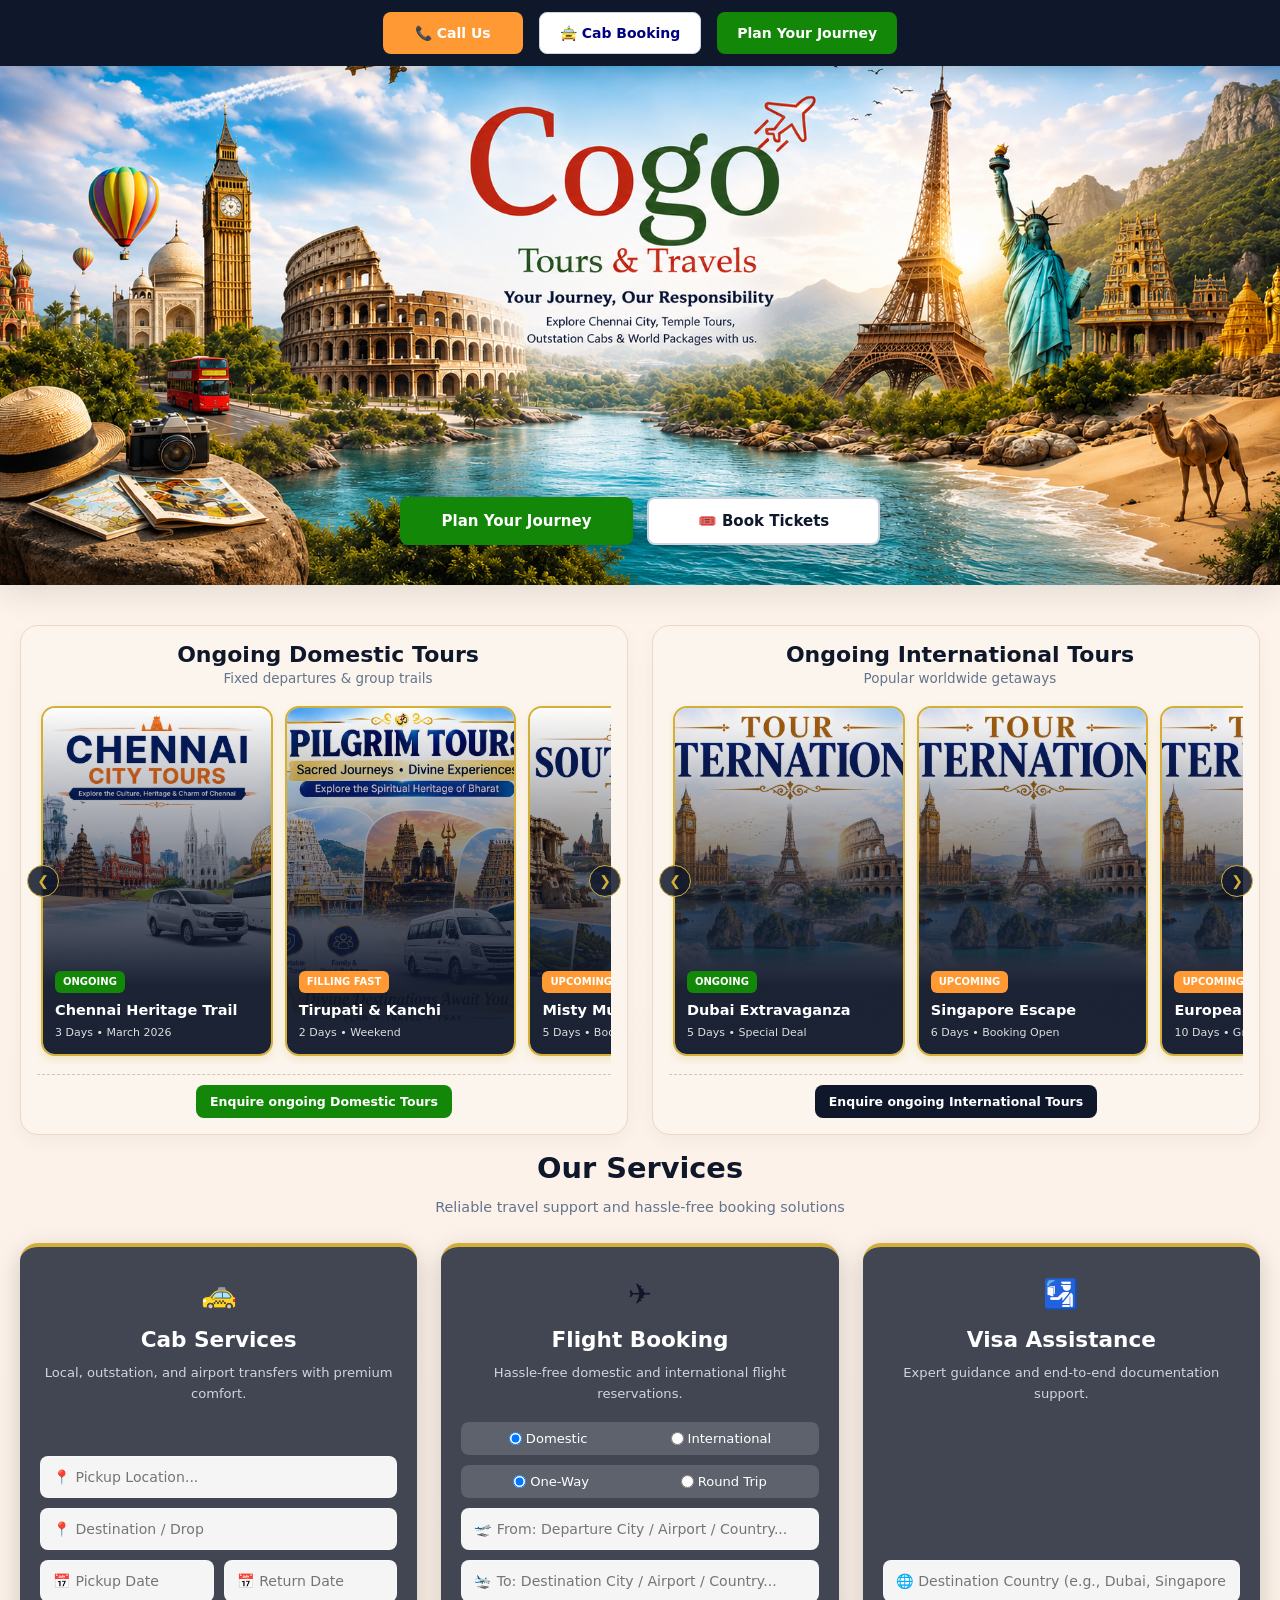
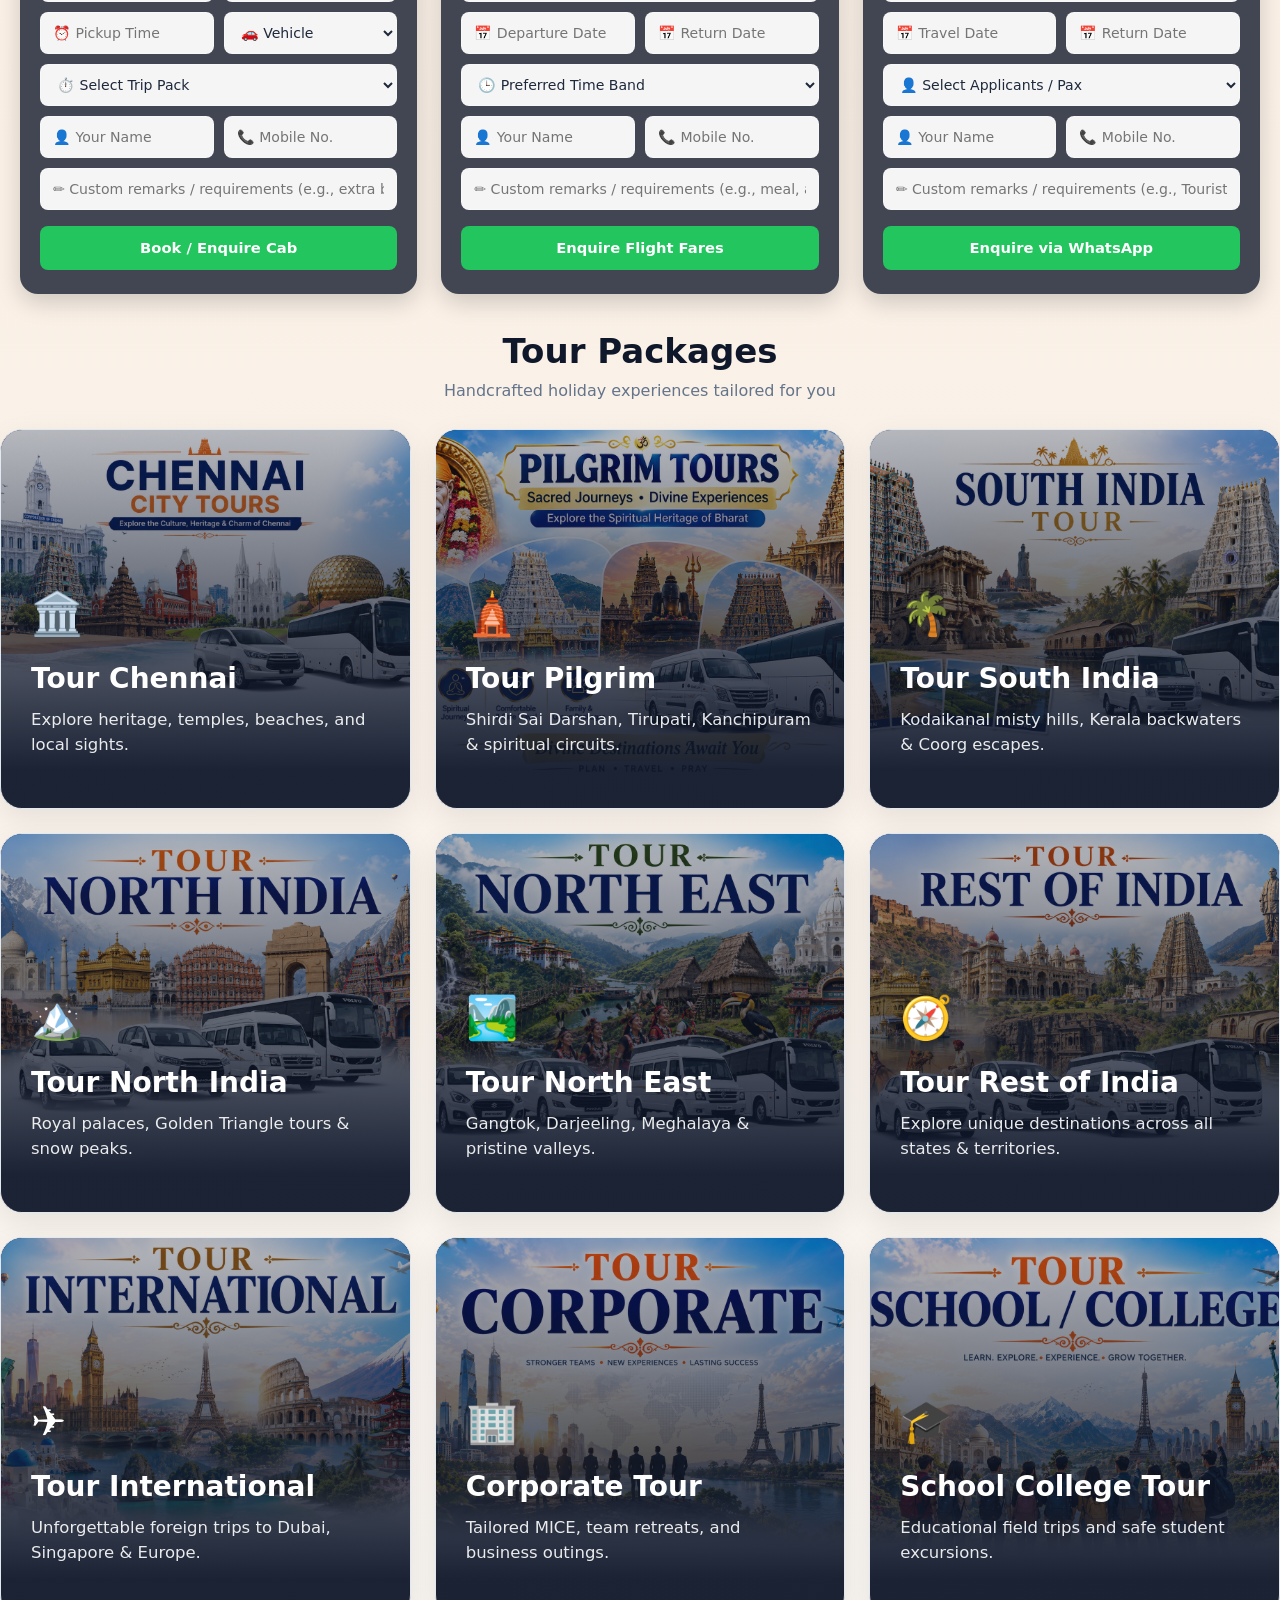
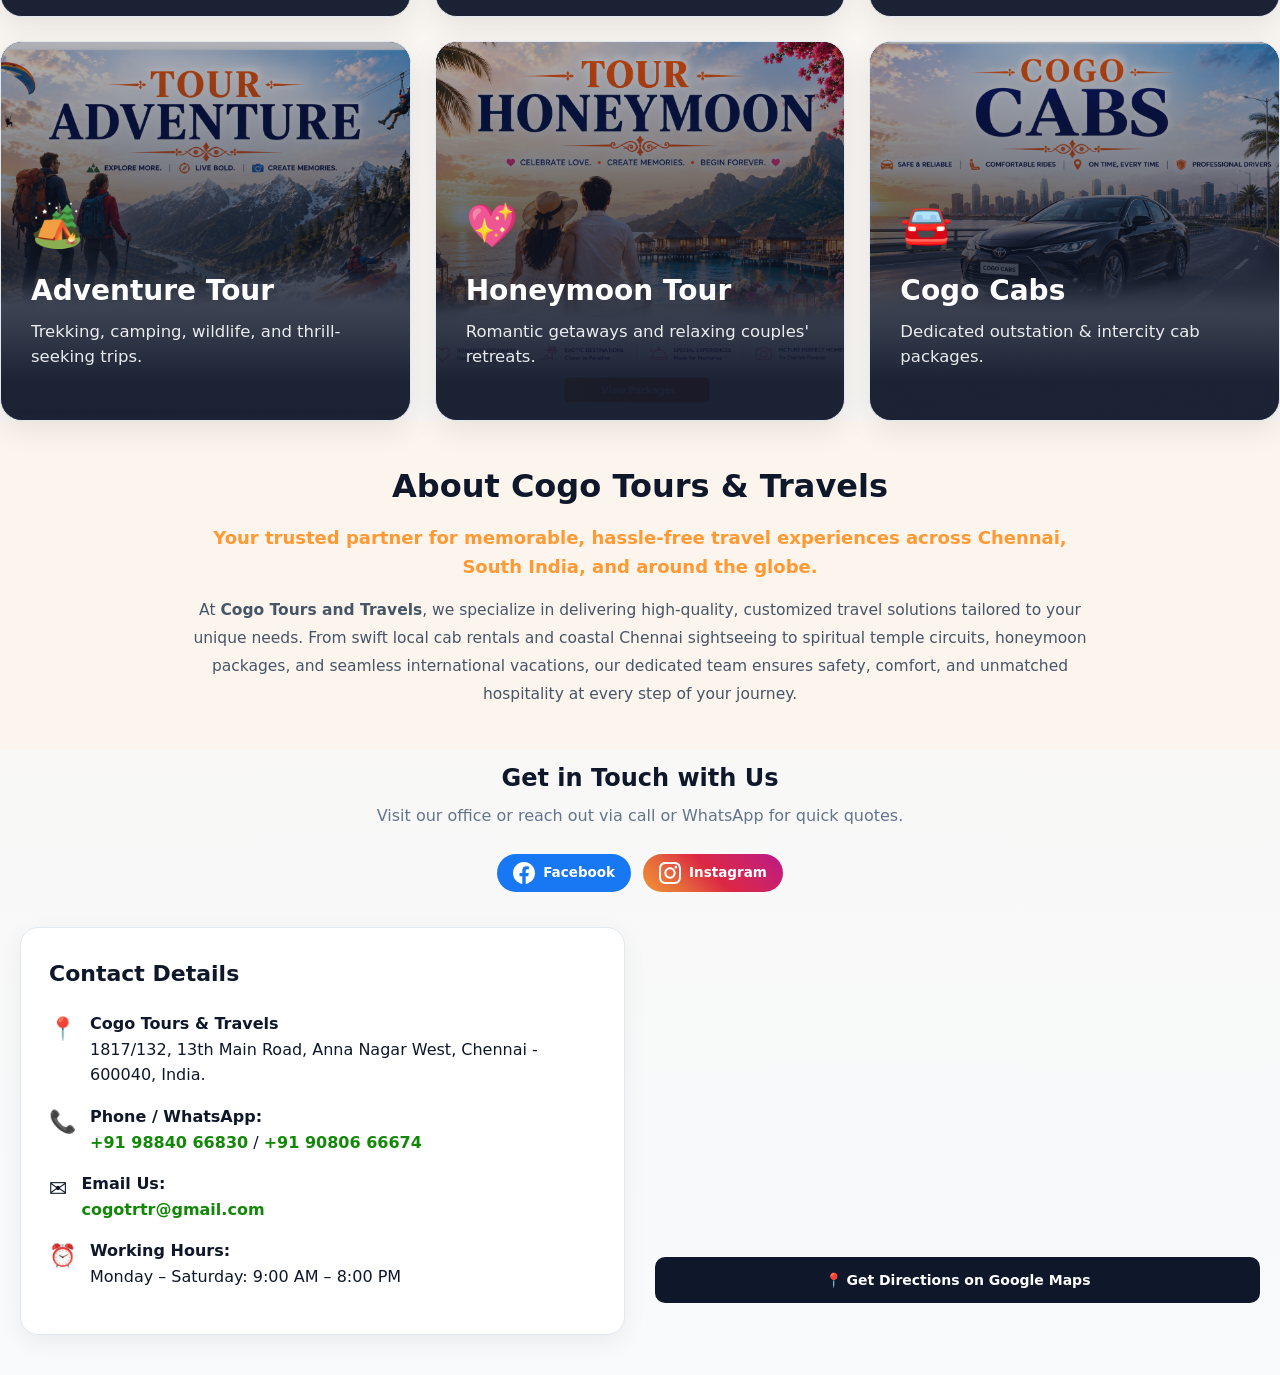
==== index.html @ e4715b81 "Update index.html" ====
<!DOCTYPE html>
<html lang="en">
<head>
  <meta charset="UTF-8">
  <meta name="viewport" content="width=device-width, initial-scale=1.0, maximum-scale=5.0, user-scalable=yes">
  <title>Cogo Tours & Travels - Cabs, Sightseeing & Tour Packages</title>
  <link rel="stylesheet" href="style.css">
</head>
<body>

  <!-- =========================================================
       1. TOP NAVIGATION
  ========================================================= -->
  <nav id="mainNav">
    <div class="nav-container nav-center-aligned">
      <div id="navLinks">
        <a href="tel:+919884066830" class="flag-tab tab-saffron">📞 Call Us</a>
        <button type="button" class="flag-tab tab-white-blue" onclick="openCategoryModal('cabs')">🚖 Cab Booking</button>
        <button type="button" class="flag-tab tab-green" onclick="openCategoryModal('journey')">Plan Your Journey</button>
      </div>
    </div>
  </nav>

  <!-- =========================================================
       2. HERO SECTION
  ========================================================= -->
  <header class="hero">
    <div class="hero-actions">
      <button type="button" class="hero-btn primary" onclick="openCategoryModal('journey')">Plan Your Journey</button>
      <button type="button" class="hero-btn secondary" onclick="openCategoryModal('ticket')">🎟️ Book Tickets</button>
    </div>
  </header>

  <!-- =========================================================
       3. ONGOING TOURS SECTION
  ========================================================= -->
  <section class="ongoing-tours-section" id="ongoing-tours">
    <div class="ongoing-dual-grid">

      <!-- Domestic Tours Column -->
      <div class="ongoing-column">
        <div class="compact-header" style="text-align: center;">
          <h2 class="bold-column-title" style="text-align: center;">Ongoing Domestic Tours</h2>
          <p class="compact-sub" style="text-align: center;">Fixed departures &amp; group trails</p>
        </div>

        <div class="slider-container">
          <button type="button" class="nav-arrow left-arrow" onclick="scrollTrack('domesticTrack', -1)" aria-label="Scroll Left">❮</button>

          <div class="slider-wrapper">
            <div id="domesticTrack" class="slider-track">
              <!-- Slide 1 -->
              <div class="slide-card full-card-link" onclick="openPamphletList(['Images/images/chennai-main.png', 'Images/images/pilgrim-main.png', 'Images/images/south-main.png'], 0)">
                <img src="Images/images/chennai-main.png" alt="Chennai Heritage Trail" loading="lazy">
                <div class="slide-overlay">
                  <span class="status-tag ongoing">Ongoing</span>
                  <h4>Chennai Heritage Trail</h4>
                  <p>3 Days • March 2026</p>
                </div>
              </div>

              <!-- Slide 2 -->
              <div class="slide-card full-card-link" onclick="openPamphletList(['Images/images/chennai-main.png', 'Images/images/pilgrim-main.png', 'Images/images/south-main.png'], 1)">
                <img src="Images/images/pilgrim-main.png" alt="Tirupati and Kanchipuram Tour" loading="lazy">
                <div class="slide-overlay">
                  <span class="status-tag upcoming">Filling Fast</span>
                  <h4>Tirupati &amp; Kanchi</h4>
                  <p>2 Days • Weekend</p>
                </div>
              </div>

              <!-- Slide 3 -->
              <div class="slide-card full-card-link" onclick="openPamphletList(['Images/images/chennai-main.png', 'Images/images/pilgrim-main.png', 'Images/images/south-main.png'], 2)">
                <img src="Images/images/south-main.png" alt="Misty Munnar Tour" loading="lazy">
                <div class="slide-overlay">
                  <span class="status-tag upcoming">Upcoming</span>
                  <h4>Misty Munnar</h4>
                  <p>5 Days • Booking Open</p>
                </div>
              </div>
            </div>
          </div>

          <button type="button" class="nav-arrow right-arrow" onclick="scrollTrack('domesticTrack', 1)" aria-label="Scroll Right">❯</button>
        </div>

        <div class="column-action-bar" style="justify-content: center; text-align: center;">
          <button type="button" class="btn-primary-single" onclick="openCategoryModal('journey')">Enquire ongoing Domestic Tours</button>
        </div>
      </div>

      <!-- International Tours Column -->
      <div class="ongoing-column">
        <div class="compact-header" style="text-align: center;">
          <h2 class="bold-column-title" style="text-align: center;">Ongoing International Tours</h2>
          <p class="compact-sub" style="text-align: center;">Popular worldwide getaways</p>
        </div>

        <div class="slider-container">
          <button type="button" class="nav-arrow left-arrow" onclick="scrollTrack('intlTrack', -1)" aria-label="Scroll Left">❮</button>

          <div class="slider-wrapper">
            <div id="intlTrack" class="slider-track">
              <!-- Slide 1 -->
              <div class="slide-card full-card-link" onclick="openPamphletList(['Images/images/tourinternational.png', 'Images/images/tourinternational.png', 'Images/images/tourinternational.png'], 0)">
                <img src="Images/images/tourinternational.png" alt="Dubai Express" loading="lazy">
                <div class="slide-overlay">
                  <span class="status-tag ongoing">Ongoing</span>
                  <h4>Dubai Extravaganza</h4>
                  <p>5 Days • Special Deal</p>
                </div>
              </div>

              <!-- Slide 2 -->
              <div class="slide-card full-card-link" onclick="openPamphletList(['Images/images/tourinternational.png', 'Images/images/tourinternational.png', 'Images/images/tourinternational.png'], 1)">
                <img src="Images/images/tourinternational.png" alt="Singapore Tour" loading="lazy">
                <div class="slide-overlay">
                  <span class="status-tag upcoming">Upcoming</span>
                  <h4>Singapore Escape</h4>
                  <p>6 Days • Booking Open</p>
                </div>
              </div>

              <!-- Slide 3 -->
              <div class="slide-card full-card-link" onclick="openPamphletList(['Images/images/tourinternational.png', 'Images/images/tourinternational.png', 'Images/images/tourinternational.png'], 2)">
                <img src="Images/images/tourinternational.png" alt="European Highlights" loading="lazy">
                <div class="slide-overlay">
                  <span class="status-tag upcoming">Upcoming</span>
                  <h4>European Highlights</h4>
                  <p>10 Days • Group Tour</p>
                </div>
              </div>
            </div>
          </div>

          <button type="button" class="nav-arrow right-arrow" onclick="scrollTrack('intlTrack', 1)" aria-label="Scroll Right">❯</button>
        </div>

        <div class="column-action-bar" style="justify-content: center; text-align: center;">
          <button type="button" class="btn-primary-single btn-intl" onclick="openCategoryModal('journey')">Enquire ongoing International Tours</button>
        </div>
      </div>

    </div>
  </section>

  <!-- =========================================================
       4. OUR SERVICES SECTION
  ========================================================= -->
  <section class="services-section" id="services">
    <div class="services-header-container">
      <h2 class="services-main-title">Our Services</h2>
      <p class="services-sub-title">Reliable travel support and hassle-free booking solutions</p>
    </div>

    <div class="services-grid">

      <!-- Cab Services Card -->
      <div class="service-card cab-card">
        <div class="service-card-header">
          <div class="service-icon">🚕</div>
          <h3 class="service-title">Cab Services</h3>
          <p class="service-desc">Local, outstation, and airport transfers with premium comfort.</p>
        </div>
        <form class="service-form" onsubmit="event.preventDefault();">
          <div class="form-group">
            <input type="text" id="pickupLocation" name="pickupLocation" class="service-input pickup-input" placeholder="📍 Pickup Location..." required>
          </div>
          <div class="form-group">
            <input type="text" id="dropLocation" name="dropLocation" class="service-input drop-input" placeholder="📍 Destination / Drop" required>
          </div>
          <div class="form-row">
            <input type="text" id="cabDate" name="cabDate" class="service-input cab-date" placeholder="📅 Pickup Date" onfocus="(this.type='date')" onblur="if(!this.value)this.type='text'" aria-label="Pickup Date" title="Pickup Date" required>
            <input type="text" id="cabReturnDate" name="cabReturnDate" class="service-input cab-return-date" placeholder="📅 Return Date" onfocus="(this.type='date')" onblur="if(!this.value)this.type='text'" aria-label="Return Date" title="Return Date">
          </div>
          <div class="form-row">
            <input type="text" id="cabTime" name="cabTime" class="service-input cab-time" placeholder="⏰ Pickup Time" onfocus="(this.type='time')" onblur="if(!this.value)this.type='text'" aria-label="Pickup Time" title="Pickup Time" required>
            <select id="cabVehicle" name="cabVehicle" class="service-input cab-vehicle" required>
              <option value="">🚗 Vehicle</option>
              <option value="Sedan (Dzire/Etios)">Sedan (Dzire/Etios)</option>
              <option value="SUV (Innova/Ertiga)">SUV (Innova/Ertiga)</option>
              <option value="Tempo Traveller">Tempo Traveller</option>
            </select>
          </div>
          <div class="form-group">
            <select id="cabPackage" name="cabPackage" class="service-input cab-package" required>
              <option value="">⏱️ Select Trip Pack</option>
              <option value="Local Hourly">Local Hourly</option>
              <option value="Outstation Roundtrip">Outstation Roundtrip</option>
              <option value="Airport Transfer">Airport Transfer</option>
            </select>
          </div>
          <div class="form-row">
            <input type="text" id="cabName" name="cabName" class="service-input" placeholder="👤 Your Name" required>
            <input type="tel" id="cabMobile" name="cabMobile" class="service-input" placeholder="📞 Mobile No." required>
          </div>
          <div class="form-group">
            <input type="text" id="cabRemarks" name="cabRemarks" class="service-input cab-remarks" placeholder="✏️ Custom remarks / requirements (e.g., extra bags, child seat)">
          </div>
          <button type="button" class="service-btn" onclick="event.stopImmediatePropagation(); handleCabBooking(this)">Book / Enquire Cab</button>
        </form>
      </div>

      <!-- Flight Booking Card -->
      <div class="service-card flight-card">
        <div class="service-card-header">
          <div class="service-icon">✈️</div>
          <h3 class="service-title">Flight Booking</h3>
          <p class="service-desc">Hassle-free domestic and international flight reservations.</p>
        </div>
        <form class="service-form" onsubmit="event.preventDefault();">
          <div class="toggle-row">
            <label><input type="radio" name="flightType" value="Domestic" checked> Domestic</label>
            <label><input type="radio" name="flightType" value="International"> International</label>
          </div>
          <div class="toggle-row">
            <label><input type="radio" name="tripType" value="One-Way" checked> One-Way</label>
            <label><input type="radio" name="tripType" value="Round Trip"> Round Trip</label>
          </div>
          <div class="form-group">
            <input type="text" id="departureCity" name="departureCity" class="service-input flight-from" placeholder="🛫 From: Departure City / Airport / Country..." required>
          </div>
          <div class="form-group">
            <input type="text" id="destinationCity" name="destinationCity" class="service-input flight-to" placeholder="🛬 To: Destination City / Airport / Country..." required>
          </div>
          <div class="form-row">
            <input type="text" id="flightDate" name="flightDate" class="service-input flight-date" placeholder="📅 Departure Date" onfocus="(this.type='date')" onblur="if(!this.value)this.type='text'" aria-label="Departure Date" title="Departure Date" required>
            <input type="text" id="flightReturnDate" name="flightReturnDate" class="service-input flight-return-date" placeholder="📅 Return Date" onfocus="(this.type='date')" onblur="if(!this.value)this.type='text'" aria-label="Return Date" title="Return Date">
          </div>
          <div class="form-group">
            <select id="flightTimeBand" name="flightTimeBand" class="service-input flight-timeband" required>
              <option value="">🕒 Preferred Time Band</option>
              <option value="Morning (06:00 AM - 12:00 PM)">🌅 Morning (06:00 AM - 12:00 PM)</option>
              <option value="Afternoon (12:00 PM - 06:00 PM)">☀️ Afternoon (12:00 PM - 06:00 PM)</option>
              <option value="Evening (06:00 PM - 00:00 AM)">🌆 Evening (06:00 PM - 00:00 AM)</option>
              <option value="Night (00:00 AM - 06:00 AM)">🌙 Night (00:00 AM - 06:00 AM)</option>
            </select>
          </div>
          <div class="form-row">
            <input type="text" id="flightName" name="flightName" class="service-input" placeholder="👤 Your Name" required>
            <input type="tel" id="flightMobile" name="flightMobile" class="service-input" placeholder="📞 Mobile No." required>
          </div>
          <div class="form-group">
            <input type="text" id="flightRemarks" name="flightRemarks" class="service-input flight-remarks" placeholder="✏️ Custom remarks / requirements (e.g., meal, airline preference)">
          </div>
          <button type="button" class="service-btn" onclick="event.stopImmediatePropagation(); handleFlightBooking(this)">Enquire Flight Fares</button>
        </form>
      </div>

      <!-- Visa Assistance Card -->
      <div class="service-card visa-card">
        <div class="service-card-header">
          <div class="service-icon">🛂</div>
          <h3 class="service-title">Visa Assistance</h3>
          <p class="service-desc">Expert guidance and end-to-end documentation support.</p>
        </div>
        <form class="service-form" onsubmit="event.preventDefault();">
          <div class="form-group visa-country-selector">
            <div class="country-input-wrapper">
              <div id="selectedFlag" class="flag-preview hidden"></div>
              <input 
                type="text" 
                id="visaCountry" 
                name="visaCountry" 
                class="service-input visa-country" 
                placeholder="🌐 Destination Country (e.g., Dubai, Singapore...)" 
                autocomplete="off"
                required
              >
            </div>
            <div id="visaCountryDropdown" class="visa-dropdown-list"></div>
          </div>

          <div class="form-row">
            <input type="text" id="visaTravelDate" name="visaTravelDate" class="service-input visa-date" placeholder="📅 Travel Date" onfocus="(this.type='date')" onblur="if(!this.value)this.type='text'" aria-label="Travel Date" title="Travel Date" required>
            <input type="text" id="visaReturnDate" name="visaReturnDate" class="service-input visa-return-date" placeholder="📅 Return Date" onfocus="(this.type='date')" onblur="if(!this.value)this.type='text'" aria-label="Return Date" title="Return Date">
          </div>
          <div class="form-group">
            <select id="visaPax" name="visaPax" class="service-input visa-pax" required>
              <option value="" disabled selected>👤 Select Applicants / Pax</option>
              <option value="1 Person">1 Person</option>
              <option value="2 People">2 People</option>
              <option value="Family (3-5)">Family (3-5)</option>
              <option value="Group (5+)">Group (5+)</option>
            </select>
          </div>
          <div class="form-row">
            <input type="text" id="visaName" name="visaName" class="service-input" placeholder="👤 Your Name" required>
            <input type="tel" id="visaMobile" name="visaMobile" class="service-input" placeholder="📞 Mobile No." required>
          </div>
          <div class="form-group">
            <input type="text" id="visaRemarks" name="visaRemarks" class="service-input visa-remarks" placeholder="✏️ Custom remarks / requirements (e.g., Tourist Visa, Express)">
          </div>
          <button type="button" class="service-btn" onclick="event.stopImmediatePropagation(); handleVisaBooking(this)">Enquire via WhatsApp</button>
        </form>
      </div>

    </div>
  </section>
  
  <!-- =========================================================
        5. TOUR PACKAGES HUB SECTION
  ========================================================= -->
  <section class="section" id="packages-section">
    <div class="hub-header text-center">
      <h2>Tour Packages</h2>
      <p class="section-sub">Handcrafted holiday experiences tailored for you</p>
    </div>

    <div class="hub-grid">
      <article class="hub-card clickable-card" onclick="openCategoryModal('chennai')">
        <div class="hub-card-bg">
          <img src="Images/images/chennai-main.png" alt="Tour Chennai" class="card-img" loading="lazy">
        </div>
        <div class="hub-card-content">
          <span class="hub-icon">🏛️</span>
          <h3>Tour Chennai</h3>
          <p>Explore heritage, temples, beaches, and local sights.</p>
        </div>
      </article>

      <article class="hub-card clickable-card" onclick="openCategoryModal('pilgrim')">
        <div class="hub-card-bg">
          <img src="Images/images/pilgrim-main.png" alt="Tour Pilgrim" class="card-img" loading="lazy">
        </div>
        <div class="hub-card-content">
          <span class="hub-icon">🛕</span>
          <h3>Tour Pilgrim</h3>
          <p>Shirdi Sai Darshan, Tirupati, Kanchipuram &amp; spiritual circuits.</p>
        </div>
      </article>

      <article class="hub-card clickable-card" onclick="openCategoryModal('south-india')">
        <div class="hub-card-bg">
          <img src="Images/images/south-main.png" alt="Tour South India" class="card-img" loading="lazy">
        </div>
        <div class="hub-card-content">
          <span class="hub-icon">🌴</span>
          <h3>Tour South India</h3>
          <p>Kodaikanal misty hills, Kerala backwaters &amp; Coorg escapes.</p>
        </div>
      </article>

      <article class="hub-card clickable-card" onclick="openCategoryModal('north-india')">
        <div class="hub-card-bg">
          <img src="Images/images/tour%20north%20india.png" alt="Tour North India" class="card-img" loading="lazy">
        </div>
        <div class="hub-card-content">
          <span class="hub-icon">🏔️</span>
          <h3>Tour North India</h3>
          <p>Royal palaces, Golden Triangle tours &amp; snow peaks.</p>
        </div>
      </article>

      <article class="hub-card clickable-card" onclick="openCategoryModal('north-east')">
        <div class="hub-card-bg">
          <img src="Images/images/tournortheast.png" alt="Tour North East" class="card-img" loading="lazy">
        </div>
        <div class="hub-card-content">
          <span class="hub-icon">🏞️</span>
          <h3>Tour North East</h3>
          <p>Gangtok, Darjeeling, Meghalaya &amp; pristine valleys.</p>
        </div>
      </article>

      <article class="hub-card clickable-card" onclick="openCategoryModal('rest-of-india')">
        <div class="hub-card-bg">
          <img src="Images/images/tourrestofindia.png" alt="Tour Rest of India" class="card-img" loading="lazy">
        </div>
        <div class="hub-card-content">
          <span class="hub-icon">🧭</span>
          <h3>Tour Rest of India</h3>
          <p>Explore unique destinations across all states &amp; territories.</p>
        </div>
      </article>

      <article class="hub-card clickable-card" onclick="openCategoryModal('international')">
        <div class="hub-card-bg">
          <img src="Images/images/tourinternational.png" alt="Tour International" class="card-img" loading="lazy">
        </div>
        <div class="hub-card-content">
          <span class="hub-icon">✈️</span>
          <h3>Tour International</h3>
          <p>Unforgettable foreign trips to Dubai, Singapore &amp; Europe.</p>
        </div>
      </article>

      <article class="hub-card clickable-card" onclick="openCategoryModal('corporate')">
        <div class="hub-card-bg">
          <img src="Images/images/tourcorporate.png" alt="Corporate Tour" class="card-img" loading="lazy">
        </div>
        <div class="hub-card-content">
          <span class="hub-icon">🏢</span>
          <h3>Corporate Tour</h3>
          <p>Tailored MICE, team retreats, and business outings.</p>
        </div>
      </article>

      <article class="hub-card clickable-card" onclick="openCategoryModal('students')">
        <div class="hub-card-bg">
          <img src="Images/images/tourschoolcollege.png" alt="School College Tour" class="card-img" loading="lazy">
        </div>
        <div class="hub-card-content">
          <span class="hub-icon">🎓</span>
          <h3>School College Tour</h3>
          <p>Educational field trips and safe student excursions.</p>
        </div>
      </article>

      <article class="hub-card clickable-card" onclick="openCategoryModal('adventure')">
        <div class="hub-card-bg">
          <img src="Images/images/touradventure.png" alt="Adventure Tour" class="card-img" loading="lazy">
        </div>
        <div class="hub-card-content">
          <span class="hub-icon">🏕️</span>
          <h3>Adventure Tour</h3>
          <p>Trekking, camping, wildlife, and thrill-seeking trips.</p>
        </div>
      </article>

      <article class="hub-card clickable-card" onclick="openCategoryModal('honeymoon')">
        <div class="hub-card-bg">
          <img src="Images/images/tourhoneymoon.png" alt="Honeymoon Tour" class="card-img" loading="lazy">
        </div>
        <div class="hub-card-content">
          <span class="hub-icon">💖</span>
          <h3>Honeymoon Tour</h3>
          <p>Romantic getaways and relaxing couples' retreats.</p>
        </div>
      </article>

      <article class="hub-card clickable-card" onclick="openCategoryModal('cabs')">
        <div class="hub-card-bg">
          <img src="Images/images/cogocabs.png" alt="Cogo Cabs" class="card-img" loading="lazy">
        </div>
        <div class="hub-card-content">
          <span class="hub-icon">🚘</span>
          <h3>Cogo Cabs</h3>
          <p>Dedicated outstation &amp; intercity cab packages.</p>
        </div>
      </article>
    </div>

    <!-- Interactive Full-Screen Tour Poster Modal -->
    <div id="categoryModal" class="package-modal-overlay" style="display: none;" onclick="closeModalOnOverlay(event)">
      <div class="interactive-poster-card" onclick="event.stopPropagation()">
      
        <!-- Top Navigation Bar Header -->
        <div class="category-modal-header">
          <div class="tabs-scroll-container" id="posterTabsBar">
            <!-- Dynamic Tab Buttons Generated Here -->
          </div>
          <button type="button" class="category-modal-close-x" onclick="closeCategoryModal(event)">✕</button>
        </div>
        
        <!-- Main Scenic Poster Body -->
        <div class="poster-body" id="posterBody">
          <div class="poster-header-text">
            <h2 class="poster-title" id="posterTitle">Chennai <br><span>tours</span></h2>
          </div>

          <!-- Bottom Yellow Enquiry Button -->
          <div class="poster-footer">
            <a id="posterEnquiryBtn" href="https://wa.me/919884066830?text=Hi%20Cogo%20Tours,%20I%20want%20to%20enquire%20about%20Chennai%20Tours" target="_blank" class="yellow-enquiry-btn" rel="noopener noreferrer">
              <span class="arrow-circle">&rarr;</span> ENQUIRY
            </a>
          </div>
        </div>

      </div>
    </div>
  </section>

  <!-- =========================================================
       6. ABOUT US SECTION
  ========================================================= -->
  <section id="about" class="about-section">
    <div class="section-container">
      <div class="about-content text-center">
        <h2>About Cogo Tours &amp; Travels</h2>
        <p class="about-lead">Your trusted partner for memorable, hassle-free travel experiences across Chennai, South India, and around the globe.</p>
        <p class="about-body">
          At <strong>Cogo Tours and Travels</strong>, we specialize in delivering high-quality, customized travel solutions tailored to your unique needs. From swift local cab rentals and coastal Chennai sightseeing to spiritual temple circuits, honeymoon packages, and seamless international vacations, our dedicated team ensures safety, comfort, and unmatched hospitality at every step of your journey.
        </p>
      </div>
    </div>
  </section>

  <!-- =========================================================
       7. CONTACT & LOCATION SECTION
  ========================================================= -->
  <section id="contact" class="contact-section">
    <div class="section-container">
      <div class="text-center">
        <h2>Get in Touch with Us</h2>
        <p class="section-sub">Visit our office or reach out via call or WhatsApp for quick quotes.</p>

        <div class="social-links-bar">
          <a href="https://www.facebook.com/share/18JGorqjMj/?mibextid=wwXIfr" class="social-btn facebook" target="_blank" title="Facebook" rel="noopener noreferrer">
            <svg viewBox="0 0 24 24" width="22" height="22" fill="currentColor"><path d="M24 12.073c0-6.627-5.373-12-12-12s-12 5.373-12 12c0 5.99 4.388 10.954 10.125 11.854v-8.385H7.078v-3.47h3.047V9.43c0-3.007 1.792-4.669 4.533-4.669 1.312 0 2.686.235 2.686.235v2.953H15.83c-1.491 0-1.956.925-1.956 1.874v2.25h3.328l-.532 3.47h-2.796v8.385C19.612 23.027 24 18.062 24 12.073z"/></svg>
            <span>Facebook</span>
          </a>

          <a href="#" class="social-btn instagram" target="_blank" title="Instagram" rel="noopener noreferrer">
            <svg viewBox="0 0 24 24" width="22" height="22" fill="currentColor"><path d="M12 2.163c3.204 0 3.584.012 4.85.07 3.252.148 4.771 1.691 4.919 4.919.058 1.265.069 1.645.069 4.849 0 3.205-.012 3.584-.069 4.849-.149 3.225-1.664 4.771-4.919 4.919-1.266.058-1.644.07-4.85.07-3.204 0-3.584-.012-4.849-.07-3.26-.149-4.771-1.699-4.919-4.92-.058-1.265-.07-1.644-.07-4.849 0-3.204.013-3.583.07-4.849.149-3.227 1.664-4.771 4.919-4.919 1.266-.057 1.645-.069 4.849-.069zm0-2.163c-3.259 0-3.667.014-4.947.072-4.358.2-6.78 2.618-6.98 6.98-.059 1.281-.073 1.689-.073 4.948 0 3.259.014 3.668.072 4.948.2 4.358 2.618 6.78 6.98 6.98 1.281.058 1.689.072 4.948.072 3.259 0 3.668-.014 4.948-.072 4.354-.2 6.782-2.618 6.979-6.98.059-1.28.073-1.689.073-4.948 0-3.259-.014-3.667-.072-4.947-.196-4.354-2.617-6.78-6.979-6.98-1.281-.059-1.69-.073-4.949-.073zm0 5.838c-3.403 0-6.162 2.759-6.162 6.162s2.759 6.163 6.162 6.163 6.162-2.759 6.162-6.163c0-3.403-2.759-6.162-6.162-6.162zm0 10.162c-2.209 0-4-1.79-4-4 0-2.209 1.791-4 4-4s4 1.791 4 4c0 2.21-1.791 4-4 4zm6.406-11.845c-.796 0-1.441.645-1.441 1.44s.645 1.44 1.441 1.44c.795 0 1.439-.645 1.439-1.44s-.644-1.44-1.439-1.44z"/></svg>
            <span>Instagram</span>
          </a>
        </div>
      </div>

      <div class="contact-grid">
        <div class="contact-card">
          <h3>Contact Details</h3>
          <div class="contact-item">
            <span class="contact-icon">📍</span>
            <div>
              <strong>Cogo Tours &amp; Travels</strong>
              <p>1817/132, 13th Main Road, Anna Nagar West, Chennai - 600040, India.</p>
            </div>
          </div>
          <div class="contact-item">
            <span class="contact-icon">📞</span>
            <div>
              <strong>Phone / WhatsApp:</strong>
              <p>
                <a href="tel:+919884066830">+91 98840 66830</a> / 
                <a href="tel:+919080666674">+91 90806 66674</a>
              </p>
            </div>
          </div>
          <div class="contact-item">
            <span class="contact-icon">✉️</span>
            <div>
              <strong>Email Us:</strong>
              <p><a href="mailto:cogotrtr@gmail.com">cogotrtr@gmail.com</a></p>
            </div>
          </div>
          <div class="contact-item">
            <span class="contact-icon">⏰</span>
            <div>
              <strong>Working Hours:</strong>
              <p>Monday – Saturday: 9:00 AM – 8:00 PM</p>
            </div>
          </div>
        </div>

        <div class="map-wrapper">
          <iframe 
            src="https://www.google.com/maps/embed?pb=!1m18!1m12!1m3!1d3886.0028247953255!2d80.200738!3d13.093779!2m3!1f0!2f0!3f0!3m2!1i1024!2i768!4f13.1!3m3!1m2!1s0x0%3A0x0!2zMTPCsDA1JzM3LjYiTiA4MMKwMTInMDIuNyJF!5e0!3m2!1sen!2sin!4v1700000000000!5m2!1sen!2sin" 
            width="100%" 
            height="300" 
            style="border:0; border-radius:14px;" 
            allowfullscreen="" 
            loading="lazy" 
            referrerpolicy="no-referrer-when-downgrade">
          </iframe>
          <a href="https://www.google.com/maps/dir/?api=1&destination=13.093779,80.200738" target="_blank" class="map-directions-btn" rel="noopener noreferrer">
            📍 Get Directions on Google Maps
          </a>
        </div>
      </div>
    </div>
  </section>
  
  <!-- =========================================================
       8. MODALS & LIGHTBOX
  ========================================================= -->
  <div id="enquiryModal" class="modal-overlay" onclick="closeModalOnOverlay(event)">
    <div class="modal-box" onclick="event.stopPropagation()">
      <button class="modal-close" type="button" onclick="closeModal()">&times;</button>

      <div class="modal-header">
        <h2 id="modalTitle">Plan Your Journey</h2>
        <p id="modalDescription" class="modal-desc"></p>
      </div>

      <div id="modalSubTabs" class="sub-tab-container"></div>
      <div id="modalDynamicContent" class="modal-body-wrapper"></div>

      <form id="queryForm" onsubmit="event.preventDefault();">
        <div class="form-grid">
          <div class="form-group">
            <label for="userName">Your Name</label>
            <input type="text" id="userName" placeholder="Enter full name" required>
          </div>
          <div class="form-group">
            <label for="userPhone">Phone / WhatsApp</label>
            <input type="tel" id="userPhone" placeholder="Enter mobile number" required>
          </div>
        </div>
        <div class="form-group">
          <label for="userQuery">Travel Notes / Preferred Vehicle</label>
          <textarea id="userQuery" rows="2" placeholder="Mention travel dates, group size, or custom preferences..."></textarea>
        </div>

        <div class="modal-actions-grid">
          <button type="button" class="action-btn btn-wa" onclick="submitEnquiry('whatsapp')">
            📱 Booking via WhatsApp
          </button>
          <button type="button" class="action-btn btn-email" onclick="submitEnquiry('email')">
            ✉️ Send Email Query
          </button>
        </div>
      </form>
    </div>
  </div>

  <div id="pamphletLightbox" class="pamphlet-lightbox" onclick="closePamphletZoom(event)">
    <span class="pamphlet-lightbox-close" onclick="closePamphletZoom(event)">&times;</span>
    <button type="button" class="lightbox-nav prev-btn" onclick="navigateLightbox(-1, event)">&#10094;</button>
    <button type="button" class="lightbox-nav next-btn" onclick="navigateLightbox(1, event)">&#10095;</button>

    <div class="lightbox-img-container" id="lightboxContainer" onclick="event.stopPropagation()">
      <img id="lightboxImage" src="" alt="Zoomed Pamphlet">
    </div>

    <div class="zoom-controls" onclick="event.stopPropagation()">
      <button type="button" onclick="changeZoom(0.25)" title="Zoom In">🔍 +</button>
      <button type="button" onclick="changeZoom(-0.25)" title="Zoom Out">🔍 -</button>
      <button type="button" onclick="resetZoom()" title="Reset Size">🔄 Reset</button>
    </div>
  </div>

  <div id="imageModal" class="pamphlet-modal">
    <span class="pamphlet-close">&times;</span>
    <div class="pamphlet-modal-container">
      <img class="pamphlet-modal-content" id="imgModalSrc" alt="Pamphlet Zoom View">
    </div>
    <p class="pamphlet-modal-hint">Click image to toggle 2x Zoom</p>
  </div>

  <div id="waFormModal" style="display:none; position:fixed; top:0; left:0; width:100vw; height:100vh; background:rgba(0,0,0,0.85); z-index:100001; justify-content:center; align-items:center;">
    <div style="background:#fff; width:90%; max-width:380px; padding:20px; border-radius:12px; position:relative; box-shadow:0 10px 25px rgba(0,0,0,0.3);">
      <button type="button" onclick="closeWhatsAppForm()" style="position:absolute; top:10px; right:12px; border:none; background:none; font-size:20px; cursor:pointer;">✕</button>
      
      <h3 style="margin-top:0; color:#111; font-size:18px; text-align:center;">Quick Package Enquiry</h3>
      
      <form onsubmit="sendWhatsAppEnquiry(event)">
        <div style="margin-bottom:12px;">
          <label style="font-size:12px; font-weight:bold; color:#555;">Selected Tour</label>
          <input type="text" id="waPackageName" readonly style="width:100%; padding:8px; border:1px solid #ccc; border-radius:6px; background:#f5f5f5; font-weight:600;">
        </div>
        
        <div style="margin-bottom:12px;">
          <label style="font-size:12px; font-weight:bold; color:#555;">Your Name *</label>
          <input type="text" id="waGuestName" required placeholder="Enter full name" style="width:100%; padding:8px; border:1px solid #ccc; border-radius:6px;">
        </div>
        
        <div style="margin-bottom:12px;">
          <label style="font-size:12px; font-weight:bold; color:#555;">Phone Number *</label>
          <input type="tel" id="waGuestPhone" required placeholder="Enter mobile number" style="width:100%; padding:8px; border:1px solid #ccc; border-radius:6px;">
        </div>
        
        <div style="margin-bottom:15px;">
          <label style="font-size:12px; font-weight:bold; color:#555;">Message (Optional)</label>
          <textarea id="waGuestMsg" rows="2" placeholder="Dates, group size, etc." style="width:100%; padding:8px; border:1px solid #ccc; border-radius:6px;"></textarea>
        </div>

        <button type="submit" style="width:100%; padding:10px; background:#25D366; color:#fff; font-weight:bold; border:none; border-radius:6px; cursor:pointer; font-size:15px;">
          📲 Send via WhatsApp
        </button>
      </form>
    </div>
  </div>

  <script src="script.js"></script>
</body>
</html>
---- style.css ----
/* ========================================================
   1. GLOBAL BASE & BRAND STYLES
========================================================= */
* {
  margin: 0;
  padding: 0;
  box-sizing: border-box;
  font-family: system-ui, -apple-system, BlinkMacSystemFont, 'Segoe UI', Roboto, sans-serif;
}

html, body {
  width: 100%;
  max-width: 100%;
  margin: 0;
  padding: 0;
  overflow-x: hidden;
}

body {
  background: linear-gradient(180deg, #FFF5EE 0%, #FAF0E6 40%, #F8FAFC 100%);
  color: #0f172a;
  line-height: 1.6;
}

.text-center { 
  text-align: center; 
}

/* Header Brand Navigation - Fixed Top Ribbon */
#mainNav {
  position: fixed;
  top: 0;
  left: 0;
  width: 100%;
  z-index: 9999;
  background: #0f172a;
  color: #ffffff;
  padding: 12px 20px;
  box-shadow: 0 4px 20px rgba(0, 0, 0, 0.15);
}

.nav-container.nav-center-aligned {
  display: flex;
  justify-content: center;
  align-items: center;
  max-width: 1280px;
  margin: 0 auto;
}

#navLinks {
  display: flex;
  align-items: center;
  justify-content: center;
  gap: 16px;
  width: 100%;
}

/* Header Navigation Buttons */
.flag-tab {
  display: inline-flex;
  align-items: center;
  justify-content: center;
  height: 42px;
  padding: 0 20px;
  border-radius: 8px;
  font-weight: 800;
  font-size: 14px;
  text-decoration: none;
  border: none;
  cursor: pointer;
  transition: transform 0.2s ease, box-shadow 0.2s ease;
  text-align: center;
  min-width: 140px;
}

.flag-tab:hover {
  transform: translateY(-2px);
  box-shadow: 0 4px 12px rgba(0, 0, 0, 0.25);
}

.tab-saffron { background-color: #FF9933; color: #ffffff !important; }
.tab-white-blue { background-color: #ffffff; color: #000080 !important; border: 1px solid #cbd5e1; }
.tab-green { background-color: #138808; color: #ffffff !important; }

/* =========================================================
   2. HERO BANNER SECTION
========================================================= */
.hero {
  position: relative;
  width: 100%;
  min-height: 60vh;
  background: url('hero-banner.png') center top / cover no-repeat;
  display: flex;
  align-items: flex-end;
  justify-content: center;
  padding: 50px 20px 40px 20px;
  box-sizing: border-box;
  box-shadow: 0 10px 30px rgba(0, 0, 0, 0.1);
}

.hero-actions {
  display: flex;
  justify-content: center;
  gap: 14px;
  z-index: 10;
  width: 100%;
  max-width: 480px;
}

.hero-btn {
  padding: 13px 26px;
  border-radius: 8px;
  font-weight: 800;
  font-size: 15px;
  border: 2px solid transparent;
  cursor: pointer;
  transition: transform 0.2s ease, box-shadow 0.2s ease;
  box-shadow: 0 6px 18px rgba(0, 0, 0, 0.25);
  flex: 1;
  text-align: center;
}

.hero-btn:hover {
  transform: translateY(-2px);
  box-shadow: 0 8px 22px rgba(0, 0, 0, 0.35);
}

.hero-btn.primary { background: #138808; color: #ffffff; }
.hero-btn.secondary { background: #ffffff; color: #0f172a; border-color: #cbd5e1; }

/* =========================================================
   3. GLOBAL SECTION CONTAINER ALIGNMENT
========================================================= */
section, 
.ongoing-tours-section, 
.services-section, 
.about-section, 
.contact-section, 
#packages-section {
  width: 100%;
  max-width: 100%;
  box-sizing: border-box;
}

.ongoing-dual-grid,
.services-grid,
.hub-grid,
.section-container,
.contact-grid {
  width: 100%;
  max-width: 1280px;
  margin-left: auto;
  margin-right: auto;
  box-sizing: border-box;
}

/* =========================================================
   4. ONGOING TOURS SECTION
========================================================= */
.ongoing-tours-section {
  padding: 40px 20px 5px 20px;
}

.ongoing-dual-grid {
  display: grid;         
  grid-template-columns: 1fr;
  gap: 24px;
}

@media (min-width: 992px) {
  .ongoing-dual-grid {
    grid-template-columns: 1fr 1fr;
  }
}

.ongoing-column {
  background-color: #fbf5ed;
  border: 1px solid #ebd9c8;
  border-radius: 18px;
  padding: 16px;
  box-shadow: 0 6px 20px rgba(0, 0, 0, 0.04);
  display: flex;
  flex-direction: column;
  justify-content: space-between;
}

.compact-header {
  margin-bottom: 8px;
  padding-left: 8px;
}

.live-badge {
  display: inline-block;
  font-size: 11px;
  font-weight: 800;
  padding: 4px 10px;
  border-radius: 20px;
  text-transform: uppercase;
  margin-bottom: 8px;
}

.live-badge.domestic { background-color: #fff3e0; color: #e65100; }
.live-badge.intl { background-color: #e0f2fe; color: #0369a1; }

.bold-column-title {
  font-size: 22px;
  font-weight: 800;
  color: #0f172a;
  line-height: 1.2;
}

.compact-sub {
  font-size: 13.5px;
  color: #64748b;
}

.slider-container {
  position: relative;
  display: flex;
  align-items: center;
}

.slider-wrapper {
  overflow-x: auto;
  scroll-behavior: smooth;
  padding: 8px 4px;
  scrollbar-width: none;
}

.slider-wrapper::-webkit-scrollbar {
  display: none;
}

.slider-track {
  display: flex;
  gap: 12px;
}

.slide-card {
  position: relative;
  flex: 0 0 calc(42% - 6px);
  height: 350px;
  border-radius: 14px;
  overflow: hidden;
  cursor: pointer;
  border: 2px solid #D4AF37;
  box-shadow: 0 4px 10px rgba(212, 175, 55, 0.2);
  transition: transform 0.2s ease, box-shadow 0.2s ease;
}

.slide-card:hover,
.slide-card.full-card-link:hover,
.clickable-card:hover {
  transform: translateY(-4px);
  box-shadow: 0 8px 18px rgba(212, 175, 55, 0.4);
}

.slide-card img {
  width: 100%;
  height: 100%;
  object-fit: cover;
}

.slide-overlay {
  position: absolute;
  inset: 0;
  background: linear-gradient(to top, rgba(15, 23, 42, 0.95) 20%, transparent 100%);
  display: flex;
  flex-direction: column;
  justify-content: flex-end;
  padding: 12px;
  color: #ffffff;
}

.status-tag {
  align-self: flex-start;
  font-size: 10px;
  font-weight: 800;
  padding: 3px 8px;
  border-radius: 6px;
  margin-bottom: 6px;
  text-transform: uppercase;
}

.status-tag.ongoing { background: #138808; color: #fff; }
.status-tag.upcoming { background: #FF9933; color: #fff; }

.slide-overlay h4 { font-size: 14.5px; font-weight: 800; margin-bottom: 2px; }
.slide-overlay p { font-size: 11px; opacity: 0.85; }

.nav-arrow {
  position: absolute;
  top: 50%;
  transform: translateY(-50%);
  z-index: 10;
  width: 32px;
  height: 32px;
  border-radius: 50%;
  background: rgba(15, 23, 42, 0.85);
  color: #D4AF37;
  border: 1px solid #D4AF37;
  font-size: 14px;
  cursor: pointer;
  display: flex;
  align-items: center;
  justify-content: center;
  transition: background 0.2s ease;
}

.nav-arrow:hover { background: #0f172a; }
.left-arrow { left: -10px; }
.right-arrow { right: -10px; }

.column-action-bar {
  margin-top: 10px;
  padding-top: 10px;
  border-top: 1px dashed #d6c5b3;
  display: flex;
  align-items: center;
  justify-content: space-between;
  gap: 10px;
}

.column-action-bar span { font-size: 13px; font-weight: 600; color: #475569; }

.btn-primary-single {
  background: #138808;
  color: #ffffff;
  border: none;
  padding: 9px 14px;
  border-radius: 8px;
  font-weight: 800;
  font-size: 12.5px;
  cursor: pointer;
  white-space: nowrap;
}

.btn-primary-single.btn-intl { background: #0f172a; }

/* =========================================================
   5. OUR SERVICES SECTION
========================================================= */
.services-section {
  padding: 5px 20px 15px 20px;
}

.services-header-container {
  text-align: center;
  margin-bottom: 24px;
}

.services-main-title {
  font-size: 1.8rem;
  font-weight: 700;
  margin: 0;
  color: #0f172a;
}

.services-sub-title {
  font-size: 0.9rem;
  color: #64748b;
  margin-top: 5px;
}

.services-grid {
  display: grid;
  grid-template-columns: repeat(auto-fit, minmax(320px, 1fr));
  gap: 24px;
}

.service-card {
  background-size: cover;
  background-position: center;
  border-radius: 18px;
  border-top: 4px solid #D4AF37;
  box-shadow: 0 8px 24px rgba(0, 0, 0, 0.18);
  overflow: hidden;
  padding: 24px 20px;
  display: flex;
  flex-direction: column;
  justify-content: space-between;
  position: relative;
}

.service-card::before {
  content: "";
  position: absolute;
  inset: 0;
  background: rgba(15, 23, 42, 0.78);
  z-index: 1;
}

.service-card-header,
.service-form {
  position: relative;
  z-index: 2;
}

.service-card-header {
  text-align: center;
  margin-bottom: 18px;
}

.service-icon { 
  font-size: 1.8rem; 
  text-align: center; 
}

.service-title {
  text-align: center;
  font-size: 1.35rem;
  font-weight: 700;
  color: #ffffff;
  margin: 6px 0 4px 0;
}

.service-desc {
  text-align: center;
  font-size: 0.82rem;
  color: #d1d5db;
  margin: 0;
}

.service-input,
.service-form input[type="text"],
.service-form input[type="date"],
.service-form input[type="time"],
.service-form select {
  width: 100%;
  height: 42px;
  padding: 8px 12px;
  font-size: 0.88rem;
  border: 1px solid rgba(255, 255, 255, 0.2);
  border-radius: 8px;
  background-color: rgba(255, 255, 255, 0.95);
  color: #1e293b;
  transition: padding-left 0.2s ease, border-color 0.2s ease;
}

.service-input:focus,
.service-form input:focus,
.service-form select:focus {
  outline: none;
  border-color: #FF9933;
}

.form-group {
  margin-bottom: 10px;
  width: 100%;
}

.form-row {
  display: flex;
  gap: 10px;
  margin-bottom: 10px;
  width: 100%;
}

.form-row .service-input {
  flex: 1;
}

.toggle-row {
  display: flex;
  justify-content: space-around;
  background: rgba(255, 255, 255, 0.15);
  padding: 6px;
  border-radius: 8px;
  margin-bottom: 10px;
  color: #fff;
  font-size: 0.82rem;
}

.toggle-row label {
  cursor: pointer;
  display: flex;
  align-items: center;
  gap: 4px;
}

.service-btn {
  width: 100%;
  height: 44px;
  background-color: #22c55e;
  color: white;
  border: none;
  border-radius: 8px;
  font-weight: 600;
  font-size: 0.92rem;
  cursor: pointer;
  margin-top: 6px;
  transition: background-color 0.2s ease;
}

.service-btn:hover {
  background-color: #16a34a;
}

.visa-remarks-textarea {
  width: 100%;
  padding: 10px 12px;
  border: 1px solid #cbd5e1;
  border-radius: 8px;
  font-size: 13px;
  background-color: #ffffff;
  color: #0f172a;
  font-family: inherit;
  resize: vertical;
  outline: none;
}

.visa-remarks-textarea:focus { border-color: #0f172a; }

/* Dynamic Visa Country Selector & Flag Component */
.visa-country-selector {
  position: relative;
  width: 100%;
}

.country-input-wrapper {
  position: relative;
  display: flex;
  align-items: center;
  width: 100%;
}

.flag-preview {
  position: absolute;
  left: 12px;
  display: flex;
  align-items: center;
  justify-content: center;
  pointer-events: none;
  z-index: 5;
}

.flag-preview img {
  width: 24px;
  height: 16px;
  object-fit: cover;
  border-radius: 3px;
  box-shadow: 0 1px 4px rgba(0, 0, 0, 0.2);
}

.flag-preview.hidden {
  display: none;
}

.country-input-wrapper input.has-flag {
  padding-left: 44px;
}

.visa-dropdown-list {
  display: none;
  position: absolute;
  top: calc(100% + 4px);
  left: 0;
  right: 0;
  max-height: 220px;
  overflow-y: auto;
  background: #ffffff;
  border: 1px solid #cbd5e1;
  border-radius: 10px;
  box-shadow: 0 12px 30px rgba(0, 0, 0, 0.2);
  z-index: 1000;
  scroll-behavior: smooth;
}

.visa-dropdown-list.show { 
  display: block; 
}

.visa-option {
  padding: 10px 14px;
  display: flex;
  align-items: center;
  gap: 12px;
  cursor: pointer;
  font-size: 14.5px;
  color: #0f172a;
  font-weight: 600;
  transition: background 0.15s ease, color 0.15s ease;
}

.visa-option:hover { 
  background-color: #f1f5f9; 
  color: #138808;
}

.visa-option img {
  width: 24px;
  height: 16px;
  object-fit: cover;
  border-radius: 3px;
  box-shadow: 0 1px 3px rgba(0, 0, 0, 0.2);
}

.no-match-option {
  padding: 12px;
  font-size: 13.5px;
  color: #64748b;
  text-align: center;
}

/* Safari Input Fixes */
input[type="date"],
input[type="time"] {
  color: #475569;
  min-height: 42px;
  -webkit-appearance: none;
}

input[type="date"]:invalid,
input[type="time"]:invalid {
  color: #94a3b8;
}

input[type="date"]::-webkit-date-and-time-value,
input[type="time"]::-webkit-date-and-time-value {
  text-align: left;
  min-height: 1.2em;
} 

/* =========================================================
   6. TOUR PACKAGES HUB SECTION
========================================================= */
#packages-section {
  padding-top: 15px;
  margin-top: 0;
}

.hub-header h2 { font-size: 34px; color: #0f172a; font-weight: 900; }
.section-sub { color: #64748b; margin-bottom: 25px; font-size: 16px; }

.hub-grid {
  display: grid;
  grid-template-columns: repeat(3, 1fr);
  gap: 24px;
  align-items: stretch;
}

.hub-card {
  position: relative;
  background: #0f172a;
  border-radius: 18px;
  overflow: hidden;
  box-shadow: 0 10px 30px rgba(0, 0, 0, 0.08);
  display: flex;
  flex-direction: column;
  justify-content: flex-end;
  min-height: 340px;
  border: 1px solid #e2e8f0;
}

.hub-card-bg {
  position: absolute;
  inset: 0;
  width: 100%;
  height: 100%;
  transition: transform 0.4s ease;
  background-color: #0f172a;
  z-index: 1;
}

.hub-card-bg .card-img {
  width: 100%;
  height: 100%;
  object-fit: cover;
  object-position: center;
  display: block;
}

.hub-card-bg::after {
  content: '';
  position: absolute;
  inset: 0;
  background: linear-gradient(to top, rgba(15, 23, 42, 0.95) 10%, rgba(15, 23, 42, 0.3) 100%);
  pointer-events: none;
  z-index: 2;
}

.hub-card:hover .hub-card-bg { transform: scale(1.08); }

.hub-card-content {
  position: relative;
  z-index: 3;
  padding: 22px;
  color: #ffffff;
  display: flex;
  flex-direction: column;
  justify-content: flex-end;
}

.hub-icon { font-size: 30px; display: block; margin-bottom: 6px; }
.hub-card-content h3 { font-size: 22px; font-weight: 800; color: #fff; margin-bottom: 4px; }
.hub-card-content p { font-size: 14px; opacity: 0.9; margin-bottom: 16px; line-height: 1.4; }

.hub-btn {
  width: 100%;
  padding: 11px;
  border-radius: 8px;
  border: none;
  font-weight: 800;
  font-size: 14px;
  background: linear-gradient(90deg, #FF9933, #ff5a00);
  color: #ffffff;
  cursor: pointer;
  transition: background 0.2s ease, transform 0.2s ease;
}

.hub-btn:hover { transform: translateY(-1px); }

.tour-card-box {
  padding: 24px 20px;
  min-height: 480px;
  display: flex;
  flex-direction: column;
  justify-content: space-between;
}

.tour-box-header { text-align: center; margin-bottom: 12px; }
.tour-box-title { text-align: center; font-size: 1.35rem; font-weight: 700; margin: 0; }
.tour-box-subtitle { text-align: center; font-size: 0.85rem; margin-top: 4px; color: #666; }

.tour-box-footer {
  display: flex;
  justify-content: center;
  align-items: center;
  width: 100%;
  margin-top: 18px;
}

.tour-box-footer .btn-enquire {
  text-align: center;
  padding: 10px 22px;
  font-weight: 600;
  border-radius: 6px;
}

/* =========================================================
   7. ABOUT US SECTION
========================================================= */
.about-section {
  background-color: #fbf5ed;
  padding: 40px 20px;
  border: none;
}

.about-content {
  max-width: 900px;
  margin: 0 auto;
  text-align: center;
}

.about-content h2 {
  font-size: 32px;
  font-weight: 900;
  margin-bottom: 12px;
  color: #0f172a;
}

.about-lead {
  font-size: 18px;
  font-weight: 600;
  color: #FF9933;
  margin-bottom: 16px;
}

.about-body {
  font-size: 15.5px;
  color: #475569;
  line-height: 1.8;
}

/* =========================================================
   8. CONTACT & MAP SECTION
========================================================= */
.contact-section {
  padding: 10px 20px 40px 20px;
}

.contact-section .text-center {
  margin-bottom: 20px;
}

.contact-section h2 {
  margin-bottom: 6px;
}

.social-links-bar {
  display: flex;
  justify-content: center;
  gap: 12px;
  margin-bottom: 35px;
  flex-wrap: wrap;
}

.social-btn {
  display: inline-flex;
  align-items: center;
  gap: 8px;
  padding: 8px 16px;
  border-radius: 30px;
  color: #ffffff;
  font-weight: 700;
  font-size: 13.5px;
  text-decoration: none;
  transition: transform 0.2s ease, opacity 0.2s ease;
}

.social-btn:hover { transform: translateY(-2px); opacity: 0.9; }
.social-btn.facebook { background-color: #1877F2; }
.social-btn.instagram { background: linear-gradient(45deg, #f09433, #e6683c, #dc2743, #cc2366, #bc1888); }
.social-btn.twitter { background-color: #000000; }

.contact-grid {
  display: grid;
  grid-template-columns: 1fr 1fr;
  gap: 30px;
  align-items: start;
  margin-top: 20px;
}

.contact-card {
  background: #ffffff;
  padding: 28px;
  border-radius: 18px;
  box-shadow: 0 8px 25px rgba(0, 0, 0, 0.06);
  border: 1px solid #e2e8f0;
  width: 100%;
}

.contact-card h3 {
  font-size: 22px;
  font-weight: 800;
  margin-bottom: 20px;
  color: #0f172a;
}

.contact-item {
  display: flex;
  align-items: flex-start;
  gap: 14px;
  margin-bottom: 16px;
}

.contact-icon { font-size: 22px; }

.contact-item a {
  color: #138808;
  font-weight: 700;
  text-decoration: none;
}

.map-wrapper {
  display: flex;
  flex-direction: column;
  gap: 10px;
  width: 100%;
}

.map-wrapper iframe {
  height: 320px;
  border-radius: 14px;
}

.map-directions-btn {
  display: block;
  text-align: center;
  background: #0f172a;
  color: #ffffff;
  padding: 12px;
  border-radius: 10px;
  font-weight: 800;
  text-decoration: none;
  font-size: 14px;
  transition: background-color 0.2s ease;
}

.map-directions-btn:hover { background: #FF9933; }

/* =========================================================
   9. MODAL POPUP & INTERACTIVE TOP TABS
========================================================= */
.modal-overlay {
  display: none;
  position: fixed;
  inset: 0;
  background: rgba(15, 23, 42, 0.85);
  backdrop-filter: blur(4px);
  z-index: 2000;
  align-items: center;
  justify-content: center;
  padding: 16px;
  opacity: 0;
  transition: opacity 0.25s ease-in-out;
}

.modal-overlay.show { 
  display: flex !important; 
  opacity: 1 !important;
  pointer-events: auto !important;
}

.modal-box {
  background: #ffffff;
  width: 100%;
  max-width: 680px;
  border-radius: 20px;
  padding: 28px;
  position: relative;
  max-height: 92vh;
  overflow-y: auto;
  box-shadow: 0 20px 50px rgba(0, 0, 0, 0.3);
}

.modal-close {
  position: absolute;
  top: 18px;
  right: 18px;
  background: #f1f5f9;
  border: none;
  width: 36px;
  height: 36px;
  border-radius: 50%;
  font-weight: bold;
  font-size: 18px;
  color: #475569;
  cursor: pointer;
  display: flex;
  align-items: center;
  justify-content: center;
  transition: all 0.2s ease;
}

.modal-close:hover { background: #e2e8f0; color: #0f172a; }

#modalTitle { font-size: 22px; font-weight: 800; color: #0f172a; margin-bottom: 4px; }
.modal-desc { font-size: 14px; color: #64748b; margin-bottom: 16px; }

.sub-tab-container {
  display: flex;
  gap: 10px;
  overflow-x: auto;
  margin-bottom: 18px;
  border-bottom: 2px solid #e2e8f0;
  padding-bottom: 12px;
}

.sub-tab-btn {
  padding: 10px 18px;
  border-radius: 8px;
  font-size: 14px;
  font-weight: 800;
  cursor: pointer;
  white-space: nowrap;
  transition: transform 0.2s ease, box-shadow 0.2s ease, opacity 0.2s ease;
  color: #ffffff;
  border: 2px solid transparent;
}

.sub-tab-btn:hover {
  transform: translateY(-2px);
  box-shadow: 0 4px 10px rgba(0, 0, 0, 0.15);
  opacity: 0.95;
}

.sub-tab-btn.tab-color-0 { background-color: #FF9933; border-color: #e68a2e; } 
.sub-tab-btn.tab-color-1 { background-color: #0F172A; border-color: #050b14; } 
.sub-tab-btn.tab-color-2 { background-color: #138808; border-color: #0f6e06; } 
.sub-tab-btn.tab-color-3 { background-color: #D97706; border-color: #b46204; } 

.sub-tab-btn.active { box-shadow: 0 0 0 3px #ffffff, 0 0 0 5px #0f172a; }

.modal-body-wrapper {
  background: #FFF5EE;
  border: 1.5px solid #FFE4E1;
  padding: 22px;
  border-radius: 14px;
  margin-bottom: 20px;
  font-size: 16px;
  color: #0f172a;
}

.form-group label {
  display: block;
  font-size: 13.5px;
  font-weight: 700;
  color: #334155;
  margin-bottom: 5px;
}

.form-group input,
.form-group textarea {
  width: 100%;
  padding: 12px;
  border: 1.5px solid #cbd5e1;
  border-radius: 8px;
  font-size: 15px;
  outline: none;
  transition: border-color 0.2s;
}

.form-group input:focus,
.form-group textarea:focus { border-color: #FF9933; }

.modal-actions-grid {
  display: grid;
  grid-template-columns: 1fr 1fr;
  gap: 12px;
  margin-top: 18px;
}

.action-btn {
  padding: 14px;
  border-radius: 10px;
  border: none;
  font-weight: 800;
  font-size: 15px;
  cursor: pointer;
  display: flex;
  align-items: center;
  justify-content: center;
  gap: 8px;
  transition: opacity 0.2s ease, transform 0.1s ease;
}

.action-btn:active { transform: scale(0.98); }
.btn-wa { background-color: #138808; color: #ffffff; }
.btn-email { background-color: #0F172A; color: #ffffff; }

.tariff-box { margin-top: 10px; }

.tariff-box h4 {
  font-size: 18px;
  font-weight: 800;
  color: #9a3412;
  margin-bottom: 8px;
  border-bottom: 1px dashed #fdba74;
  padding-bottom: 4px;
}

.tariff-box p { font-size: 15px; color: #475569; margin-bottom: 14px; }

.bulletin-list {
  list-style: none;
  display: flex;
  flex-direction: column;
  gap: 10px;
  padding: 0;
  margin: 10px 0;
}

.bulletin-item {
  display: flex;
  justify-content: space-between;
  align-items: center;
  padding: 12px 16px;
  background-color: #f1f5f9;
  border-left: 4px solid #2563eb;
  border-radius: 8px;
  font-size: 16px;
  font-weight: 700;
  color: #1e293b;
}

.bulletin-item .bullet-label { display: flex; align-items: center; gap: 8px; }
.bulletin-item .bullet-label::before { content: "•"; color: #2563eb; font-size: 1.4rem; line-height: 1; }

.bulletin-item .bullet-price {
  font-weight: 800;
  color: #138808;
  background: #dcfce7;
  padding: 3px 10px;
  border-radius: 6px;
  font-size: 14px;
}

/* =========================================================
   10. MODAL DYNAMIC SLIDER & CONTENT LAYOUT
========================================================= */
#modalDynamicContent {
  width: 100%;
  margin-top: 10px;
}

.modal-card-container {
  background: #ffffff;
  padding: 24px;
  border-radius: 12px;
  max-width: 850px;
  width: 90%;
  margin: auto;
  position: relative;
  box-shadow: 0 10px 30px rgba(0, 0, 0, 0.3);
}

.modal-header-simple {
  margin-bottom: 16px;
}

.modal-slider-wrapper {
  position: relative;
  display: flex;
  align-items: center;
  width: 100%;
  padding: 0 10px;
}

.modal-slider-container {
  width: 100%;
  overflow-x: auto;
  scroll-behavior: smooth;
  scrollbar-width: none;
  padding: 10px 0;
}

.modal-slider-container::-webkit-scrollbar {
  display: none;
}

.modal-slider-container .slider-track {
  display: flex;
  gap: 16px;
  width: max-content;
}

.modal-slider-container .slide-card {
  flex: 0 0 220px;
  height: 320px;
  position: relative;
  border-radius: 12px;
  overflow: hidden;
  cursor: pointer;
  border: 2px solid #D4AF37;
  box-shadow: 0 4px 12px rgba(0, 0, 0, 0.15);
  transition: transform 0.2s ease, box-shadow 0.2s ease;
}

.modal-slider-container .slide-card:hover {
  transform: translateY(-4px);
  box-shadow: 0 8px 20px rgba(212, 175, 55, 0.35);
}

.modal-slider-container .slide-card img {
  width: 100%;
  height: 100%;
  object-fit: cover;
  display: block;
}

.modal-slider-wrapper .nav-arrow {
  position: absolute;
  top: 50%;
  transform: translateY(-50%);
  z-index: 15;
  width: 36px;
  height: 36px;
  background: rgba(15, 23, 42, 0.9);
  color: #D4AF37;
  border: 1px solid #D4AF37;
  border-radius: 50%;
  display: flex;
  align-items: center;
  justify-content: center;
  cursor: pointer;
  transition: background 0.2s ease, transform 0.2s ease;
}

.modal-slider-wrapper .nav-arrow:hover {
  background: #FF9933;
  color: #ffffff;
  transform: translateY(-50%) scale(1.05);
}

.modal-slider-wrapper .left-arrow { left: -12px; }
.modal-slider-wrapper .right-arrow { right: -12px; }

.modal-close-btn {
  position: absolute;
  top: 12px;
  right: 16px;
  background: transparent;
  border: none;
  font-size: 24px;
  cursor: pointer;
  color: #333;
}

/* =========================================================
   11. PAMPHLET LIGHTBOX MODAL & INTERACTIVE ZOOM ENGINE
========================================================= */
.pamphlet-swiper {
  display: flex;
  gap: 15px;
  overflow-x: auto;
  padding: 12px 5px;
  -webkit-overflow-scrolling: touch;
  cursor: grab;
  user-select: none;
  scrollbar-width: none;
  margin: 15px 0;
  scroll-snap-type: x mandatory;
}

.pamphlet-swiper::-webkit-scrollbar { display: none; }

.pamphlet-card {
  flex: 0 0 130px;
  height: 180px;
  border-radius: 10px;
  overflow: hidden;
  border: 2px solid #cbd5e1;
  cursor: pointer;
  scroll-snap-align: start;
  transition: transform 0.2s ease, border-color 0.2s ease;
  background: #f8fafc;
  box-shadow: 0 4px 12px rgba(0,0,0,0.1);
  display: flex;
  align-items: center;
  justify-content: center;
  padding: 4px;
}

.pamphlet-card:hover { transform: scale(1.04); border-color: #FF9933; }
.pamphlet-card img { width: 100%; height: 100%; object-fit: contain; display: block; border-radius: 6px; }

#pamphletLightbox,
#imageModal,
.pamphlet-lightbox,
.pamphlet-modal {
  display: none;
  position: fixed;
  inset: 0;
  width: 100vw;
  height: 100vh;
  background: rgba(0, 0, 0, 0.94);
  z-index: 999999 !important;
  justify-content: center;
  align-items: center;
  flex-direction: column;
  overflow: hidden;
  opacity: 0;
  pointer-events: none;
  transition: opacity 0.25s ease-in-out;
  touch-action: none;
}

#pamphletLightbox.show,
#imageModal.show,
.pamphlet-lightbox.show,
.pamphlet-modal.show {
  display: flex !important;
  opacity: 1 !important;
  pointer-events: auto !important;
}

.lightbox-img-container,
.pamphlet-modal-container {
  width: 100%;
  height: 100%;
  display: flex;
  align-items: center;
  justify-content: center;
  overflow: hidden;
  position: relative;
}

#lightboxImage,
#imgModalSrc,
.pamphlet-modal-content {
  max-width: 90vw;
  max-height: 85vh;
  object-fit: contain;
  transition: transform 0.2s ease-in-out;
  cursor: zoom-in;
  transform-origin: center center;
  border-radius: 8px;
  box-shadow: 0 10px 30px rgba(0, 0, 0, 0.8);
}

.pamphlet-close,
.pamphlet-lightbox-close,
.lightbox-close {
  position: absolute;
  top: 20px;
  right: 25px;
  color: #ffffff;
  font-size: 36px;
  font-weight: bold;
  cursor: pointer;
  background: rgba(255, 255, 255, 0.2);
  width: 46px;
  height: 46px;
  border-radius: 50%;
  display: flex;
  align-items: center;
  justify-content: center;
  z-index: 1000001;
  transition: background 0.2s ease;
}

.pamphlet-close:hover,
.pamphlet-lightbox-close:hover,
.lightbox-close:hover { background: #ff5a00; }

.lightbox-nav,
.pamphlet-prev,
.pamphlet-next,
.prev-btn,
.next-btn {
  position: absolute;
  top: 50%;
  transform: translateY(-50%);
  background: rgba(255, 255, 255, 0.25);
  color: #ffffff;
  border: none;
  font-size: 28px;
  width: 50px;
  height: 50px;
  border-radius: 50%;
  cursor: pointer;
  z-index: 1000001;
  display: flex;
  align-items: center;
  justify-content: center;
  transition: background 0.2s ease, transform 0.2s ease;
  user-select: none;
}

.lightbox-nav:hover,
.pamphlet-prev:hover,
.pamphlet-next:hover,
.prev-btn:hover,
.next-btn:hover {
  background: #ff5a00;
  transform: translateY(-50%) scale(1.1);
}

.prev-btn, .pamphlet-prev, #prevBtn { left: 20px; }
.next-btn, .pamphlet-next, #nextBtn { right: 20px; }

.zoom-controls {
  position: absolute;
  bottom: 25px;
  display: flex;
  gap: 12px;
  z-index: 1000001;
  background: rgba(15, 23, 42, 0.85);
  padding: 8px 18px;
  border-radius: 30px;
  box-shadow: 0 4px 15px rgba(0, 0, 0, 0.5);
}

.zoom-controls button {
  background: #ff5a00;
  color: #ffffff;
  border: none;
  padding: 8px 16px;
  border-radius: 20px;
  font-weight: bold;
  font-size: 14px;
  cursor: pointer;
  transition: background 0.2s ease, transform 0.1s ease;
}

.zoom-controls button:hover {
  background: #e65100;
  transform: scale(1.05);
}

.pamphlet-modal-hint {
  position: absolute;
  top: 15px;
  left: 50%;
  transform: translateX(-50%);
  color: #cbd5e1;
  font-size: 13px;
  z-index: 1000001;
  pointer-events: none;
}

.pamphlet-modal-content,
.pamphlet-list,
.pamphlet-container {
  display: flex;
  flex-direction: row;
  overflow-x: auto;
  overflow-y: hidden;
  scroll-snap-type: x mandatory;
  gap: 24px;
  padding: 20px;
  width: 90vw;
  max-width: 1100px;
  max-height: 85vh;
  align-items: center;
  justify-content: flex-start;
  border-radius: 12px;
  -webkit-overflow-scrolling: touch;
}

.pamphlet-modal-content img,
.pamphlet-list img,
.pamphlet-item {
  scroll-snap-align: center;
  flex: 0 0 auto;
  height: 100%;
  max-height: 75vh;
  width: auto;
  object-fit: contain;
  border-radius: 8px;
  box-shadow: 0 10px 25px rgba(0, 0, 0, 0.25);
}

/* =========================================================
   12. INTERACTIVE POSTER CARD
========================================================= */
.interactive-poster-card {
  width: 100%;
  max-width: 480px;
  margin: 0 auto;
  border-radius: 18px;
  overflow: hidden;
  box-shadow: 0 12px 30px rgba(0, 0, 0, 0.25);
  background: #ffffff;
  font-family: system-ui, sans-serif;
}

.poster-tabs-bar {
  display: flex;
  background-color: #0b2545;
  padding: 6px;
  gap: 4px;
  overflow-x: auto;
  white-space: nowrap;
}

.poster-tab {
  flex: 1;
  min-width: 65px;
  background: #ffffff;
  border: none;
  border-radius: 8px;
  padding: 6px 4px;
  display: flex;
  flex-direction: column;
  align-items: center;
  cursor: pointer;
  transition: all 0.2s ease;
}

.poster-tab .tab-icon { font-size: 16px; }

.poster-tab .tab-label {
  font-size: 10px;
  font-weight: 900;
  color: #0b2545;
  margin-top: 2px;
}

.poster-tab.active {
  background-color: #ffffff;
  box-shadow: inset 0 -3px 0 #ff9933;
  transform: translateY(-1px);
}

.poster-body {
  height: 520px;
  background: linear-gradient(180deg, rgba(255, 255, 255, 0.8) 0%, rgba(0, 0, 0, 0.3) 100%), 
              url('chennai-ecr-bg.jpg') center center / cover no-repeat;
  display: flex;
  flex-direction: column;
  justify-content: space-between;
  padding: 20px;
  text-align: center;
  position: relative;
}

.poster-title {
  font-size: 42px;
  color: #0b2545;
  font-weight: 900;
  line-height: 0.9;
  margin-top: 10px;
}

.poster-title span {
  font-family: 'Brush Script MT', cursive, sans-serif;
  font-size: 55px;
  color: #ffaa00;
  font-weight: 400;
}

.poster-footer { margin-bottom: 10px; }

.yellow-enquiry-btn {
  display: inline-flex;
  align-items: center;
  justify-content: center;
  gap: 10px;
  background-color: #ffb703;
  color: #0b2545;
  font-weight: 900;
  font-size: 18px;
  letter-spacing: 0.5px;
  padding: 12px 32px;
  border-radius: 30px;
  text-decoration: none;
  box-shadow: 0 6px 16px rgba(0, 0, 0, 0.3);
  transition: transform 0.2s ease;
}

.yellow-enquiry-btn:hover { transform: scale(1.04); }

.arrow-circle {
  background: #0b2545;
  color: #ffffff;
  width: 26px;
  height: 26px;
  border-radius: 50%;
  display: flex;
  align-items: center;
  justify-content: center;
  font-size: 14px;
}

/* =========================================================
   13. MEDIA QUERIES (DESKTOP & MOBILE RESPONSIVENESS)
========================================================= */
@media (min-width: 1200px) {
  .hero {
    padding-top: 75px;
    min-height: 65vh;
  }
}

@media (min-width: 769px) {
  .hub-card {
    min-height: 380px;
    border-radius: 22px;
  }

  .hub-card-content { padding: 30px; }
  .hub-icon { font-size: 42px; margin-bottom: 10px; }
  .hub-card-content h3 { font-size: 28px; margin-bottom: 6px; }
  .hub-card-content p { font-size: 16.5px; margin-bottom: 20px; line-height: 1.5; }

  .hub-btn {
    padding: 15px;
    font-size: 16px;
    border-radius: 10px;
  }

  .modal-box {
    max-width: 880px;
    padding: 36px;
  }
}

@media (max-width: 992px) {
  .hub-grid {
    grid-template-columns: repeat(2, 1fr);
  }
}

@media (max-width: 768px) {
  #navLinks {
    flex-direction: row;
    gap: 6px;
  }

  .flag-tab {
    padding: 0 4px;
    font-size: 11px;
    flex: 1;
    min-width: auto;
    height: 38px;
  }

  .hero {
    min-height: 42vh;
    padding-top: 20px;
    padding-bottom: 20px;
  }

  .hero-actions { gap: 8px; }
  .hero-btn { padding: 10px 14px; font-size: 13px; }

  .contact-grid {
    grid-template-columns: 1fr;
  }

  .modal-actions-grid {
    grid-template-columns: 1fr;
  }

  .prev-btn, .pamphlet-prev, #prevBtn { left: 8px; }
  .next-btn, .pamphlet-next, #nextBtn { right: 8px; }

  .zoom-controls {
    bottom: 15px;
    padding: 6px 12px;
  }

  .zoom-controls button {
    padding: 6px 12px;
    font-size: 12px;
  }

  .pamphlet-modal-content,
  .pamphlet-list,
  .pamphlet-container {
    width: 100vw;
    max-width: 100vw;
    padding: 10px 0;
    justify-content: center;
    align-items: center;
  }

  .pamphlet-modal-content img,
  .pamphlet-list img,
  .pamphlet-item {
    max-width: 96vw;
    max-height: 80vh;
    width: auto;
    height: auto;
    object-fit: contain;
    margin: 0 auto;
    border-radius: 8px;
  }
}

@media (max-width: 600px) {
  .hub-grid {
    grid-template-columns: 1fr;
  }

  .slide-card { 
    flex: 0 0 65%; 
  }

  .modal-slider-container .slide-card {
    flex: 0 0 78vw;
    height: 280px;
  }

  .modal-slider-wrapper .left-arrow { left: 0px; }
  .modal-slider-wrapper .right-arrow { right: 0px; }
}
/* =========================================================
   CATEGORY & ENQUIRY MODAL OVERLAY STYLES
========================================================= */

#categoryModal,
#enquiryModal {
  position: fixed !important;
  top: 0 !important;
  left: 0 !important;
  width: 100vw !important;
  height: 100vh !important;
  background-color: rgba(0, 0, 0, 0.75) !important;
  z-index: 99999 !important;
  display: none;
  justify-content: center;
  align-items: center;
}

#categoryModal.show,
#enquiryModal.show {
  display: flex !important;
}

/* Modal inner content box centering */
#categoryModal .poster-card,
#categoryModal > div,
#enquiryModal > div {
  max-width: 480px;
  width: 90%;
  max-height: 90vh;
  overflow-y: auto;
  border-radius: 12px;
  position: relative;
  z-index: 100000;
}

/* =========================================================
   CATEGORY & ENQUIRY MODAL OVERLAY STYLES
========================================================= */

#categoryModal,
#enquiryModal {
  position: fixed !important;
  top: 0 !important;
  left: 0 !important;
  width: 100vw !important;
  height: 100vh !important;
  background-color: rgba(0, 0, 0, 0.75) !important;
  z-index: 99999 !important;
  display: none;
  justify-content: center;
  align-items: center;
}

#categoryModal.show,
#enquiryModal.show {
  display: flex !important;
}

/* Modal inner content box centering */
#categoryModal .poster-card,
#categoryModal > div,
#enquiryModal > div {
  max-width: 480px;
  width: 90%;
  max-height: 90vh;
  overflow-y: auto;
  border-radius: 12px;
  position: relative;
  z-index: 100000;
}

/* Ensure Clean Image Visibility */
#posterBody {
  background-color: #ffffff !important;
  background-size: contain !important;
  background-repeat: no-repeat !important;
  background-position: center !important;
  min-height: 400px;
  position: relative;
}

/* 25% Smaller Enquiry Button */
#posterEnquiryBtn, 
.poster-enquiry-btn {
  transform: scale(0.75) !important;
  transform-origin: bottom center;
  margin-bottom: 10px;
}
/* Ensure Modal Body and Banner Image Display Properly */
#posterBody {
  width: 100% !important;
  min-height: 320px !important;
  display: flex !important;
  flex-direction: column !important;
  align-items: center !important;
  justify-content: flex-start !important;
  background-size: contain !important;
  background-repeat: no-repeat !important;
  background-position: center top !important;
  padding-bottom: 20px !important;
}

/* Ensure banner image fills and shows properly if using <img> tags */
#posterBody img,
.poster-banner-img {
  width: 100% !important;
  height: auto !important;
  max-height: 420px !important;
  object-fit: contain !important;
  display: block !important;
}
/* DEDICATED SPACE FOR CLOSE (X) BUTTON IN MODAL HEADER */
#categoryModal .modal-header,
.category-modal-header {
  position: relative !important;
  padding-right: 45px !important; /* Creates dedicated gap for X button */
  display: flex !important;
  align-items: center !important;
  overflow-x: auto !important;
}

/* FIX CLOSE BUTTON POSITIONING */
#categoryModal .close-btn,
#categoryModal .modal-close,
.category-modal-close-x {
  position: absolute !important;
  right: 12px !important;
  top: 50% !important;
  transform: translateY(-50%) !important;
  width: 28px !important;
  height: 28px !important;
  z-index: 100010 !important; /* Keeps X above tabs */
  background: rgba(0, 0, 0, 0.08) !important;
  border-radius: 50% !important;
  border: none !important;
  font-size: 16px !important;
  font-weight: bold !important;
  color: #333 !important;
  cursor: pointer !important;
  display: flex !important;
  align-items: center !important;
  justify-content: center !important;
  pointer-events: auto !important;
}

#categoryModal .close-btn:hover {
  background: rgba(0, 0, 0, 0.2) !important;
  color: #000 !important;
}
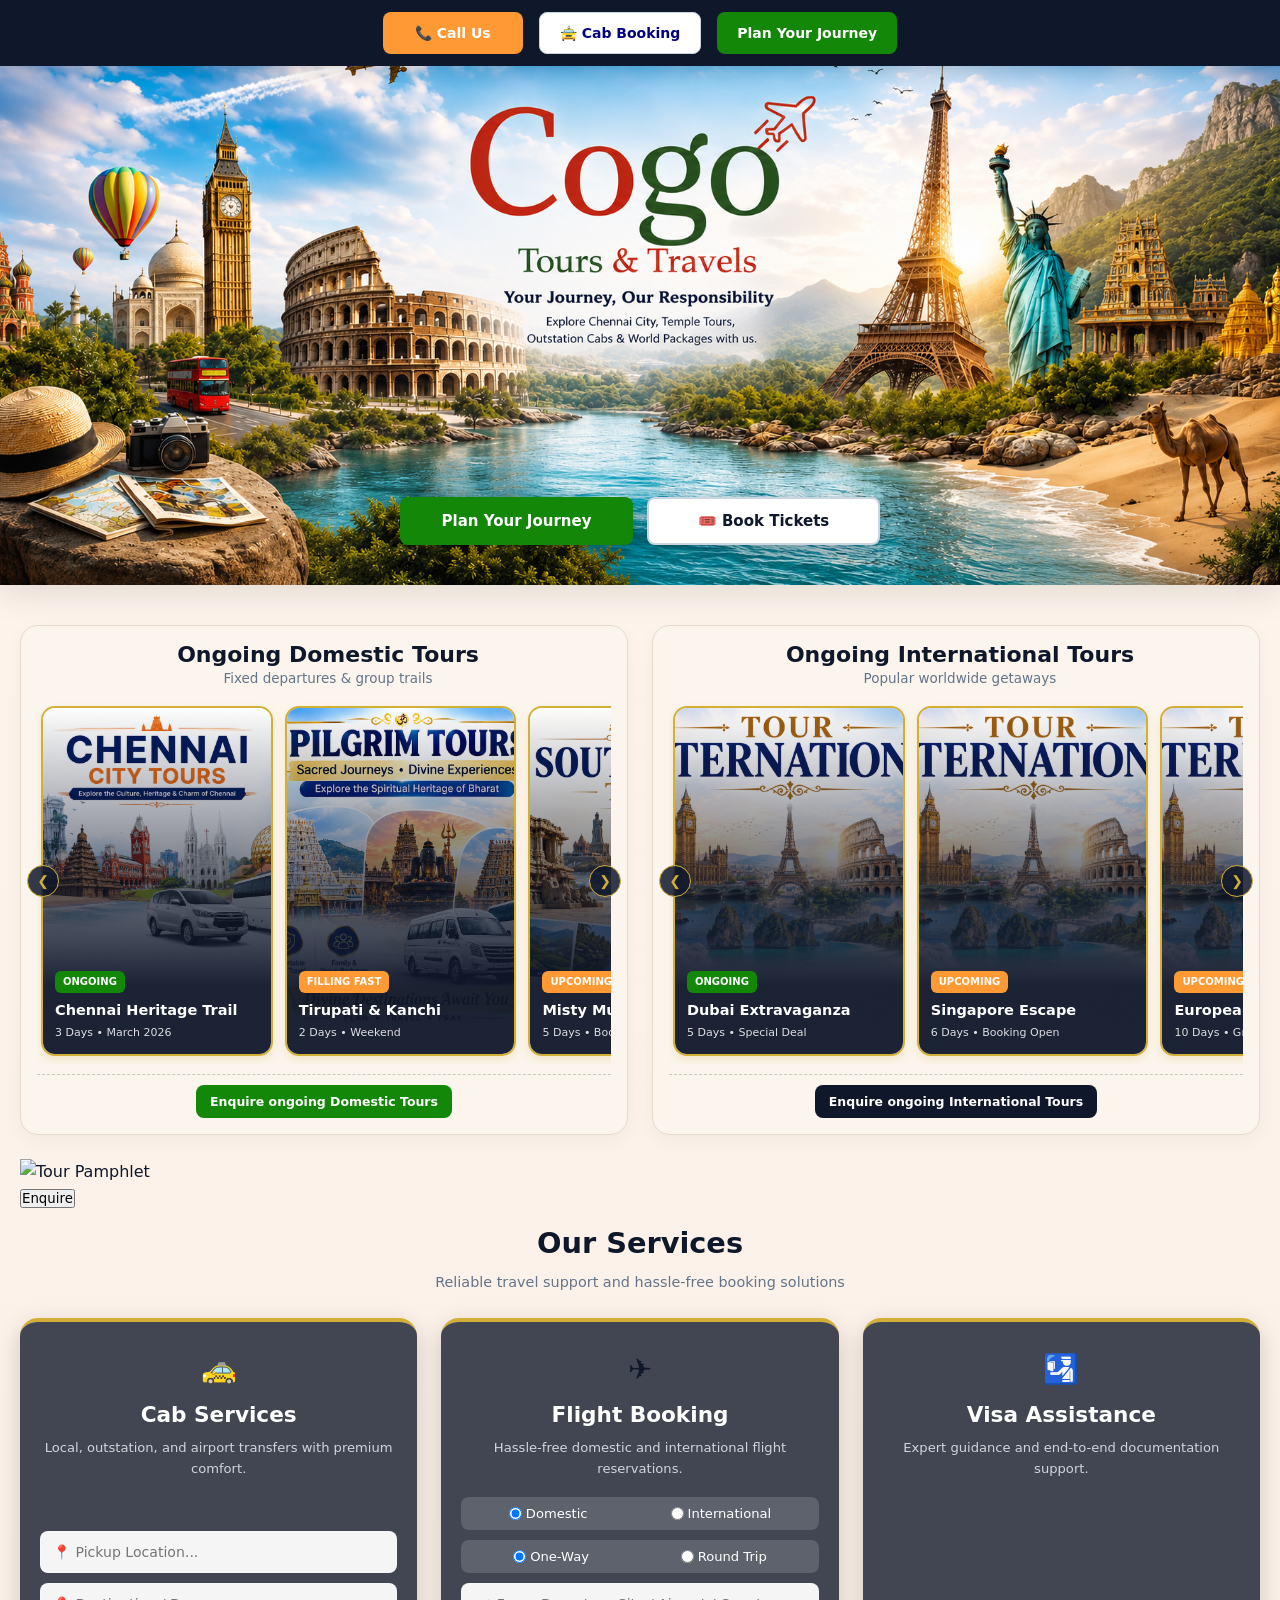
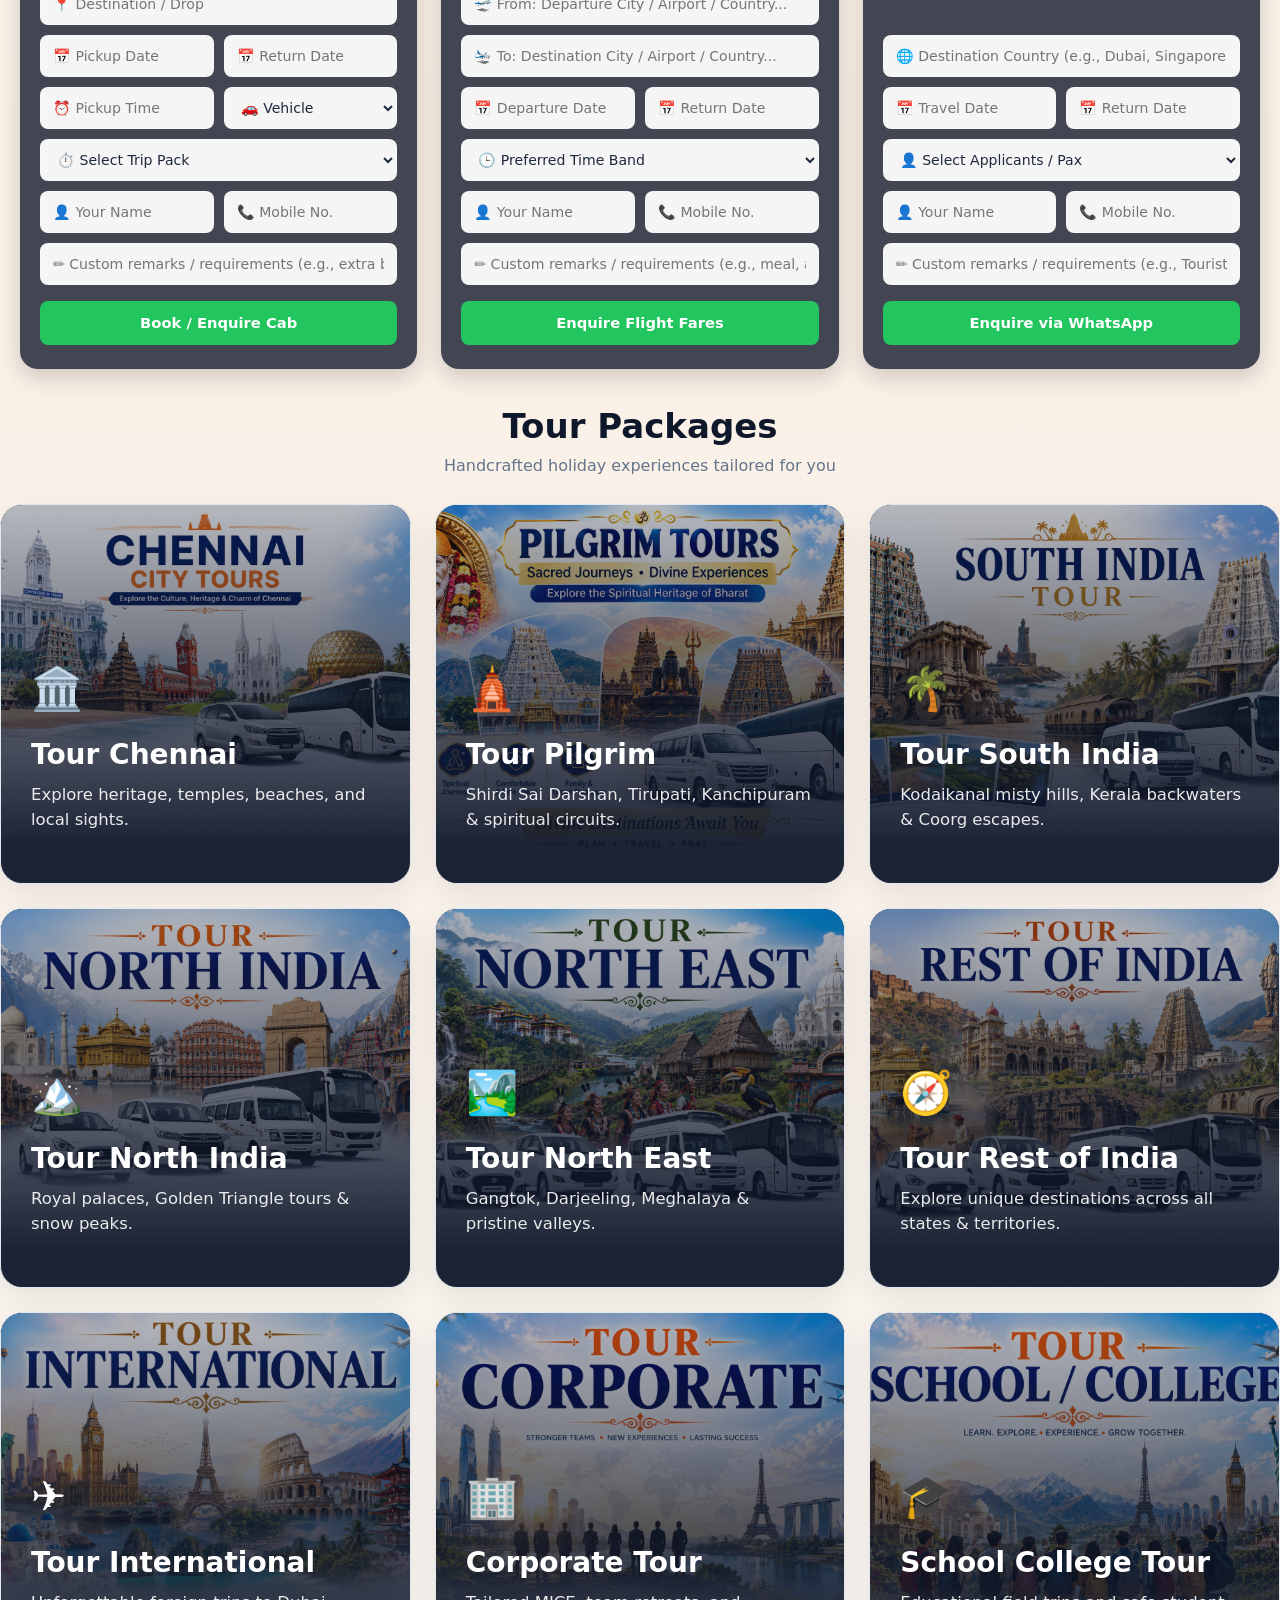
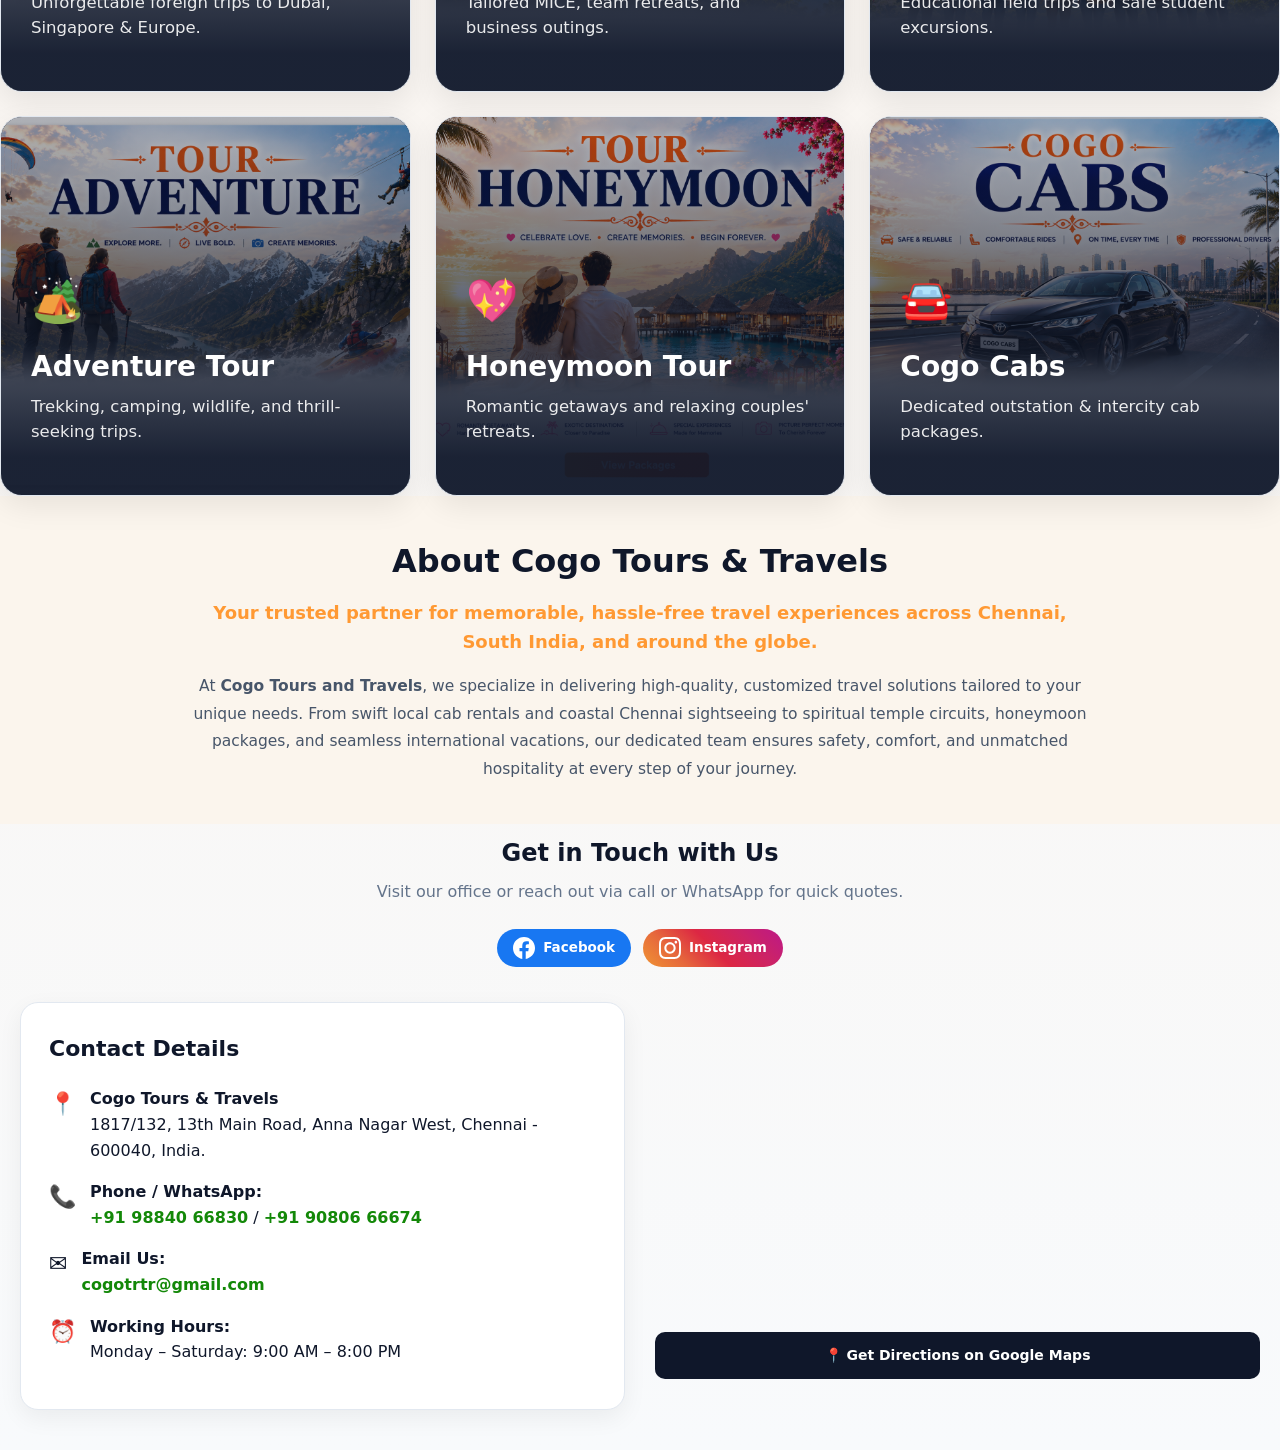
==== commit 64c1ff63: "Update index.html" ====
--- a/index.html
+++ b/index.html
@@ -140,7 +140,26 @@
           <button type="button" class="btn-primary-single btn-intl" onclick="openCategoryModal('journey')">Enquire ongoing International Tours</button>
         </div>
       </div>
-
+      
+<!-- Example HTML Structure for Tour Cards Section -->
+<div class="tours-container">
+  <div class="tour-card">
+    <div class="image-wrapper">
+      <img src="your-tour-pamphlet.jpg" alt="Tour Pamphlet" class="tour-image">
+    </div>
+    <div class="card-footer">
+      <button class="enquire-btn" onclick="openEnquiry(this)">Enquire</button>
+    </div>
+  </div>
+</div>
+
+<!-- Full-Page Modal Viewer for A4 Stretch & Zoom -->
+<div id="imageModal" class="modal">
+  <span class="close-btn" onclick="closeModal()">&times;</span>
+  <div class="modal-content-wrapper" id="zoomContainer">
+    <img id="modalImage" class="modal-image" src="" alt="A4 View">
+  </div>
+</div>
     </div>
   </section>
 
@@ -447,7 +466,7 @@
       
         <!-- Top Navigation Bar Header -->
         <div class="category-modal-header">
-          <div class="tabs-scroll-container" id="posterTabsBar">
+          <div class="tabs-scroll-container poster-tabs-bar" id="posterTabsBar">
             <!-- Dynamic Tab Buttons Generated Here -->
           </div>
           <button type="button" class="category-modal-close-x" onclick="closeCategoryModal(event)">✕</button>
@@ -546,7 +565,7 @@
 
         <div class="map-wrapper">
           <iframe 
-            src="https://www.google.com/maps/embed?pb=!1m18!1m12!1m3!1d3886.0028247953255!2d80.200738!3d13.093779!2m3!1f0!2f0!3f0!3m2!1i1024!2i768!4f13.1!3m3!1m2!1s0x0%3A0x0!2zMTPCsDA1JzM3LjYiTiA4MMKwMTInMDIuNyJF!5e0!3m2!1sen!2sin!4v1700000000000!5m2!1sen!2sin" 
+            src="https://www.google.com/maps/embed?pb=!1m18!1m12!1m3!1d3886.0028247953255!2d80.200738!3d13.093779!2m3!1f0!2f0!3f0!3m2!1i1024!2i768!4f13.1!3m3!1m2!1s0x0%3A0x0!2zMTPCsDA1JzM3LjYiTiA8MMKwMTInMDIuNyJF!5e0!3m2!1sen!2sin!4v1700000000000!5m2!1sen!2sin" 
             width="100%" 
             height="300" 
             style="border:0; border-radius:14px;" 
@@ -621,9 +640,9 @@
     </div>
   </div>
 
-  <div id="imageModal" class="pamphlet-modal">
-    <span class="pamphlet-close">&times;</span>
-    <div class="pamphlet-modal-container">
+  <div id="imageModal" class="pamphlet-modal" onclick="closePamphletZoom(event)">
+    <span class="pamphlet-close" onclick="closePamphletZoom(event)">&times;</span>
+    <div class="pamphlet-modal-container" onclick="event.stopPropagation()">
       <img class="pamphlet-modal-content" id="imgModalSrc" alt="Pamphlet Zoom View">
     </div>
     <p class="pamphlet-modal-hint">Click image to toggle 2x Zoom</p>
--- a/style.css
+++ b/style.css
@@ -1525,7 +1525,110 @@
 }
 
 /* =========================================================
-   13. MEDIA QUERIES (DESKTOP & MOBILE RESPONSIVENESS)
+   13. CATEGORY & ENQUIRY MODAL OVERLAYS
+========================================================= */
+#categoryModal,
+#enquiryModal {
+  position: fixed !important;
+  top: 0 !important;
+  left: 0 !important;
+  width: 100vw !important;
+  height: 100vh !important;
+  background-color: rgba(0, 0, 0, 0.75) !important;
+  z-index: 99999 !important;
+  display: none;
+  justify-content: center;
+  align-items: center;
+}
+
+#categoryModal.show,
+#enquiryModal.show {
+  display: flex !important;
+}
+
+#categoryModal .poster-card,
+#categoryModal > div,
+#enquiryModal > div {
+  max-width: 480px;
+  width: 90%;
+  max-height: 90vh;
+  overflow-y: auto;
+  border-radius: 12px;
+  position: relative;
+  z-index: 100000;
+}
+
+/* Dedicated space & positioning for Modal Header Close Button */
+#categoryModal .modal-header,
+.category-modal-header {
+  position: relative !important;
+  padding-right: 45px !important;
+  display: flex !important;
+  align-items: center !important;
+  overflow-x: auto !important;
+}
+
+#categoryModal .close-btn,
+#categoryModal .modal-close,
+.category-modal-close-x {
+  position: absolute !important;
+  right: 12px !important;
+  top: 50% !important;
+  transform: translateY(-50%) !important;
+  width: 28px !important;
+  height: 28px !important;
+  z-index: 100010 !important;
+  background: rgba(0, 0, 0, 0.08) !important;
+  border-radius: 50% !important;
+  border: none !important;
+  font-size: 16px !important;
+  font-weight: bold !important;
+  color: #333 !important;
+  cursor: pointer !important;
+  display: flex !important;
+  align-items: center !important;
+  justify-content: center !important;
+  pointer-events: auto !important;
+}
+
+#categoryModal .close-btn:hover {
+  background: rgba(0, 0, 0, 0.2) !important;
+  color: #000 !important;
+}
+
+/* Poster Image Container & Enquiry Button Sizing */
+#posterBody {
+  width: 100% !important;
+  min-height: 320px !important;
+  display: flex !important;
+  flex-direction: column !important;
+  align-items: center !important;
+  justify-content: flex-start !important;
+  background-color: #ffffff !important;
+  background-size: contain !important;
+  background-repeat: no-repeat !important;
+  background-position: center top !important;
+  padding-bottom: 20px !important;
+}
+
+#posterBody img,
+.poster-banner-img {
+  width: 100% !important;
+  height: auto !important;
+  max-height: 420px !important;
+  object-fit: contain !important;
+  display: block !important;
+}
+
+#posterEnquiryBtn, 
+.poster-enquiry-btn {
+  transform: scale(0.75) !important;
+  transform-origin: bottom center;
+  margin-bottom: 10px;
+}
+
+/* =========================================================
+   14. MEDIA QUERIES (DESKTOP & MOBILE RESPONSIVENESS)
 ========================================================= */
 @media (min-width: 1200px) {
   .hero {
@@ -1647,153 +1750,241 @@
   .modal-slider-wrapper .left-arrow { left: 0px; }
   .modal-slider-wrapper .right-arrow { right: 0px; }
 }
+
 /* =========================================================
-   CATEGORY & ENQUIRY MODAL OVERLAY STYLES
+   FIX FOR POSTER MODAL TAB BAR (HORIZONTAL LAYOUT)
 ========================================================= */
-
-#categoryModal,
-#enquiryModal {
-  position: fixed !important;
-  top: 0 !important;
-  left: 0 !important;
-  width: 100vw !important;
-  height: 100vh !important;
-  background-color: rgba(0, 0, 0, 0.75) !important;
-  z-index: 99999 !important;
-  display: none;
-  justify-content: center;
-  align-items: center;
-}
-
-#categoryModal.show,
-#enquiryModal.show {
+.poster-tabs-bar,
+#categoryModal .poster-tabs-bar,
+#categoryModal .modal-header {
   display: flex !important;
-}
-
-/* Modal inner content box centering */
-#categoryModal .poster-card,
-#categoryModal > div,
-#enquiryModal > div {
-  max-width: 480px;
-  width: 90%;
-  max-height: 90vh;
-  overflow-y: auto;
-  border-radius: 12px;
-  position: relative;
-  z-index: 100000;
-}
-
-/* =========================================================
-   CATEGORY & ENQUIRY MODAL OVERLAY STYLES
-========================================================= */
-
-#categoryModal,
-#enquiryModal {
-  position: fixed !important;
-  top: 0 !important;
-  left: 0 !important;
-  width: 100vw !important;
-  height: 100vh !important;
-  background-color: rgba(0, 0, 0, 0.75) !important;
-  z-index: 99999 !important;
-  display: none;
-  justify-content: center;
-  align-items: center;
-}
-
-#categoryModal.show,
-#enquiryModal.show {
-  display: flex !important;
-}
-
-/* Modal inner content box centering */
-#categoryModal .poster-card,
-#categoryModal > div,
-#enquiryModal > div {
-  max-width: 480px;
-  width: 90%;
-  max-height: 90vh;
-  overflow-y: auto;
-  border-radius: 12px;
-  position: relative;
-  z-index: 100000;
-}
-
-/* Ensure Clean Image Visibility */
-#posterBody {
-  background-color: #ffffff !important;
-  background-size: contain !important;
-  background-repeat: no-repeat !important;
-  background-position: center !important;
-  min-height: 400px;
-  position: relative;
-}
-
-/* 25% Smaller Enquiry Button */
-#posterEnquiryBtn, 
-.poster-enquiry-btn {
-  transform: scale(0.75) !important;
-  transform-origin: bottom center;
-  margin-bottom: 10px;
-}
-/* Ensure Modal Body and Banner Image Display Properly */
-#posterBody {
+  flex-direction: row !important;
+  flex-wrap: nowrap !important;
+  justify-content: flex-start !important;
+  align-items: center !important;
   width: 100% !important;
-  min-height: 320px !important;
+  overflow-x: auto !important;
+  overflow-y: hidden !important;
+  padding-right: 40px !important;
+}
+
+.poster-tab,
+#categoryModal .poster-tab {
+  flex: 0 0 auto !important;
+  min-width: 60px !important;
   display: flex !important;
   flex-direction: column !important;
   align-items: center !important;
+  justify-content: center !important;
+  padding: 6px 8px !important;
+  margin-right: 4px !important;
+}
+
+.poster-tab .tab-icon {
+  font-size: 16px !important;
+  line-height: 1 !important;
+}
+
+.poster-tab .tab-label {
+  font-size: 10px !important;
+  font-weight: 800 !important;
+  white-space: nowrap !important;
+  margin-top: 2px !important;
+}
+
+/* OVERRIDE: FORCE MODAL TABS HORIZONTAL */
+#categoryModal .poster-card,
+#categoryModal .poster-tabs-bar,
+#categoryModal .modal-header,
+#categoryModal div[class*="tab"],
+#categoryModal ul,
+#categoryModal nav {
+  display: flex !important;
+  flex-direction: row !important;
+  flex-wrap: nowrap !important;
   justify-content: flex-start !important;
-  background-size: contain !important;
-  background-repeat: no-repeat !important;
-  background-position: center top !important;
-  padding-bottom: 20px !important;
-}
-
-/* Ensure banner image fills and shows properly if using <img> tags */
-#posterBody img,
-.poster-banner-img {
+  align-items: center !important;
   width: 100% !important;
-  height: auto !important;
-  max-height: 420px !important;
+  max-width: 100% !important;
+  overflow-x: auto !important;
+  overflow-y: hidden !important;
+  white-space: nowrap !important;
+  box-sizing: border-box !important;
+}
+
+#categoryModal .poster-tab,
+#categoryModal .tab,
+#categoryModal li,
+#categoryModal button[class*="tab"] {
+  display: inline-flex !important;
+  flex-direction: column !important;
+  flex: 0 0 auto !important;
+  width: auto !important;
+  min-width: 65px !important;
+  align-items: center !important;
+  justify-content: center !important;
+  margin-right: 6px !important;
+  margin-bottom: 0 !important;
+  float: none !important;
+}
+
+#categoryModal .poster-tab img,
+#categoryModal .tab img,
+#categoryModal li img {
+  width: 20px !important;
+  height: 20px !important;
   object-fit: contain !important;
   display: block !important;
-}
-/* DEDICATED SPACE FOR CLOSE (X) BUTTON IN MODAL HEADER */
-#categoryModal .modal-header,
-.category-modal-header {
+  margin: 0 auto 2px auto !important;
+}
+
+#categoryModal #posterBody,
+#categoryModal .poster-body {
+  display: flex !important;
+  flex-direction: column !important;
+  width: 100% !important;
+  clear: both !important;
+}
+
+/* ENQUIRY BUTTON POSITIONING */
+#posterBody,
+#categoryModal #posterBody,
+.poster-body,
+#categoryModal .poster-body {
   position: relative !important;
-  padding-right: 45px !important; /* Creates dedicated gap for X button */
   display: flex !important;
+  flex-direction: column !important;
+  justify-content: flex-end !important;
   align-items: center !important;
-  overflow-x: auto !important;
-}
-
-/* FIX CLOSE BUTTON POSITIONING */
-#categoryModal .close-btn,
-#categoryModal .modal-close,
-.category-modal-close-x {
-  position: absolute !important;
-  right: 12px !important;
-  top: 50% !important;
-  transform: translateY(-50%) !important;
-  width: 28px !important;
-  height: 28px !important;
-  z-index: 100010 !important; /* Keeps X above tabs */
-  background: rgba(0, 0, 0, 0.08) !important;
-  border-radius: 50% !important;
-  border: none !important;
-  font-size: 16px !important;
-  font-weight: bold !important;
-  color: #333 !important;
-  cursor: pointer !important;
+  padding-bottom: 20px !important;
+}
+
+#posterEnquiryBtn, 
+.poster-enquiry-btn,
+#categoryModal .yellow-enquiry-btn,
+#categoryModal a[class*="enquiry"] {
+  position: relative !important;
+  top: auto !important;
+  bottom: 0 !important;
+  margin-top: auto !important;
+  margin-bottom: 10px !important;
+  z-index: 100 !important;
+  transform: scale(0.85) !important;
+  transform-origin: bottom center !important;
+}
+
+/* GOLD COLOR SCHEME */
+.poster-tab,
+#categoryModal .poster-tab,
+#categoryModal .tab,
+#categoryModal button[class*="tab"] {
+  background: linear-gradient(135deg, #FFD700 0%, #D4AF37 100%) !important;
+  color: #0b2545 !important;
+  border: 1px solid #B8860B !important;
+  box-shadow: 0 2px 6px rgba(0, 0, 0, 0.15) !important;
+}
+
+.poster-tab.active,
+#categoryModal .poster-tab.active {
+  background: #D4AF37 !important;
+  border-bottom: 3px solid #8B6508 !important;
+  transform: translateY(-1px) !important;
+}
+
+.poster-tab .tab-label,
+#categoryModal .poster-tab .tab-label {
+  color: #0b2545 !important;
+  font-weight: 900 !important;
+}
+
+#posterEnquiryBtn, 
+.poster-enquiry-btn,
+#categoryModal .yellow-enquiry-btn,
+#categoryModal a[class*="enquiry"] {
+  background: linear-gradient(135deg, #FFD700 0%, #D4AF37 100%) !important;
+  color: #0b2545 !important;
+  border: 1px solid #B8860B !important;
+  box-shadow: 0 4px 15px rgba(212, 175, 55, 0.4) !important;
+}
+
+#categoryModal .arrow-circle {
+  background: #0b2545 !important;
+  color: #FFD700 !important;
+}
+
+/* LARGE A4-RATIO MODAL & SIDE NAVIGATION STYLES */
+#categoryModal .poster-card,
+#categoryModal > div {
+  max-width: 820px !important;
+  width: 92vw !important;
+  height: 88vh !important;
+  max-height: 900px !important;
+  background: #ffffff !important;
+  display: flex !important;
+  flex-direction: column !important;
+  border-radius: 16px !important;
+  overflow: hidden !important;
+  position: relative !important;
+}
+
+.poster-tab.active-tab,
+#categoryModal .poster-tab.active,
+#categoryModal .poster-tab.is-active {
+  transform: scale(1.12) !important;
+  box-shadow: 0 4px 12px rgba(0, 0, 0, 0.25) !important;
+  border-bottom: 3px solid #0b2545 !important;
+  z-index: 10 !important;
+}
+
+#posterBody {
+  flex: 1 !important;
+  width: 100% !important;
+  height: 100% !important;
+  position: relative !important;
+  overflow: hidden !important;
   display: flex !important;
   align-items: center !important;
   justify-content: center !important;
-  pointer-events: auto !important;
-}
-
-#categoryModal .close-btn:hover {
-  background: rgba(0, 0, 0, 0.2) !important;
-  color: #000 !important;
-}
+  cursor: zoom-in;
+}
+
+#posterBody img {
+  max-width: 100% !important;
+  max-height: 100% !important;
+  object-fit: contain !important;
+  transition: transform 0.25s ease;
+  transform-origin: center center;
+}
+
+#posterBody.is-zoomed img {
+  transform: scale(2);
+  cursor: grab;
+}
+
+.modal-nav-arrow {
+  position: absolute !important;
+  top: 50% !important;
+  transform: translateY(-50%) !important;
+  width: 44px !important;
+  height: 44px !important;
+  background: rgba(11, 37, 69, 0.85) !important;
+  color: #FFD700 !important;
+  border: 1.5px solid #FFD700 !important;
+  border-radius: 50% !important;
+  font-size: 22px !important;
+  display: flex !important;
+  align-items: center !important;
+  justify-content: center !important;
+  cursor: pointer !important;
+  z-index: 1000 !important;
+  transition: background 0.2s ease, transform 0.2s ease !important;
+  user-select: none !important;
+}
+
+.modal-nav-arrow:hover {
+  background: #0b2545 !important;
+  transform: translateY(-50%) scale(1.1) !important;
+}
+
+.modal-nav-arrow.left { left: 12px !important; }
+.modal-nav-arrow.right { right: 12px !important; }
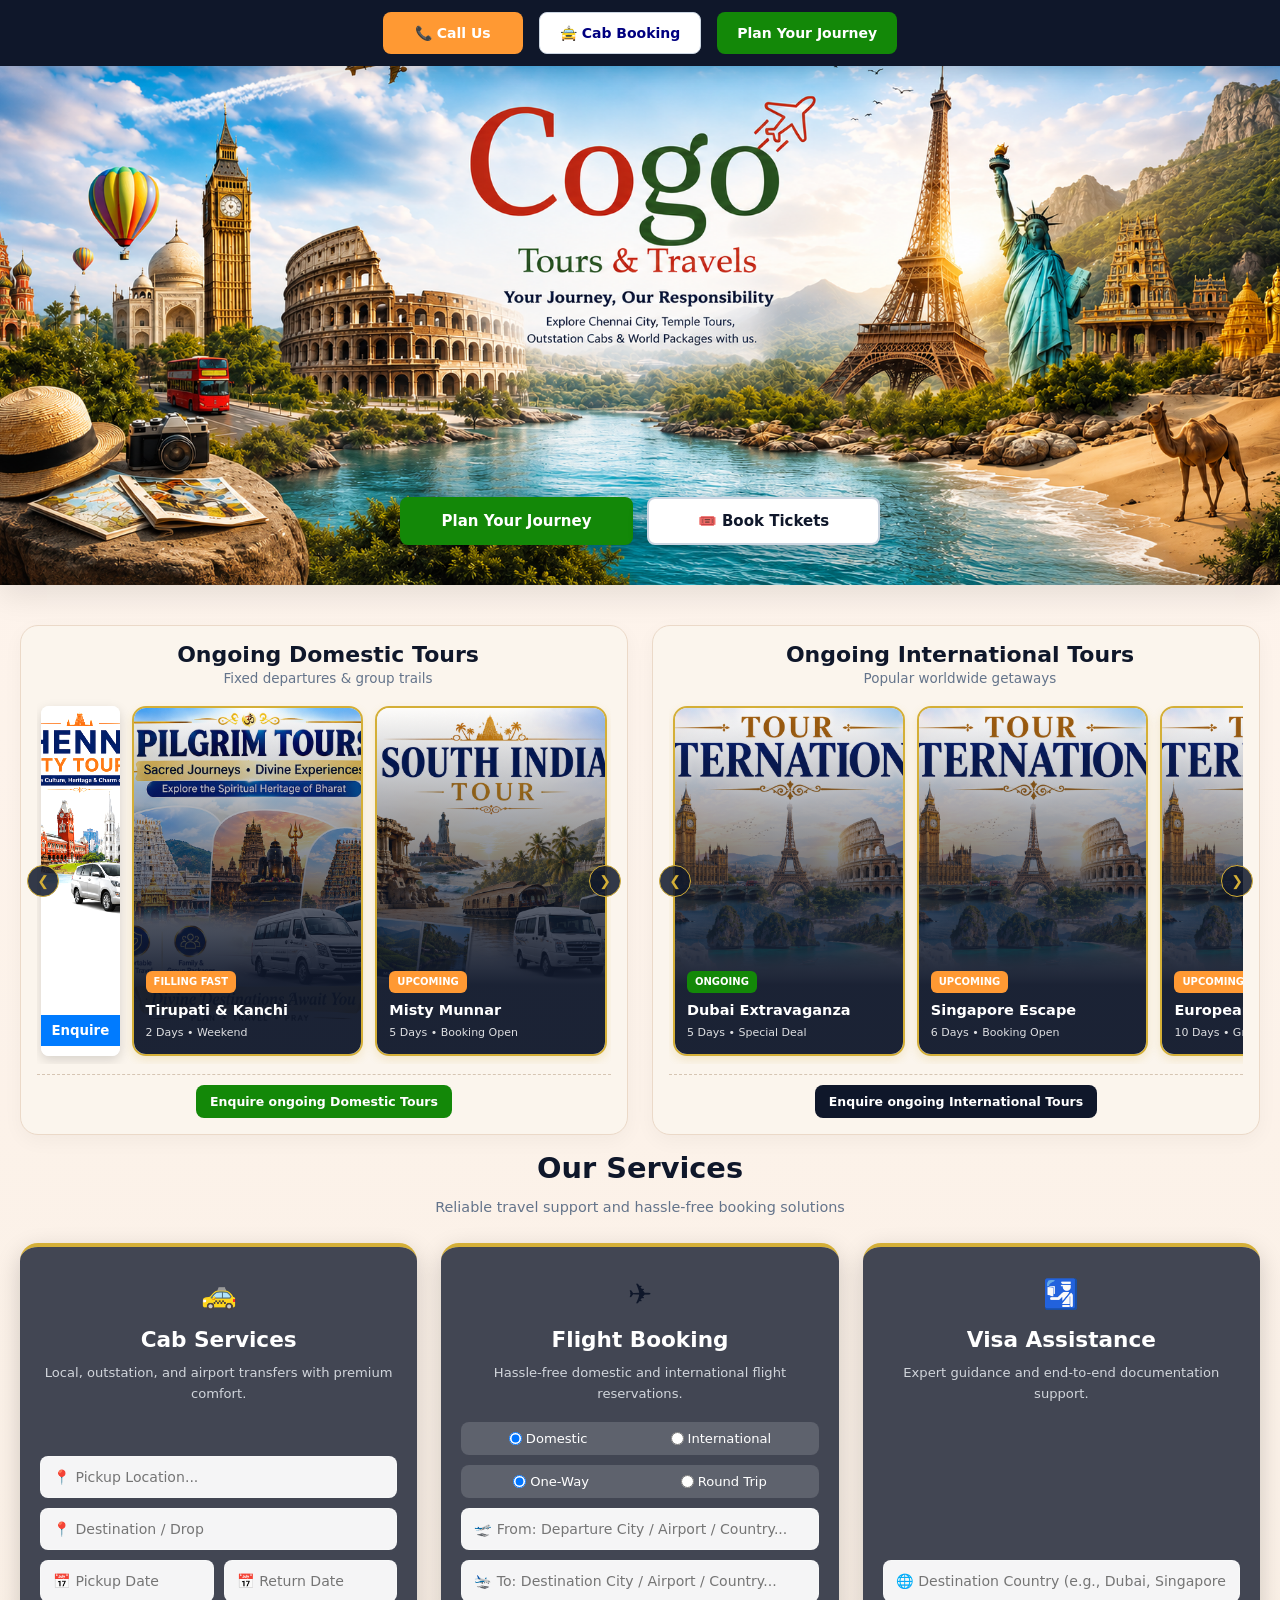
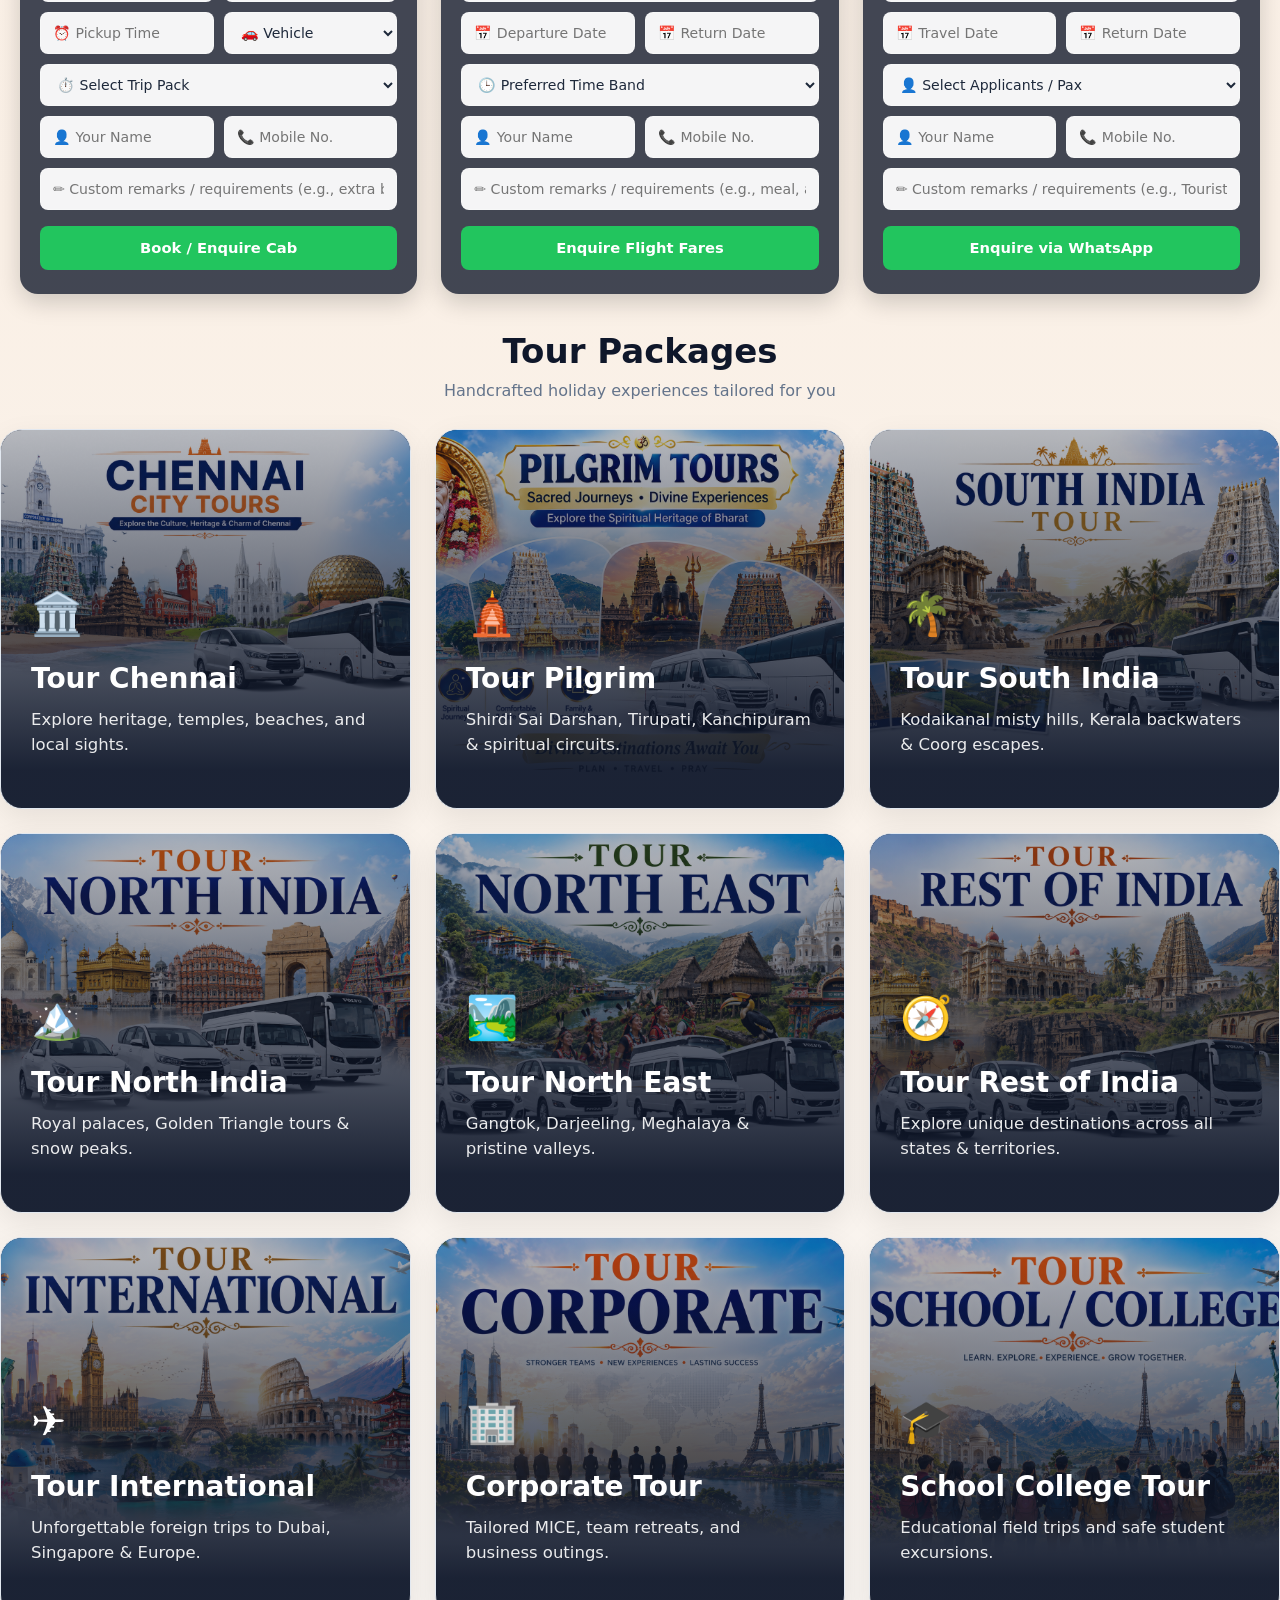
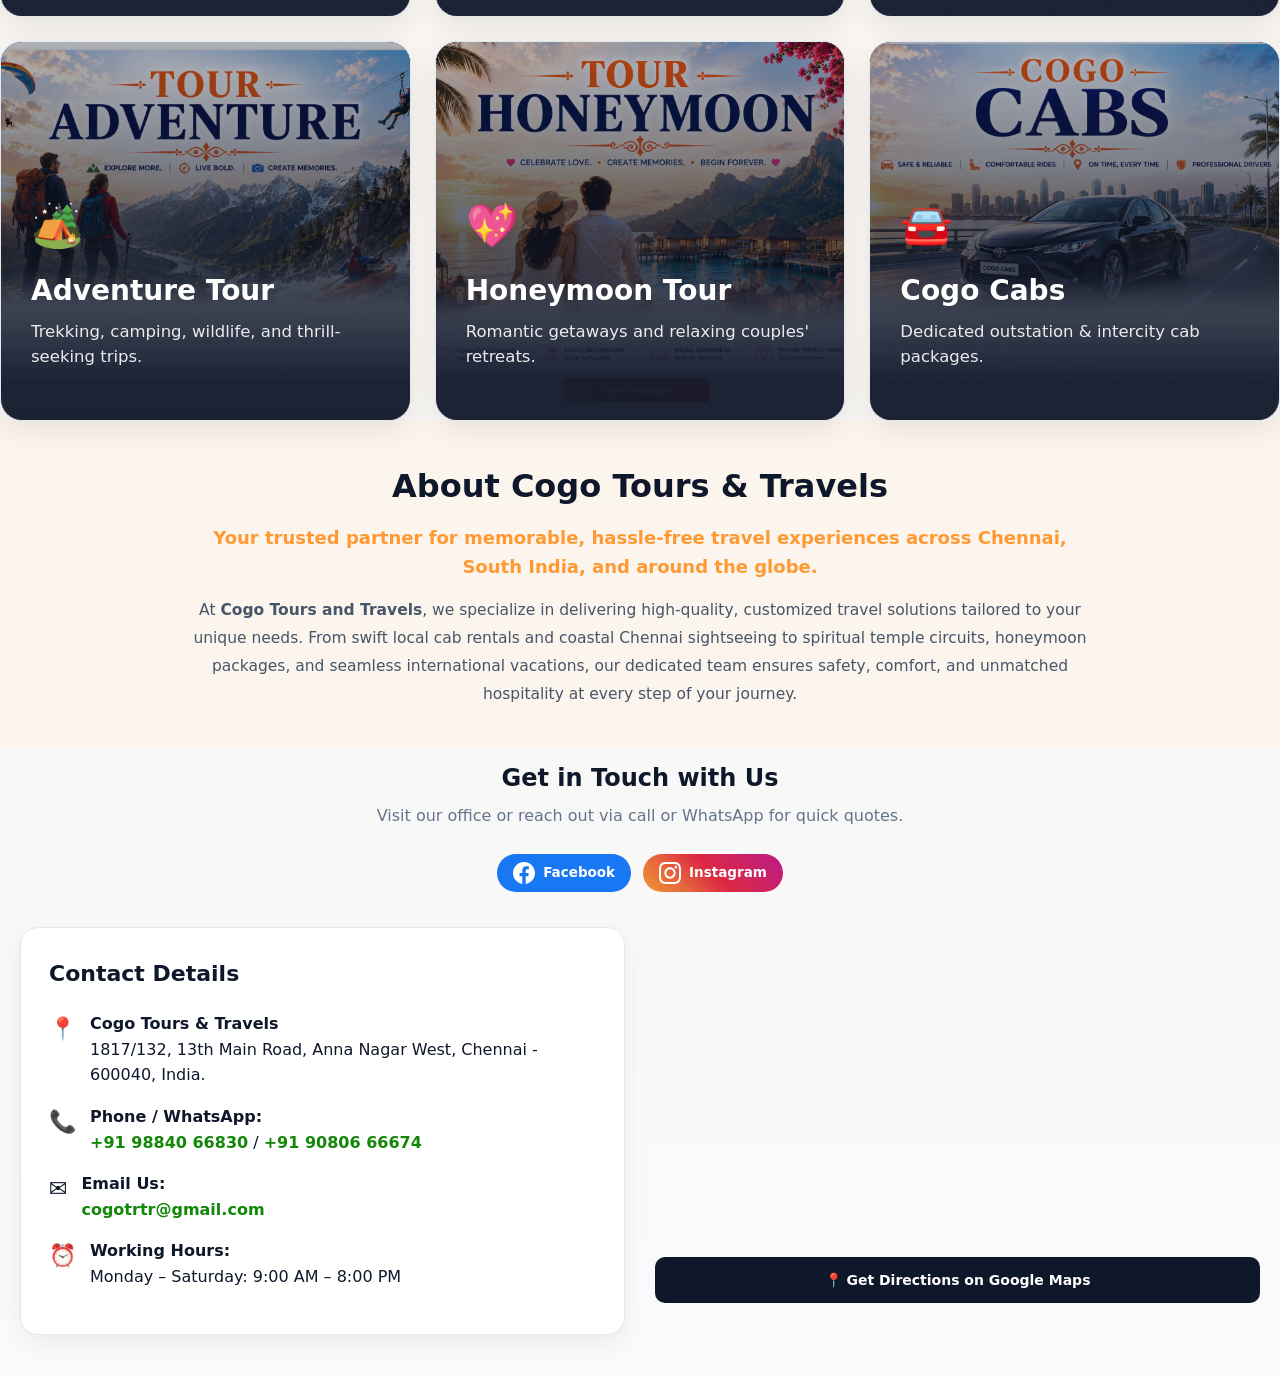
==== commit d1af5f09: "Update index.html" ====
--- a/index.html
+++ b/index.html
@@ -49,16 +49,16 @@
 
           <div class="slider-wrapper">
             <div id="domesticTrack" class="slider-track">
-              <!-- Slide 1 -->
-              <div class="slide-card full-card-link" onclick="openPamphletList(['Images/images/chennai-main.png', 'Images/images/pilgrim-main.png', 'Images/images/south-main.png'], 0)">
-                <img src="Images/images/chennai-main.png" alt="Chennai Heritage Trail" loading="lazy">
-                <div class="slide-overlay">
-                  <span class="status-tag ongoing">Ongoing</span>
-                  <h4>Chennai Heritage Trail</h4>
-                  <p>3 Days • March 2026</p>
-                </div>
-              </div>
-
+             
+<!-- Slide 1 -->
+<div class="tour-card">
+  <div class="image-wrapper">
+    <img src="Images/images/chennai-main.png" alt="Chennai Heritage Trail" class="tour-image" loading="lazy">
+  </div>
+  <div class="card-footer">
+    <button class="enquire-btn" onclick="openEnquiry(this)">Enquire</button>
+  </div>
+</div>
               <!-- Slide 2 -->
               <div class="slide-card full-card-link" onclick="openPamphletList(['Images/images/chennai-main.png', 'Images/images/pilgrim-main.png', 'Images/images/south-main.png'], 1)">
                 <img src="Images/images/pilgrim-main.png" alt="Tirupati and Kanchipuram Tour" loading="lazy">
@@ -141,18 +141,6 @@
         </div>
       </div>
       
-<!-- Example HTML Structure for Tour Cards Section -->
-<div class="tours-container">
-  <div class="tour-card">
-    <div class="image-wrapper">
-      <img src="your-tour-pamphlet.jpg" alt="Tour Pamphlet" class="tour-image">
-    </div>
-    <div class="card-footer">
-      <button class="enquire-btn" onclick="openEnquiry(this)">Enquire</button>
-    </div>
-  </div>
-</div>
-
 <!-- Full-Page Modal Viewer for A4 Stretch & Zoom -->
 <div id="imageModal" class="modal">
   <span class="close-btn" onclick="closeModal()">&times;</span>
--- a/style.css
+++ b/style.css
@@ -1988,3 +1988,132 @@
 
 .modal-nav-arrow.left { left: 12px !important; }
 .modal-nav-arrow.right { right: 12px !important; }
+/* Card Container Layout */
+.tours-container {
+  display: flex;
+  flex-wrap: wrap;
+  gap: 20px;
+  justify-content: center;
+  padding: 20px;
+}
+
+/* Single A4 Proportion Tour Card */
+.tour-card {
+  width: 100%;
+  max-width: 400px;
+  /* Maintain standard A4 aspect ratio (1 : 1.414) */
+  aspect-ratio: 1 / 1.414; 
+  background-color: #fff;
+  border-radius: 8px;
+  box-shadow: 0 4px 12px rgba(0, 0, 0, 0.15);
+  display: flex;
+  flex-direction: column;
+  overflow: hidden;
+  position: relative;
+}
+
+/* Image Styling: Brighter Top & Full A4 Coverage */
+.image-wrapper {
+  flex: 1;
+  width: 100%;
+  height: calc(100% - 50px);
+  overflow: hidden;
+  cursor: pointer;
+}
+
+.tour-image {
+  width: 100%;
+  height: 100%;
+  object-fit: cover;
+  /* Increased brightness by 15% */
+  filter: brightness(1.15); 
+  transition: filter 0.3s ease, transform 0.3s ease;
+}
+
+.tour-image:hover {
+  filter: brightness(1.25);
+}
+
+/* Card Footer & Centered Enquire Button */
+.card-footer {
+  height: 50px;
+  display: flex;
+  justify-content: center;
+  align-items: center;
+  background-color: #fff;
+  padding: 5px 0;
+}
+
+.enquire-btn {
+  padding: 8px 24px;
+  background-color: #007bff;
+  color: #fff;
+  border: none;
+  border-radius: 4px;
+  font-weight: bold;
+  cursor: pointer;
+  transition: background 0.2s;
+}
+
+.enquire-btn:hover {
+  background-color: #0056b3;
+}
+
+/* Full-Page Interactive Modal Viewer */
+.modal {
+  display: none;
+  position: fixed;
+  z-index: 9999;
+  left: 0;
+  top: 0;
+  width: 100vw;
+  height: 100vh;
+  background-color: rgba(0, 0, 0, 0.9);
+  overflow: hidden;
+  touch-action: none;
+}
+
+.close-btn {
+  position: absolute;
+  top: 15px;
+  right: 25px;
+  color: #fff;
+  font-size: 35px;
+  font-weight: bold;
+  cursor: pointer;
+  z-index: 10000;
+}
+
+.modal-content-wrapper {
+  width: 100%;
+  height: 100%;
+  display: flex;
+  align-items: center;
+  justify-content: center;
+  overflow: auto;
+}
+
+/* Stretched Full-Page A4 Image inside Modal */
+.modal-image {
+  max-width: 90vw;
+  max-height: 90vh;
+  object-fit: contain;
+  filter: brightness(1.15);
+  transition: transform 0.1s ease-out;
+  transform-origin: center center;
+  cursor: grab;
+}
+
+/* Mobile Responsiveness Adjustments */
+@media (max-width: 600px) {
+  .tour-card {
+    max-width: 100%;
+    /* Maintains single A4 proportion on mobile devices */
+    aspect-ratio: 1 / 1.414; 
+  }
+
+  .modal-image {
+    max-width: 100vw;
+    max-height: 100vh;
+  }
+}
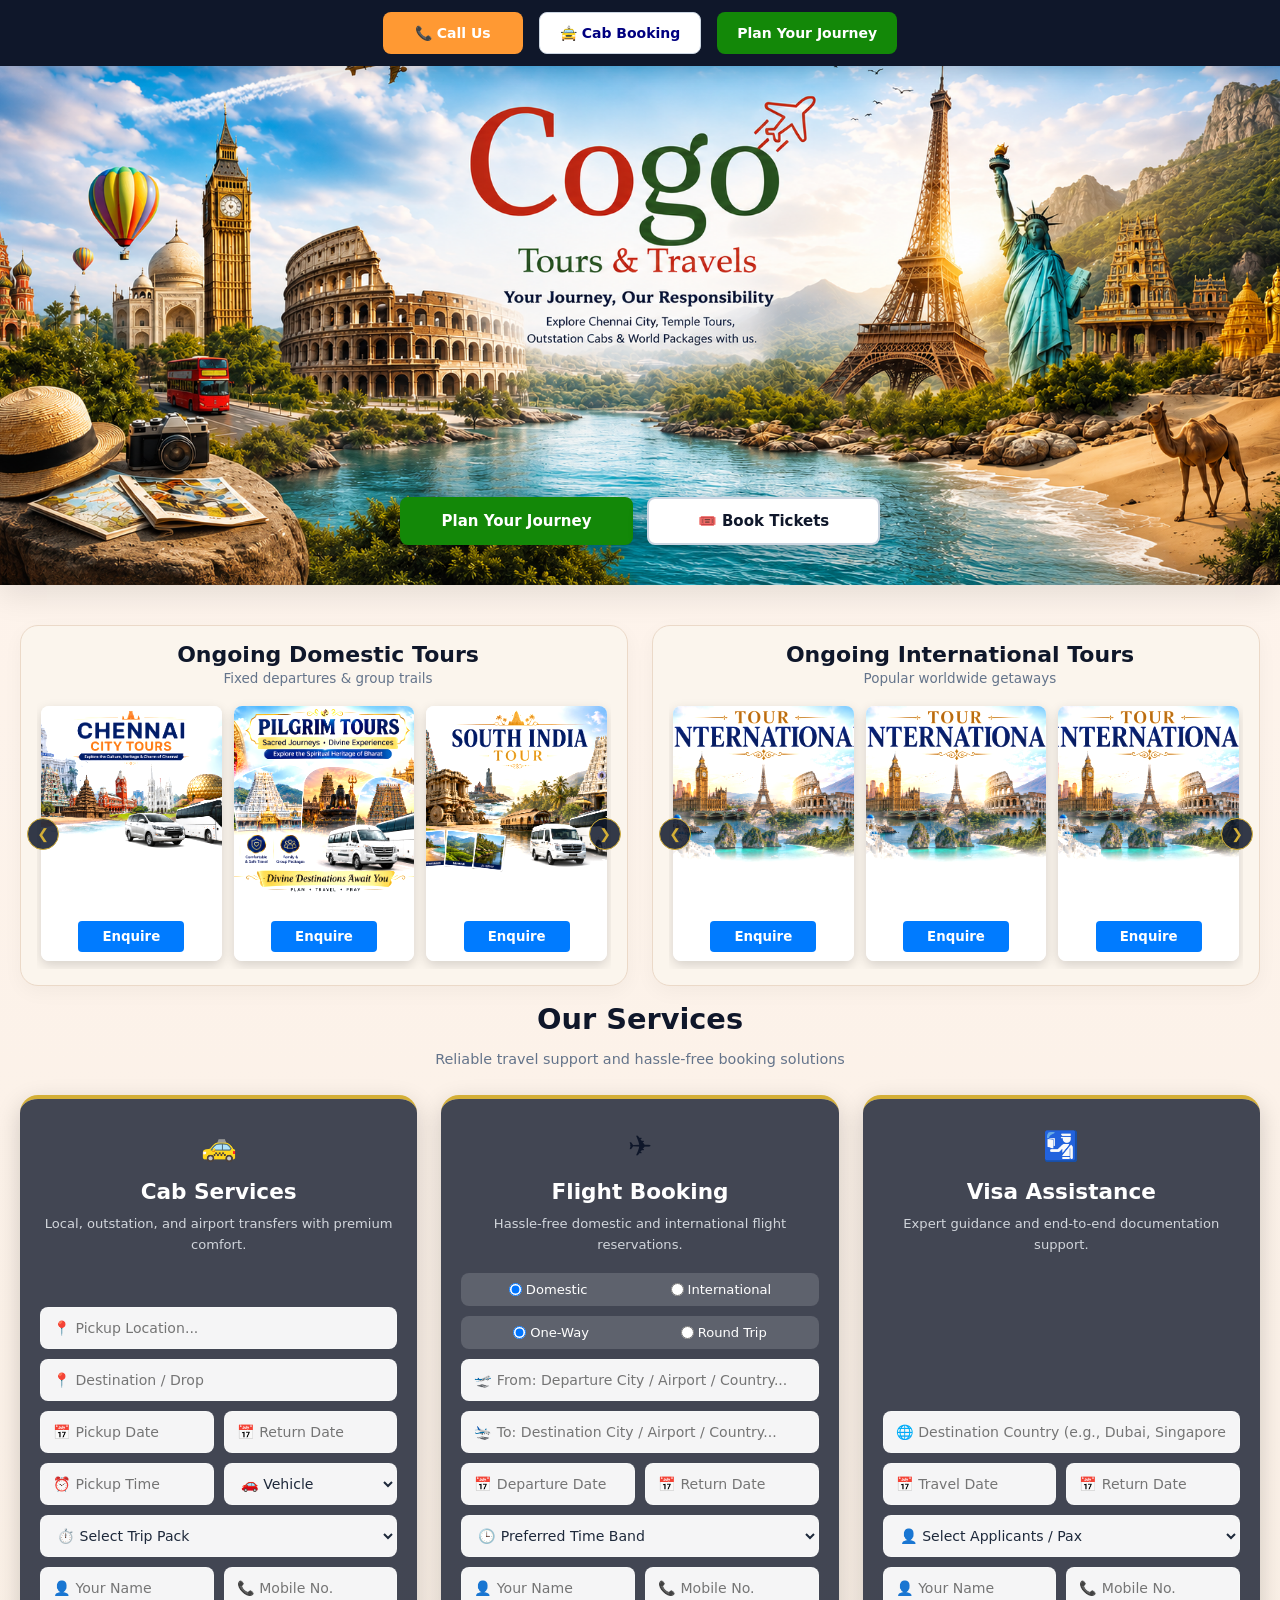
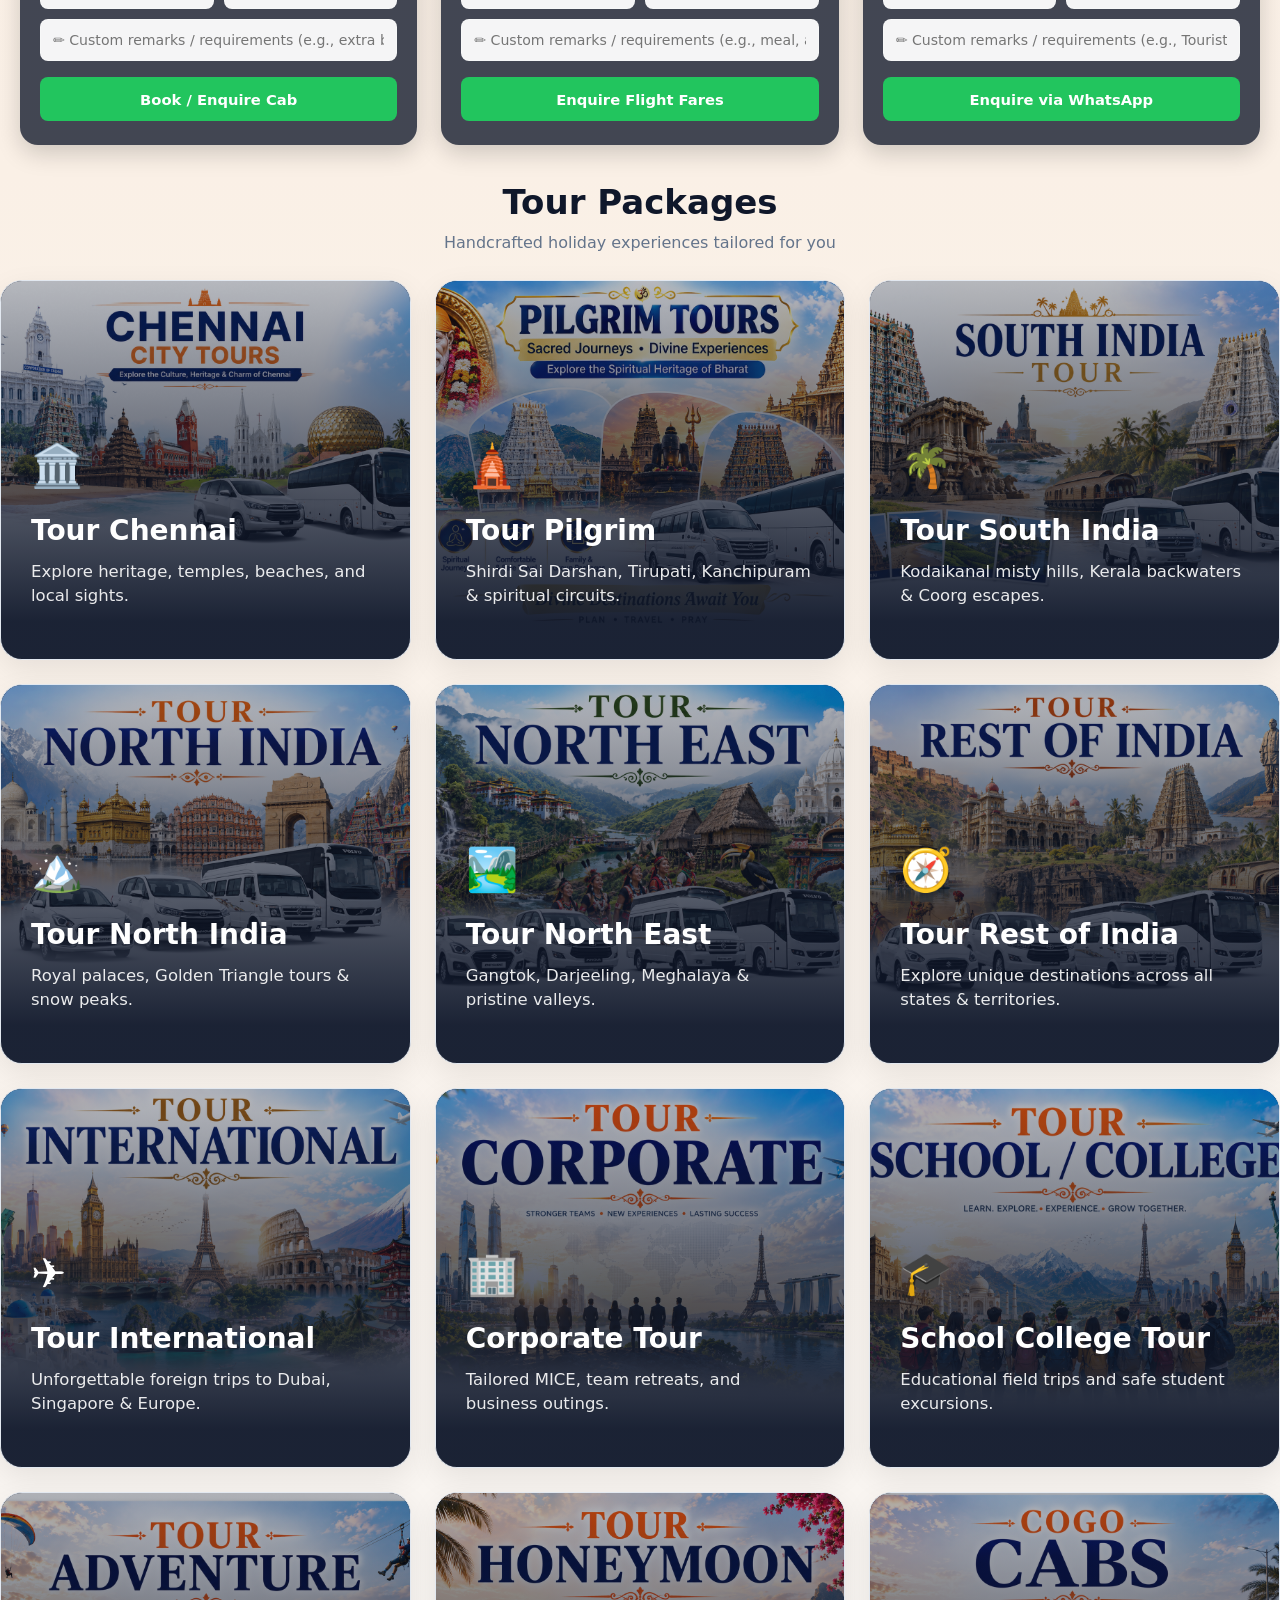
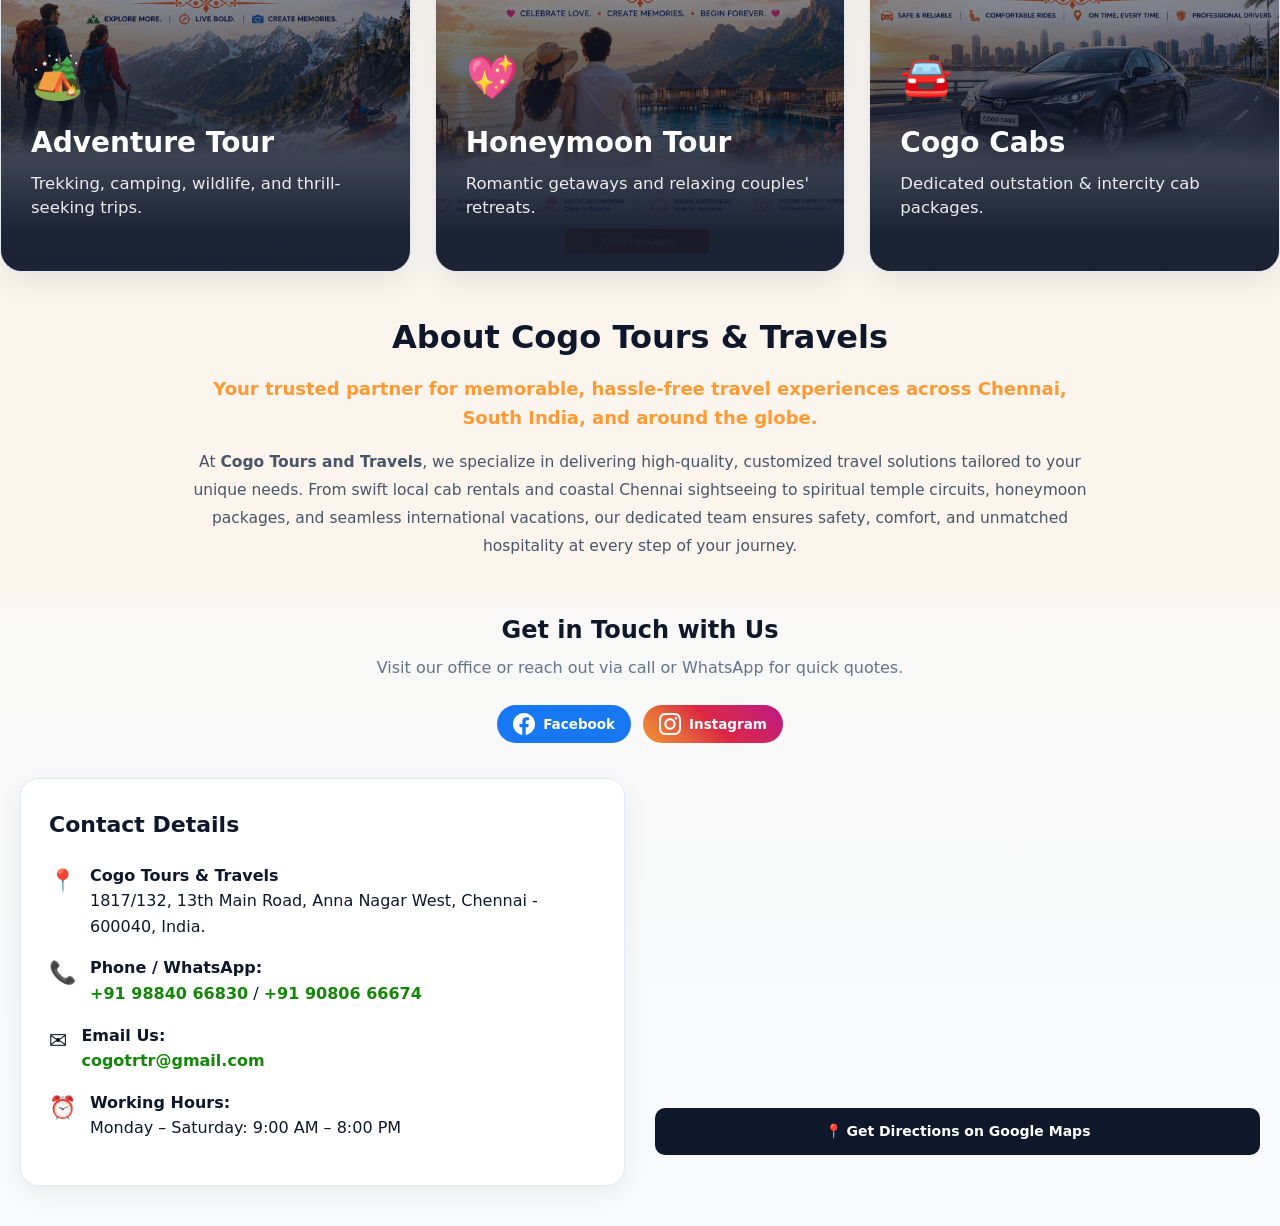
==== commit dec250cd: "Update index.html" ====
--- a/index.html
+++ b/index.html
@@ -59,33 +59,30 @@
     <button class="enquire-btn" onclick="openEnquiry(this)">Enquire</button>
   </div>
 </div>
-              <!-- Slide 2 -->
-              <div class="slide-card full-card-link" onclick="openPamphletList(['Images/images/chennai-main.png', 'Images/images/pilgrim-main.png', 'Images/images/south-main.png'], 1)">
-                <img src="Images/images/pilgrim-main.png" alt="Tirupati and Kanchipuram Tour" loading="lazy">
-                <div class="slide-overlay">
-                  <span class="status-tag upcoming">Filling Fast</span>
-                  <h4>Tirupati &amp; Kanchi</h4>
-                  <p>2 Days • Weekend</p>
+
+<!-- Slide 2 -->
+              <div class="tour-card">
+                <div class="image-wrapper">
+                  <img src="Images/images/pilgrim-main.png" alt="Tirupati and Kanchipuram Tour" class="tour-image" loading="lazy">
+                </div>
+                <div class="card-footer">
+                  <button type="button" class="enquire-btn" onclick="openCategoryModal('journey')">Enquire</button>
                 </div>
               </div>
 
               <!-- Slide 3 -->
-              <div class="slide-card full-card-link" onclick="openPamphletList(['Images/images/chennai-main.png', 'Images/images/pilgrim-main.png', 'Images/images/south-main.png'], 2)">
-                <img src="Images/images/south-main.png" alt="Misty Munnar Tour" loading="lazy">
-                <div class="slide-overlay">
-                  <span class="status-tag upcoming">Upcoming</span>
-                  <h4>Misty Munnar</h4>
-                  <p>5 Days • Booking Open</p>
+              <div class="tour-card">
+                <div class="image-wrapper">
+                  <img src="Images/images/south-main.png" alt="Misty Munnar Tour" class="tour-image" loading="lazy">
+                </div>
+                <div class="card-footer">
+                  <button type="button" class="enquire-btn" onclick="openCategoryModal('journey')">Enquire</button>
                 </div>
               </div>
             </div>
           </div>
 
           <button type="button" class="nav-arrow right-arrow" onclick="scrollTrack('domesticTrack', 1)" aria-label="Scroll Right">❯</button>
-        </div>
-
-        <div class="column-action-bar" style="justify-content: center; text-align: center;">
-          <button type="button" class="btn-primary-single" onclick="openCategoryModal('journey')">Enquire ongoing Domestic Tours</button>
         </div>
       </div>
 
@@ -102,32 +99,32 @@
           <div class="slider-wrapper">
             <div id="intlTrack" class="slider-track">
               <!-- Slide 1 -->
-              <div class="slide-card full-card-link" onclick="openPamphletList(['Images/images/tourinternational.png', 'Images/images/tourinternational.png', 'Images/images/tourinternational.png'], 0)">
-                <img src="Images/images/tourinternational.png" alt="Dubai Express" loading="lazy">
-                <div class="slide-overlay">
-                  <span class="status-tag ongoing">Ongoing</span>
-                  <h4>Dubai Extravaganza</h4>
-                  <p>5 Days • Special Deal</p>
+              <div class="tour-card">
+                <div class="image-wrapper">
+                  <img src="Images/images/tourinternational.png" alt="Dubai Express" class="tour-image" loading="lazy">
+                </div>
+                <div class="card-footer">
+                  <button type="button" class="enquire-btn" onclick="openCategoryModal('journey')">Enquire</button>
                 </div>
               </div>
 
               <!-- Slide 2 -->
-              <div class="slide-card full-card-link" onclick="openPamphletList(['Images/images/tourinternational.png', 'Images/images/tourinternational.png', 'Images/images/tourinternational.png'], 1)">
-                <img src="Images/images/tourinternational.png" alt="Singapore Tour" loading="lazy">
-                <div class="slide-overlay">
-                  <span class="status-tag upcoming">Upcoming</span>
-                  <h4>Singapore Escape</h4>
-                  <p>6 Days • Booking Open</p>
+              <div class="tour-card">
+                <div class="image-wrapper">
+                  <img src="Images/images/tourinternational.png" alt="Singapore Tour" class="tour-image" loading="lazy">
+                </div>
+                <div class="card-footer">
+                  <button type="button" class="enquire-btn" onclick="openCategoryModal('journey')">Enquire</button>
                 </div>
               </div>
 
               <!-- Slide 3 -->
-              <div class="slide-card full-card-link" onclick="openPamphletList(['Images/images/tourinternational.png', 'Images/images/tourinternational.png', 'Images/images/tourinternational.png'], 2)">
-                <img src="Images/images/tourinternational.png" alt="European Highlights" loading="lazy">
-                <div class="slide-overlay">
-                  <span class="status-tag upcoming">Upcoming</span>
-                  <h4>European Highlights</h4>
-                  <p>10 Days • Group Tour</p>
+              <div class="tour-card">
+                <div class="image-wrapper">
+                  <img src="Images/images/tourinternational.png" alt="European Highlights" class="tour-image" loading="lazy">
+                </div>
+                <div class="card-footer">
+                  <button type="button" class="enquire-btn" onclick="openCategoryModal('journey')">Enquire</button>
                 </div>
               </div>
             </div>
@@ -135,12 +132,8 @@
 
           <button type="button" class="nav-arrow right-arrow" onclick="scrollTrack('intlTrack', 1)" aria-label="Scroll Right">❯</button>
         </div>
-
-        <div class="column-action-bar" style="justify-content: center; text-align: center;">
-          <button type="button" class="btn-primary-single btn-intl" onclick="openCategoryModal('journey')">Enquire ongoing International Tours</button>
-        </div>
-      </div>
-      
+      </div>
+
 <!-- Full-Page Modal Viewer for A4 Stretch & Zoom -->
 <div id="imageModal" class="modal">
   <span class="close-btn" onclick="closeModal()">&times;</span>
@@ -149,7 +142,7 @@
   </div>
 </div>
     </div>
-  </section>
+  </section>              
 
   <!-- =========================================================
        4. OUR SERVICES SECTION
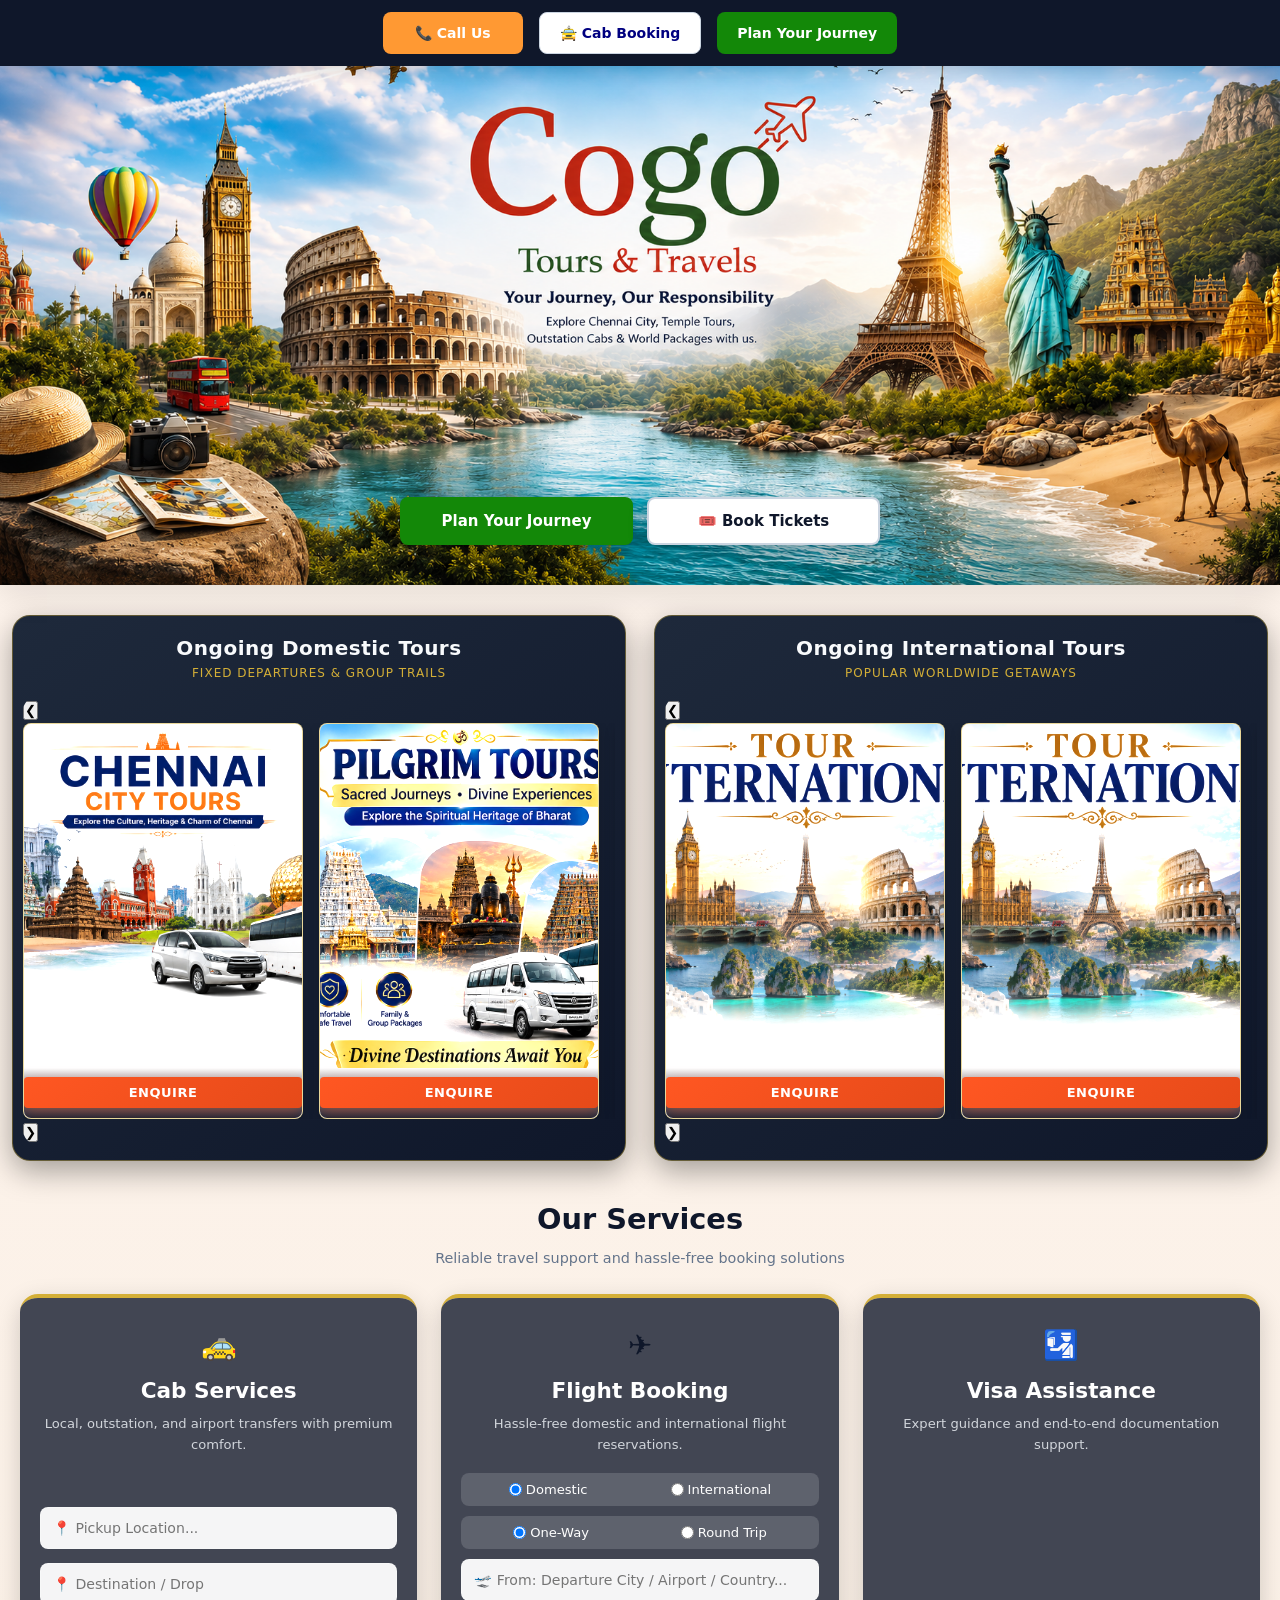
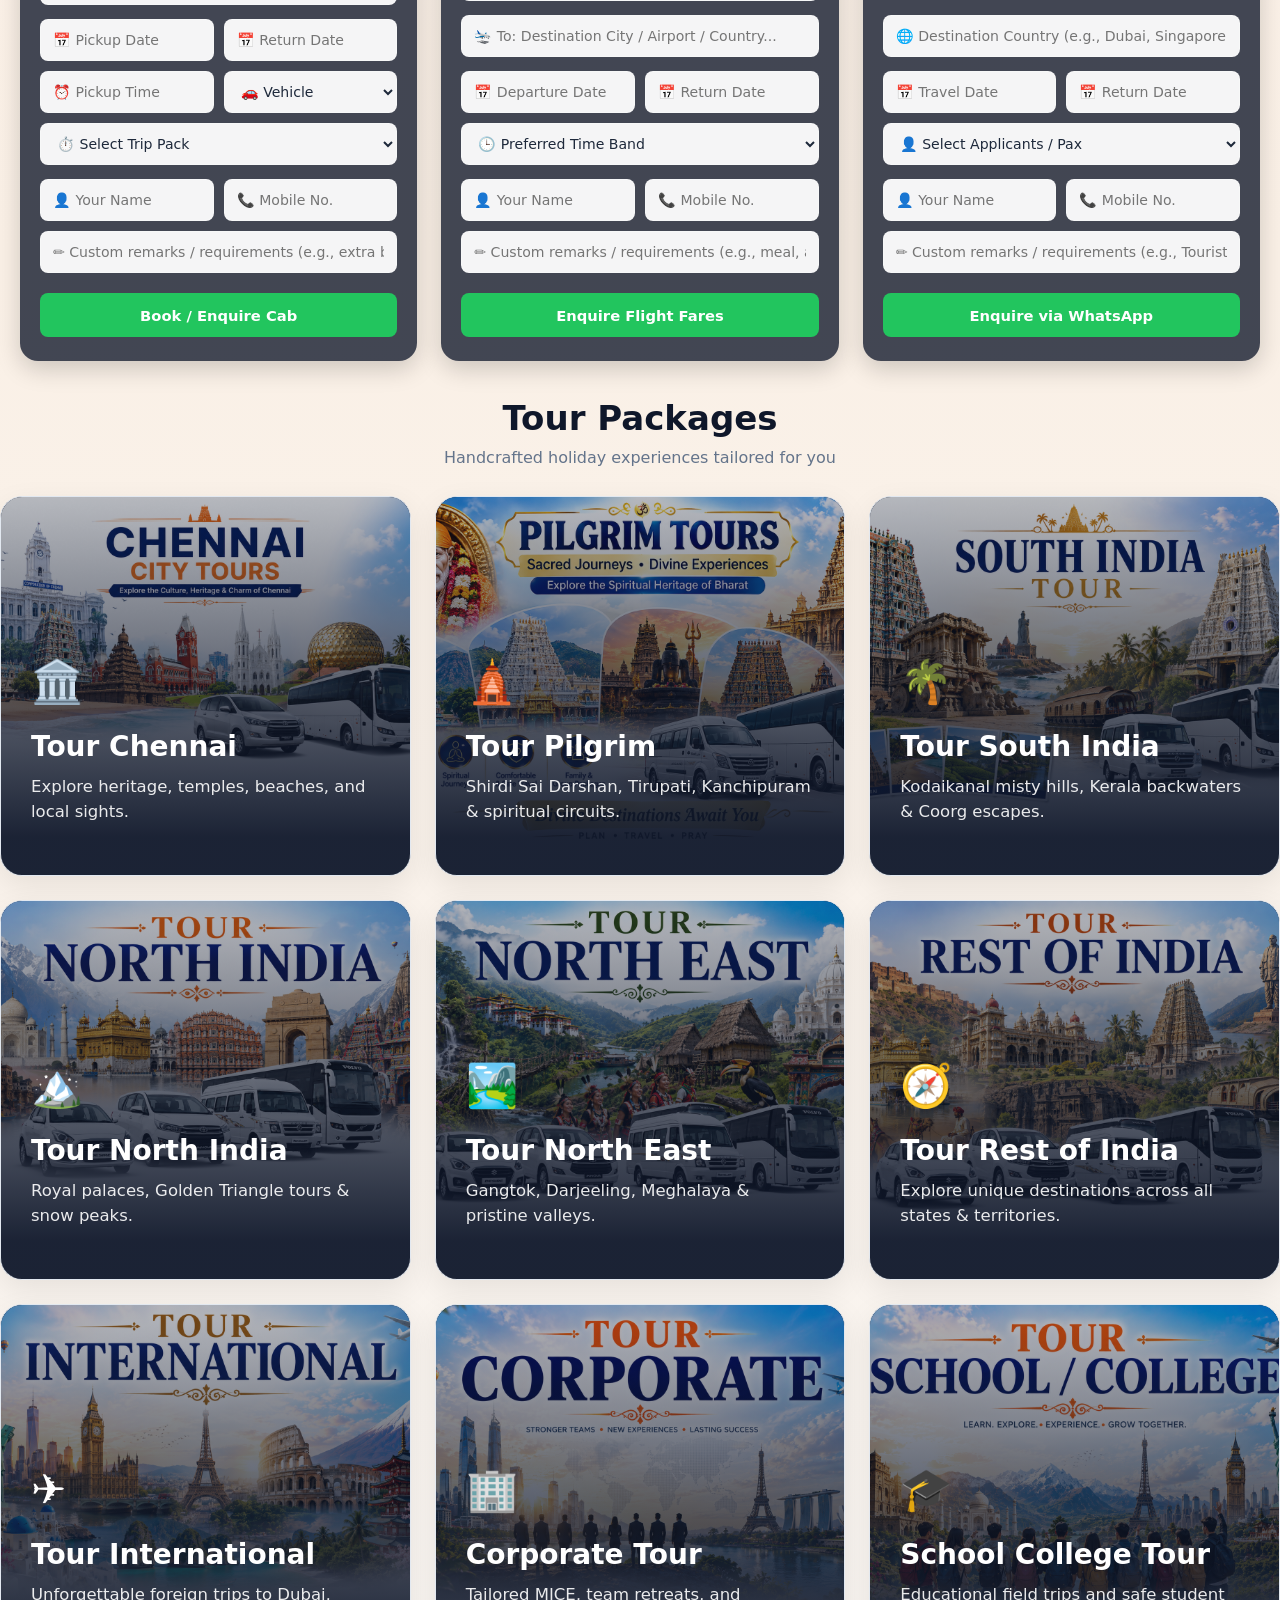
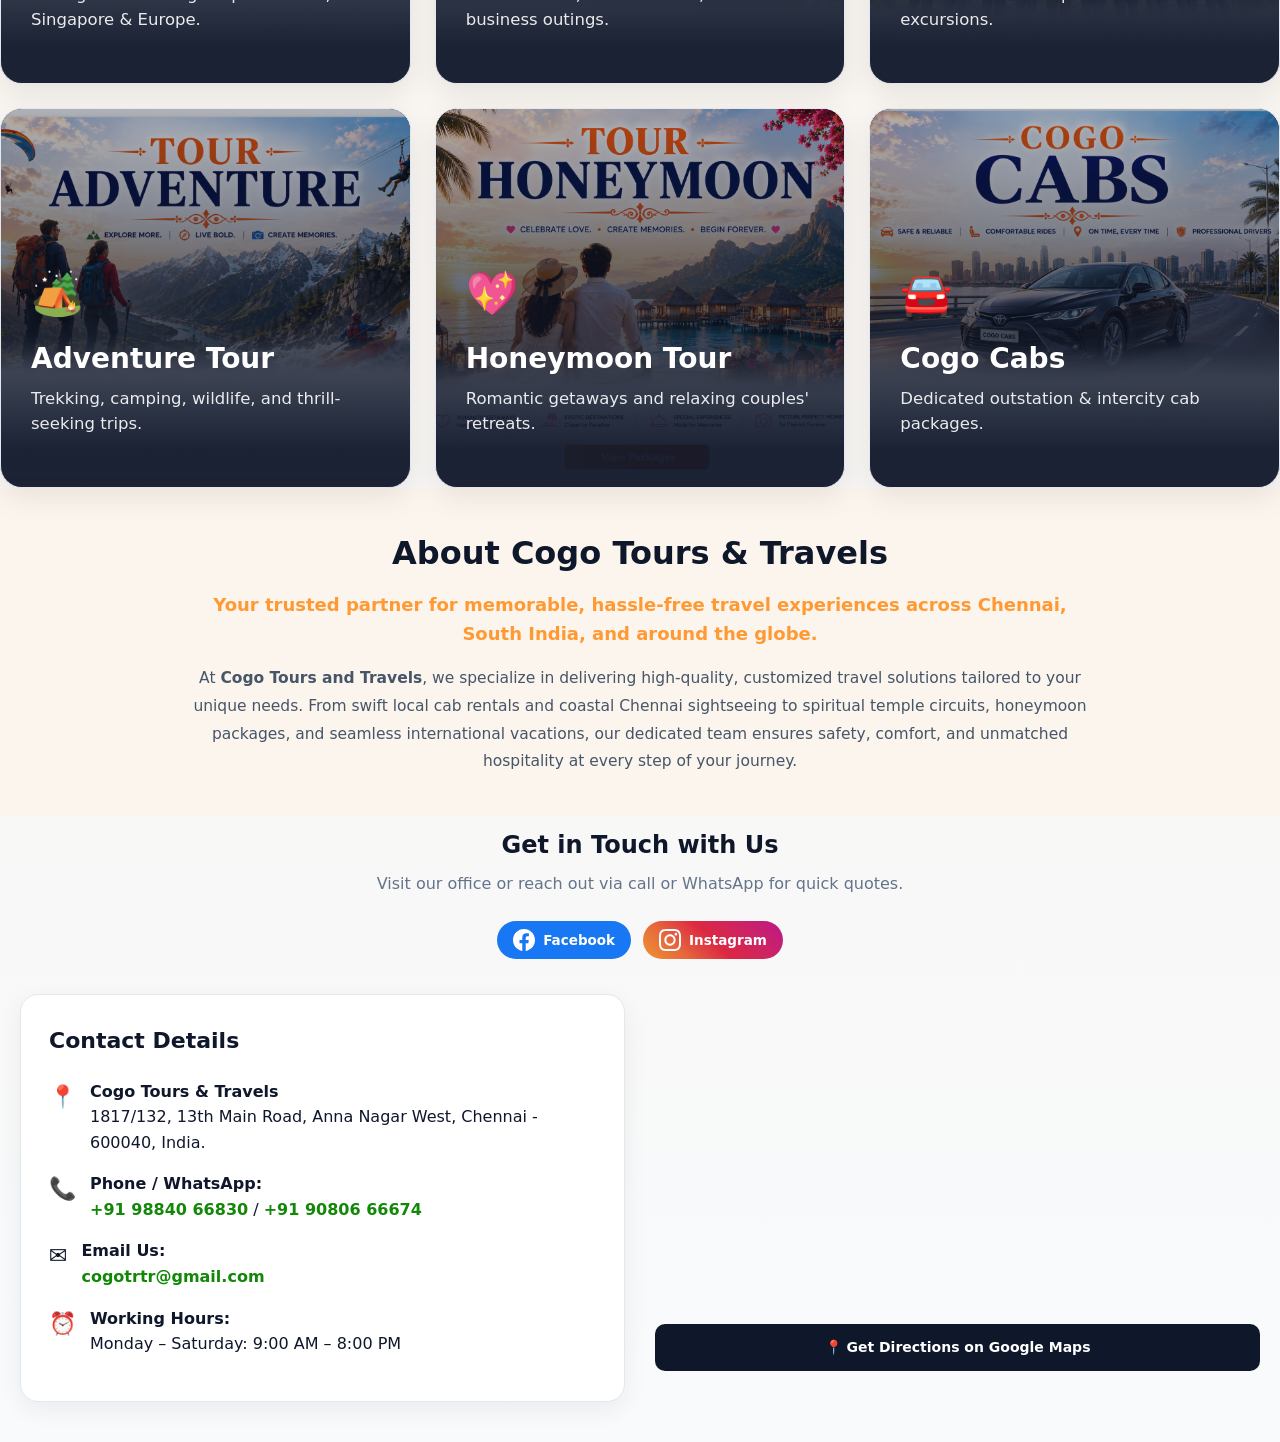
==== commit e3810f91: "Update index.html" ====
--- a/index.html
+++ b/index.html
@@ -34,57 +34,58 @@
   <!-- =========================================================
        3. ONGOING TOURS SECTION
   ========================================================= -->
-  <section class="ongoing-tours-section" id="ongoing-tours">
-    <div class="ongoing-dual-grid">
-
-      <!-- Domestic Tours Column -->
-      <div class="ongoing-column">
-        <div class="compact-header" style="text-align: center;">
-          <h2 class="bold-column-title" style="text-align: center;">Ongoing Domestic Tours</h2>
-          <p class="compact-sub" style="text-align: center;">Fixed departures &amp; group trails</p>
-        </div>
-
-        <div class="slider-container">
-          <button type="button" class="nav-arrow left-arrow" onclick="scrollTrack('domesticTrack', -1)" aria-label="Scroll Left">❮</button>
-
-          <div class="slider-wrapper">
-            <div id="domesticTrack" class="slider-track">
-             
-<!-- Slide 1 -->
-<div class="tour-card">
-  <div class="image-wrapper">
-    <img src="Images/images/chennai-main.png" alt="Chennai Heritage Trail" class="tour-image" loading="lazy">
-  </div>
-  <div class="card-footer">
-    <button class="enquire-btn" onclick="openEnquiry(this)">Enquire</button>
-  </div>
-</div>
-
-<!-- Slide 2 -->
-              <div class="tour-card">
-                <div class="image-wrapper">
-                  <img src="Images/images/pilgrim-main.png" alt="Tirupati and Kanchipuram Tour" class="tour-image" loading="lazy">
-                </div>
-                <div class="card-footer">
-                  <button type="button" class="enquire-btn" onclick="openCategoryModal('journey')">Enquire</button>
-                </div>
-              </div>
-
-              <!-- Slide 3 -->
-              <div class="tour-card">
-                <div class="image-wrapper">
-                  <img src="Images/images/south-main.png" alt="Misty Munnar Tour" class="tour-image" loading="lazy">
-                </div>
-                <div class="card-footer">
-                  <button type="button" class="enquire-btn" onclick="openCategoryModal('journey')">Enquire</button>
-                </div>
-              </div>
-            </div>
-          </div>
-
-          <button type="button" class="nav-arrow right-arrow" onclick="scrollTrack('domesticTrack', 1)" aria-label="Scroll Right">❯</button>
-        </div>
-      </div>
+<section class="ongoing-tours-section" id="ongoing-tours">
+  <div class="ongoing-dual-grid">
+
+    <!-- Domestic Tours Column -->
+    <div class="ongoing-column">
+      <div class="compact-header" style="text-align: center;">
+        <h2 class="bold-column-title" style="text-align: center;">Ongoing Domestic Tours</h2>
+        <p class="compact-sub" style="text-align: center;">Fixed departures &amp; group trails</p>
+      </div>
+
+      <div class="slider-container">
+        <button type="button" class="nav-arrow left-arrow" onclick="scrollTrack('domesticTrack', -1)" aria-label="Scroll Left">❮</button>
+
+        <div class="slider-wrapper">
+          <div id="domesticTrack" class="slider-track">
+            
+            <!-- Slide 1 -->
+            <div class="tour-card">
+              <div class="image-wrapper">
+                <img src="Images/images/chennai-main.png" alt="Chennai Heritage Trail" class="tour-image" loading="lazy">
+              </div>
+              <div class="card-footer">
+                <button type="button" class="enquire-btn" onclick="openCategoryModal('journey')">Enquire</button>
+              </div>
+            </div>
+
+            <!-- Slide 2 -->
+            <div class="tour-card">
+              <div class="image-wrapper">
+                <img src="Images/images/pilgrim-main.png" alt="Tirupati and Kanchipuram Tour" class="tour-image" loading="lazy">
+              </div>
+              <div class="card-footer">
+                <button type="button" class="enquire-btn" onclick="openCategoryModal('journey')">Enquire</button>
+              </div>
+            </div>
+
+            <!-- Slide 3 -->
+            <div class="tour-card">
+              <div class="image-wrapper">
+                <img src="Images/images/south-main.png" alt="Misty Munnar Tour" class="tour-image" loading="lazy">
+              </div>
+              <div class="card-footer">
+                <button type="button" class="enquire-btn" onclick="openCategoryModal('journey')">Enquire</button>
+              </div>
+            </div>
+
+          </div>
+        </div>
+
+        <button type="button" class="nav-arrow right-arrow" onclick="scrollTrack('domesticTrack', 1)" aria-label="Scroll Right">❯</button>
+      </div>
+    </div>
 
       <!-- International Tours Column -->
       <div class="ongoing-column">
@@ -664,5 +665,10 @@
   </div>
 
   <script src="script.js"></script>
+<!-- Full Page Image Lightbox Modal -->
+<div id="lightbox-modal" class="lightbox-modal">
+  <span id="lightbox-close" class="lightbox-close">&times;</span>
+  <img id="lightbox-img" class="lightbox-content" src="" alt="Full View Tour">
+</div>
 </body>
 </html>
--- a/style.css
+++ b/style.css
@@ -155,187 +155,188 @@
 }
 
 /* =========================================================
-   4. ONGOING TOURS SECTION
+   4. ONGOING TOURS SECTION (Conveyor Belt & Glass Look)
 ========================================================= */
 .ongoing-tours-section {
-  padding: 40px 20px 5px 20px;
+  padding: 30px 12px;
+  width: 100%;
+  box-sizing: border-box;
 }
 
 .ongoing-dual-grid {
-  display: grid;         
+  display: grid;
   grid-template-columns: 1fr;
-  gap: 24px;
+  gap: 28px;
+  width: 100%;
 }
 
 @media (min-width: 992px) {
   .ongoing-dual-grid {
     grid-template-columns: 1fr 1fr;
+    gap: 28px;
   }
 }
 
 .ongoing-column {
-  background-color: #fbf5ed;
-  border: 1px solid #ebd9c8;
+  background: linear-gradient(145deg, #1e293b, #0f172a);
+  border: 1px solid rgba(212, 175, 55, 0.4);
   border-radius: 18px;
-  padding: 16px;
-  box-shadow: 0 6px 20px rgba(0, 0, 0, 0.04);
+  padding: 16px 10px;
+  box-shadow: 0 10px 30px rgba(0, 0, 0, 0.35);
   display: flex;
   flex-direction: column;
-  justify-content: space-between;
+  overflow: hidden;
 }
 
 .compact-header {
-  margin-bottom: 8px;
-  padding-left: 8px;
-}
-
-.live-badge {
-  display: inline-block;
-  font-size: 11px;
+  margin-bottom: 14px;
+  text-align: center;
+}
+
+.bold-column-title {
+  font-size: 20px;
   font-weight: 800;
-  padding: 4px 10px;
-  border-radius: 20px;
+  color: #f8fafc;
+  letter-spacing: 0.5px;
+}
+
+.compact-sub {
+  font-size: 12px;
+  color: #D4AF37;
   text-transform: uppercase;
-  margin-bottom: 8px;
-}
-
-.live-badge.domestic { background-color: #fff3e0; color: #e65100; }
-.live-badge.intl { background-color: #e0f2fe; color: #0369a1; }
-
-.bold-column-title {
-  font-size: 22px;
-  font-weight: 800;
-  color: #0f172a;
-  line-height: 1.2;
-}
-
-.compact-sub {
-  font-size: 13.5px;
-  color: #64748b;
-}
-
+  letter-spacing: 1px;
+}
+
+/* Conveyor Belt Wrapper */
 .slider-container {
   position: relative;
-  display: flex;
-  align-items: center;
-}
-
-.slider-wrapper {
+  width: 100%;
+  overflow: hidden;
+  border-radius: 14px;
+}
+
+.slider-track {
+  display: flex;
+  gap: 16px;
   overflow-x: auto;
-  scroll-behavior: smooth;
-  padding: 8px 4px;
-  scrollbar-width: none;
-}
-
-.slider-wrapper::-webkit-scrollbar {
+  scroll-behavior: auto;
+  scrollbar-width: none; /* Hide scrollbars */
+  -ms-overflow-style: none;
+}
+
+.slider-track::-webkit-scrollbar {
   display: none;
 }
 
-.slider-track {
-  display: flex;
-  gap: 12px;
-}
-
-.slide-card {
+/* Classy Mobile & Desktop Tour Cards */
+.tour-card {
+  flex: 0 0 280px;
   position: relative;
-  flex: 0 0 calc(42% - 6px);
-  height: 350px;
   border-radius: 14px;
+  border: 1px solid rgba(212, 175, 55, 0.5);
+  background-color: #0b1329;
   overflow: hidden;
+  box-shadow: 0 8px 20px rgba(0, 0, 0, 0.4);
+  transition: transform 0.3s ease, box-shadow 0.3s ease;
   cursor: pointer;
-  border: 2px solid #D4AF37;
-  box-shadow: 0 4px 10px rgba(212, 175, 55, 0.2);
-  transition: transform 0.2s ease, box-shadow 0.2s ease;
-}
-
-.slide-card:hover,
-.slide-card.full-card-link:hover,
-.clickable-card:hover {
-  transform: translateY(-4px);
-  box-shadow: 0 8px 18px rgba(212, 175, 55, 0.4);
-}
-
-.slide-card img {
+}
+
+.tour-card:hover {
+  transform: translateY(-6px) scale(1.02);
+  box-shadow: 0 14px 28px rgba(212, 175, 55, 0.3);
+}
+
+.image-wrapper {
+  width: 100%;
+  height: 420px;
+  overflow: hidden;
+  position: relative;
+}
+
+.tour-image {
   width: 100%;
   height: 100%;
   object-fit: cover;
-}
-
-.slide-overlay {
+  transition: transform 0.5s ease, filter 0.3s ease;
+}
+
+/* Image Projection / Lift Effect on Touch/Hover */
+.tour-card:hover .tour-image,
+.tour-card:active .tour-image {
+  transform: scale(1.08);
+  filter: brightness(1.1);
+}
+
+/* Embedded Floating Enquire Button */
+.card-footer {
   position: absolute;
-  inset: 0;
-  background: linear-gradient(to top, rgba(15, 23, 42, 0.95) 20%, transparent 100%);
-  display: flex;
-  flex-direction: column;
-  justify-content: flex-end;
-  padding: 12px;
+  bottom: 0;
+  left: 0;
+  right: 0;
+  padding: 16px 12px;
+  background: linear-gradient(to top, rgba(15, 23, 42, 0.95) 0%, rgba(15, 23, 42, 0.4) 70%, transparent 100%);
+  display: flex;
+  justify-content: center;
+  z-index: 5;
+}
+
+.enquire-btn {
+  width: 100%;
+  padding: 10px 0;
+  font-size: 13px;
+  font-weight: 800;
+  background: linear-gradient(135deg, #ff5722, #e64a19);
   color: #ffffff;
-}
-
-.status-tag {
-  align-self: flex-start;
-  font-size: 10px;
-  font-weight: 800;
-  padding: 3px 8px;
-  border-radius: 6px;
-  margin-bottom: 6px;
+  border: 1px solid rgba(255, 255, 255, 0.2);
+  border-radius: 25px;
+  cursor: pointer;
   text-transform: uppercase;
-}
-
-.status-tag.ongoing { background: #138808; color: #fff; }
-.status-tag.upcoming { background: #FF9933; color: #fff; }
-
-.slide-overlay h4 { font-size: 14.5px; font-weight: 800; margin-bottom: 2px; }
-.slide-overlay p { font-size: 11px; opacity: 0.85; }
-
-.nav-arrow {
+  letter-spacing: 0.5px;
+  box-shadow: 0 4px 14px rgba(255, 87, 34, 0.4);
+}
+
+/* =========================================================
+   LIGHTBOX FULL-PAGE POPUP (ZOOM & GESTURES)
+========================================================= */
+.lightbox-modal {
+  display: none;
+  position: fixed;
+  top: 0;
+  left: 0;
+  width: 100vw;
+  height: 100vh;
+  background-color: rgba(0, 0, 0, 0.92);
+  backdrop-filter: blur(8px);
+  z-index: 9999;
+  justify-content: center;
+  align-items: center;
+  touch-action: none;
+}
+
+.lightbox-modal.active {
+  display: flex;
+}
+
+.lightbox-close {
   position: absolute;
-  top: 50%;
-  transform: translateY(-50%);
-  z-index: 10;
-  width: 32px;
-  height: 32px;
-  border-radius: 50%;
-  background: rgba(15, 23, 42, 0.85);
-  color: #D4AF37;
-  border: 1px solid #D4AF37;
-  font-size: 14px;
+  top: 20px;
+  right: 25px;
+  font-size: 36px;
+  color: #ffffff;
   cursor: pointer;
-  display: flex;
-  align-items: center;
-  justify-content: center;
-  transition: background 0.2s ease;
-}
-
-.nav-arrow:hover { background: #0f172a; }
-.left-arrow { left: -10px; }
-.right-arrow { right: -10px; }
-
-.column-action-bar {
-  margin-top: 10px;
-  padding-top: 10px;
-  border-top: 1px dashed #d6c5b3;
-  display: flex;
-  align-items: center;
-  justify-content: space-between;
-  gap: 10px;
-}
-
-.column-action-bar span { font-size: 13px; font-weight: 600; color: #475569; }
-
-.btn-primary-single {
-  background: #138808;
-  color: #ffffff;
-  border: none;
-  padding: 9px 14px;
+  z-index: 10000;
+  line-height: 1;
+}
+
+.lightbox-content {
+  max-width: 90vw;
+  max-height: 88vh;
+  object-fit: contain;
   border-radius: 8px;
-  font-weight: 800;
-  font-size: 12.5px;
-  cursor: pointer;
-  white-space: nowrap;
-}
-
-.btn-primary-single.btn-intl { background: #0f172a; }
+  border: 1px solid rgba(212, 175, 55, 0.6);
+  box-shadow: 0 0 30px rgba(0, 0, 0, 0.8);
+  transition: transform 0.1s linear;
+}
 
 /* =========================================================
    5. OUR SERVICES SECTION
@@ -1077,119 +1078,268 @@
 }
 
 /* =========================================================
-   10. MODAL DYNAMIC SLIDER & CONTENT LAYOUT
+   9. MODAL POPUP & INTERACTIVE TOP TABS
 ========================================================= */
-#modalDynamicContent {
-  width: 100%;
-  margin-top: 10px;
-}
-
-.modal-card-container {
+.modal-overlay {
+  display: none;
+  position: fixed;
+  inset: 0;
+  background: rgba(15, 23, 42, 0.85);
+  backdrop-filter: blur(4px);
+  z-index: 2000;
+  align-items: center;
+  justify-content: center;
+  padding: 16px;
+  opacity: 0;
+  transition: opacity 0.25s ease-in-out;
+}
+
+.modal-overlay.show { 
+  display: flex !important; 
+  opacity: 1 !important;
+  pointer-events: auto !important;
+}
+
+.modal-box {
   background: #ffffff;
-  padding: 24px;
-  border-radius: 12px;
-  max-width: 850px;
-  width: 90%;
-  margin: auto;
+  width: 100%;
+  max-width: 680px;
+  border-radius: 20px;
+  padding: 28px;
   position: relative;
-  box-shadow: 0 10px 30px rgba(0, 0, 0, 0.3);
-}
-
-.modal-header-simple {
-  margin-bottom: 16px;
-}
-
-.modal-slider-wrapper {
-  position: relative;
-  display: flex;
-  align-items: center;
-  width: 100%;
-  padding: 0 10px;
-}
-
-.modal-slider-container {
-  width: 100%;
-  overflow-x: auto;
-  scroll-behavior: smooth;
-  scrollbar-width: none;
-  padding: 10px 0;
-}
-
-.modal-slider-container::-webkit-scrollbar {
-  display: none;
-}
-
-.modal-slider-container .slider-track {
-  display: flex;
-  gap: 16px;
-  width: max-content;
-}
-
-.modal-slider-container .slide-card {
-  flex: 0 0 220px;
-  height: 320px;
-  position: relative;
-  border-radius: 12px;
-  overflow: hidden;
-  cursor: pointer;
-  border: 2px solid #D4AF37;
-  box-shadow: 0 4px 12px rgba(0, 0, 0, 0.15);
-  transition: transform 0.2s ease, box-shadow 0.2s ease;
-}
-
-.modal-slider-container .slide-card:hover {
-  transform: translateY(-4px);
-  box-shadow: 0 8px 20px rgba(212, 175, 55, 0.35);
-}
-
-.modal-slider-container .slide-card img {
-  width: 100%;
-  height: 100%;
-  object-fit: cover;
-  display: block;
-}
-
-.modal-slider-wrapper .nav-arrow {
+  max-height: 90vh;
+  overflow-y: auto;
+  box-shadow: 0 20px 50px rgba(0, 0, 0, 0.3);
+  box-sizing: border-box;
+}
+
+.modal-close {
   position: absolute;
-  top: 50%;
-  transform: translateY(-50%);
-  z-index: 15;
+  top: 18px;
+  right: 18px;
+  background: #f1f5f9;
+  border: none;
   width: 36px;
   height: 36px;
-  background: rgba(15, 23, 42, 0.9);
-  color: #D4AF37;
-  border: 1px solid #D4AF37;
   border-radius: 50%;
-  display: flex;
-  align-items: center;
-  justify-content: center;
+  font-weight: bold;
+  font-size: 18px;
+  color: #475569;
   cursor: pointer;
-  transition: background 0.2s ease, transform 0.2s ease;
-}
-
-.modal-slider-wrapper .nav-arrow:hover {
-  background: #FF9933;
+  display: flex;
+  align-items: center;
+  justify-content: center;
+  transition: all 0.2s ease;
+  z-index: 10;
+}
+
+.modal-close:hover { 
+  background: #e2e8f0; 
+  color: #0f172a; 
+}
+
+#modalTitle { 
+  font-size: 22px; 
+  font-weight: 800; 
+  color: #0f172a; 
+  margin-bottom: 4px; 
+}
+
+.modal-desc { 
+  font-size: 14px; 
+  color: #64748b; 
+  margin-bottom: 16px; 
+}
+
+/* Sub-Tab Navigation inside Modal */
+.sub-tab-container {
+  display: flex;
+  gap: 10px;
+  overflow-x: auto;
+  margin-bottom: 18px;
+  border-bottom: 2px solid #e2e8f0;
+  padding-bottom: 12px;
+  -webkit-overflow-scrolling: touch;
+}
+
+.sub-tab-btn {
+  padding: 10px 18px;
+  border-radius: 8px;
+  font-size: 14px;
+  font-weight: 800;
+  cursor: pointer;
+  white-space: nowrap;
+  transition: transform 0.2s ease, box-shadow 0.2s ease, opacity 0.2s ease;
   color: #ffffff;
-  transform: translateY(-50%) scale(1.05);
-}
-
-.modal-slider-wrapper .left-arrow { left: -12px; }
-.modal-slider-wrapper .right-arrow { right: -12px; }
-
-.modal-close-btn {
-  position: absolute;
-  top: 12px;
-  right: 16px;
-  background: transparent;
+  border: 2px solid transparent;
+}
+
+.sub-tab-btn:hover {
+  transform: translateY(-2px);
+  box-shadow: 0 4px 10px rgba(0, 0, 0, 0.15);
+  opacity: 0.95;
+}
+
+.sub-tab-btn.tab-color-0 { background-color: #FF9933; border-color: #e68a2e; } 
+.sub-tab-btn.tab-color-1 { background-color: #0F172A; border-color: #050b14; } 
+.sub-tab-btn.tab-color-2 { background-color: #138808; border-color: #0f6e06; } 
+.sub-tab-btn.tab-color-3 { background-color: #D97706; border-color: #b46204; } 
+
+.sub-tab-btn.active { 
+  box-shadow: 0 0 0 3px #ffffff, 0 0 0 5px #0f172a; 
+}
+
+/* Modal Body Content Area */
+.modal-body-wrapper {
+  background: #FFF5EE;
+  border: 1.5px solid #FFE4E1;
+  padding: 22px;
+  border-radius: 14px;
+  margin-bottom: 20px;
+  font-size: 16px;
+  color: #0f172a;
+}
+
+.form-group {
+  margin-bottom: 14px;
+}
+
+.form-group label {
+  display: block;
+  font-size: 13.5px;
+  font-weight: 700;
+  color: #334155;
+  margin-bottom: 5px;
+}
+
+.form-group input,
+.form-group textarea {
+  width: 100%;
+  padding: 12px;
+  border: 1.5px solid #cbd5e1;
+  border-radius: 8px;
+  font-size: 15px;
+  outline: none;
+  box-sizing: border-box;
+  transition: border-color 0.2s;
+}
+
+.form-group input:focus,
+.form-group textarea:focus { 
+  border-color: #FF9933; 
+}
+
+/* Modal Action Buttons */
+.modal-actions-grid {
+  display: grid;
+  grid-template-columns: 1fr 1fr;
+  gap: 12px;
+  margin-top: 18px;
+}
+
+.action-btn {
+  padding: 14px;
+  border-radius: 10px;
   border: none;
-  font-size: 24px;
+  font-weight: 800;
+  font-size: 15px;
   cursor: pointer;
-  color: #333;
+  display: flex;
+  align-items: center;
+  justify-content: center;
+  gap: 8px;
+  transition: opacity 0.2s ease, transform 0.1s ease;
+}
+
+.action-btn:active { transform: scale(0.98); }
+.btn-wa { background-color: #138808; color: #ffffff; }
+.btn-email { background-color: #0F172A; color: #ffffff; }
+
+/* Tariff & Bulletins */
+.tariff-box { margin-top: 10px; }
+
+.tariff-box h4 {
+  font-size: 18px;
+  font-weight: 800;
+  color: #9a3412;
+  margin-bottom: 8px;
+  border-bottom: 1px dashed #fdba74;
+  padding-bottom: 4px;
+}
+
+.tariff-box p { 
+  font-size: 15px; 
+  color: #475569; 
+  margin-bottom: 14px; 
+}
+
+.bulletin-list {
+  list-style: none;
+  display: flex;
+  flex-direction: column;
+  gap: 10px;
+  padding: 0;
+  margin: 10px 0;
+}
+
+.bulletin-item {
+  display: flex;
+  justify-content: space-between;
+  align-items: center;
+  padding: 12px 16px;
+  background-color: #f1f5f9;
+  border-left: 4px solid #2563eb;
+  border-radius: 8px;
+  font-size: 16px;
+  font-weight: 700;
+  color: #1e293b;
+}
+
+.bulletin-item .bullet-label { 
+  display: flex; 
+  align-items: center; 
+  gap: 8px; 
+}
+
+.bulletin-item .bullet-label::before { 
+  content: "•"; 
+  color: #2563eb; 
+  font-size: 1.4rem; 
+  line-height: 1; 
+}
+
+.bulletin-item .bullet-price {
+  font-weight: 800;
+  color: #138808;
+  background: #dcfce7;
+  padding: 3px 10px;
+  border-radius: 6px;
+  font-size: 14px;
+}
+
+/* Mobile Optimizations */
+@media (max-width: 576px) {
+  .modal-box {
+    padding: 18px 14px;
+    border-radius: 14px;
+  }
+  
+  .modal-actions-grid {
+    grid-template-columns: 1fr;
+  }
+  
+  .bulletin-item {
+    flex-direction: column;
+    align-items: flex-start;
+    gap: 6px;
+  }
 }
 
 /* =========================================================
    11. PAMPHLET LIGHTBOX MODAL & INTERACTIVE ZOOM ENGINE
 ========================================================= */
+
+/* Swiper Thumbnail Cards */
 .pamphlet-swiper {
   display: flex;
   gap: 15px;
@@ -1203,7 +1353,9 @@
   scroll-snap-type: x mandatory;
 }
 
-.pamphlet-swiper::-webkit-scrollbar { display: none; }
+.pamphlet-swiper::-webkit-scrollbar { 
+  display: none; 
+}
 
 .pamphlet-card {
   flex: 0 0 130px;
@@ -1222,9 +1374,20 @@
   padding: 4px;
 }
 
-.pamphlet-card:hover { transform: scale(1.04); border-color: #FF9933; }
-.pamphlet-card img { width: 100%; height: 100%; object-fit: contain; display: block; border-radius: 6px; }
-
+.pamphlet-card:hover { 
+  transform: scale(1.04); 
+  border-color: #FF9933; 
+}
+
+.pamphlet-card img { 
+  width: 100%; 
+  height: 100%; 
+  object-fit: contain; 
+  display: block; 
+  border-radius: 6px; 
+}
+
+/* Lightbox Modal Base */
 #pamphletLightbox,
 #imageModal,
 .pamphlet-lightbox,
@@ -1266,32 +1429,34 @@
   position: relative;
 }
 
+/* Lightbox Single Active Image */
 #lightboxImage,
-#imgModalSrc,
-.pamphlet-modal-content {
+#imgModalSrc {
   max-width: 90vw;
-  max-height: 85vh;
+  max-height: 82vh;
   object-fit: contain;
   transition: transform 0.2s ease-in-out;
   cursor: zoom-in;
   transform-origin: center center;
   border-radius: 8px;
   box-shadow: 0 10px 30px rgba(0, 0, 0, 0.8);
-}
-
+  touch-action: manipulation;
+}
+
+/* Close Button */
 .pamphlet-close,
 .pamphlet-lightbox-close,
 .lightbox-close {
   position: absolute;
   top: 20px;
-  right: 25px;
+  right: 20px;
   color: #ffffff;
-  font-size: 36px;
+  font-size: 30px;
   font-weight: bold;
   cursor: pointer;
   background: rgba(255, 255, 255, 0.2);
-  width: 46px;
-  height: 46px;
+  width: 42px;
+  height: 42px;
   border-radius: 50%;
   display: flex;
   align-items: center;
@@ -1302,8 +1467,11 @@
 
 .pamphlet-close:hover,
 .pamphlet-lightbox-close:hover,
-.lightbox-close:hover { background: #ff5a00; }
-
+.lightbox-close:hover { 
+  background: #ff5a00; 
+}
+
+/* Nav Arrows */
 .lightbox-nav,
 .pamphlet-prev,
 .pamphlet-next,
@@ -1315,9 +1483,9 @@
   background: rgba(255, 255, 255, 0.25);
   color: #ffffff;
   border: none;
-  font-size: 28px;
-  width: 50px;
-  height: 50px;
+  font-size: 24px;
+  width: 44px;
+  height: 44px;
   border-radius: 50%;
   cursor: pointer;
   z-index: 1000001;
@@ -1337,17 +1505,18 @@
   transform: translateY(-50%) scale(1.1);
 }
 
-.prev-btn, .pamphlet-prev, #prevBtn { left: 20px; }
-.next-btn, .pamphlet-next, #nextBtn { right: 20px; }
-
+.prev-btn, .pamphlet-prev, #prevBtn { left: 15px; }
+.next-btn, .pamphlet-next, #nextBtn { right: 15px; }
+
+/* Zoom Controls Bar */
 .zoom-controls {
   position: absolute;
-  bottom: 25px;
-  display: flex;
-  gap: 12px;
+  bottom: 20px;
+  display: flex;
+  gap: 10px;
   z-index: 1000001;
   background: rgba(15, 23, 42, 0.85);
-  padding: 8px 18px;
+  padding: 6px 14px;
   border-radius: 30px;
   box-shadow: 0 4px 15px rgba(0, 0, 0, 0.5);
 }
@@ -1356,10 +1525,10 @@
   background: #ff5a00;
   color: #ffffff;
   border: none;
-  padding: 8px 16px;
+  padding: 6px 14px;
   border-radius: 20px;
   font-weight: bold;
-  font-size: 14px;
+  font-size: 13px;
   cursor: pointer;
   transition: background 0.2s ease, transform 0.1s ease;
 }
@@ -1375,12 +1544,13 @@
   left: 50%;
   transform: translateX(-50%);
   color: #cbd5e1;
-  font-size: 13px;
+  font-size: 12px;
   z-index: 1000001;
   pointer-events: none;
-}
-
-.pamphlet-modal-content,
+  white-space: nowrap;
+}
+
+/* Horizontal Pamphlet Gallery Container */
 .pamphlet-list,
 .pamphlet-container {
   display: flex;
@@ -1388,18 +1558,17 @@
   overflow-x: auto;
   overflow-y: hidden;
   scroll-snap-type: x mandatory;
-  gap: 24px;
-  padding: 20px;
+  gap: 20px;
+  padding: 15px;
   width: 90vw;
   max-width: 1100px;
-  max-height: 85vh;
+  max-height: 80vh;
   align-items: center;
   justify-content: flex-start;
   border-radius: 12px;
   -webkit-overflow-scrolling: touch;
 }
 
-.pamphlet-modal-content img,
 .pamphlet-list img,
 .pamphlet-item {
   scroll-snap-align: center;
@@ -1410,6 +1579,36 @@
   object-fit: contain;
   border-radius: 8px;
   box-shadow: 0 10px 25px rgba(0, 0, 0, 0.25);
+}
+
+/* Mobile Adjustments */
+@media (max-width: 576px) {
+  .lightbox-nav, .prev-btn, .next-btn {
+    width: 36px;
+    height: 36px;
+    font-size: 18px;
+  }
+  
+  .prev-btn, .pamphlet-prev, #prevBtn { left: 8px; }
+  .next-btn, .pamphlet-next, #nextBtn { right: 8px; }
+  
+  .pamphlet-close {
+    top: 12px;
+    right: 12px;
+    width: 36px;
+    height: 36px;
+    font-size: 24px;
+  }
+  
+  .zoom-controls {
+    bottom: 15px;
+    padding: 4px 10px;
+  }
+  
+  .zoom-controls button {
+    padding: 5px 10px;
+    font-size: 11px;
+  }
 }
 
 /* =========================================================
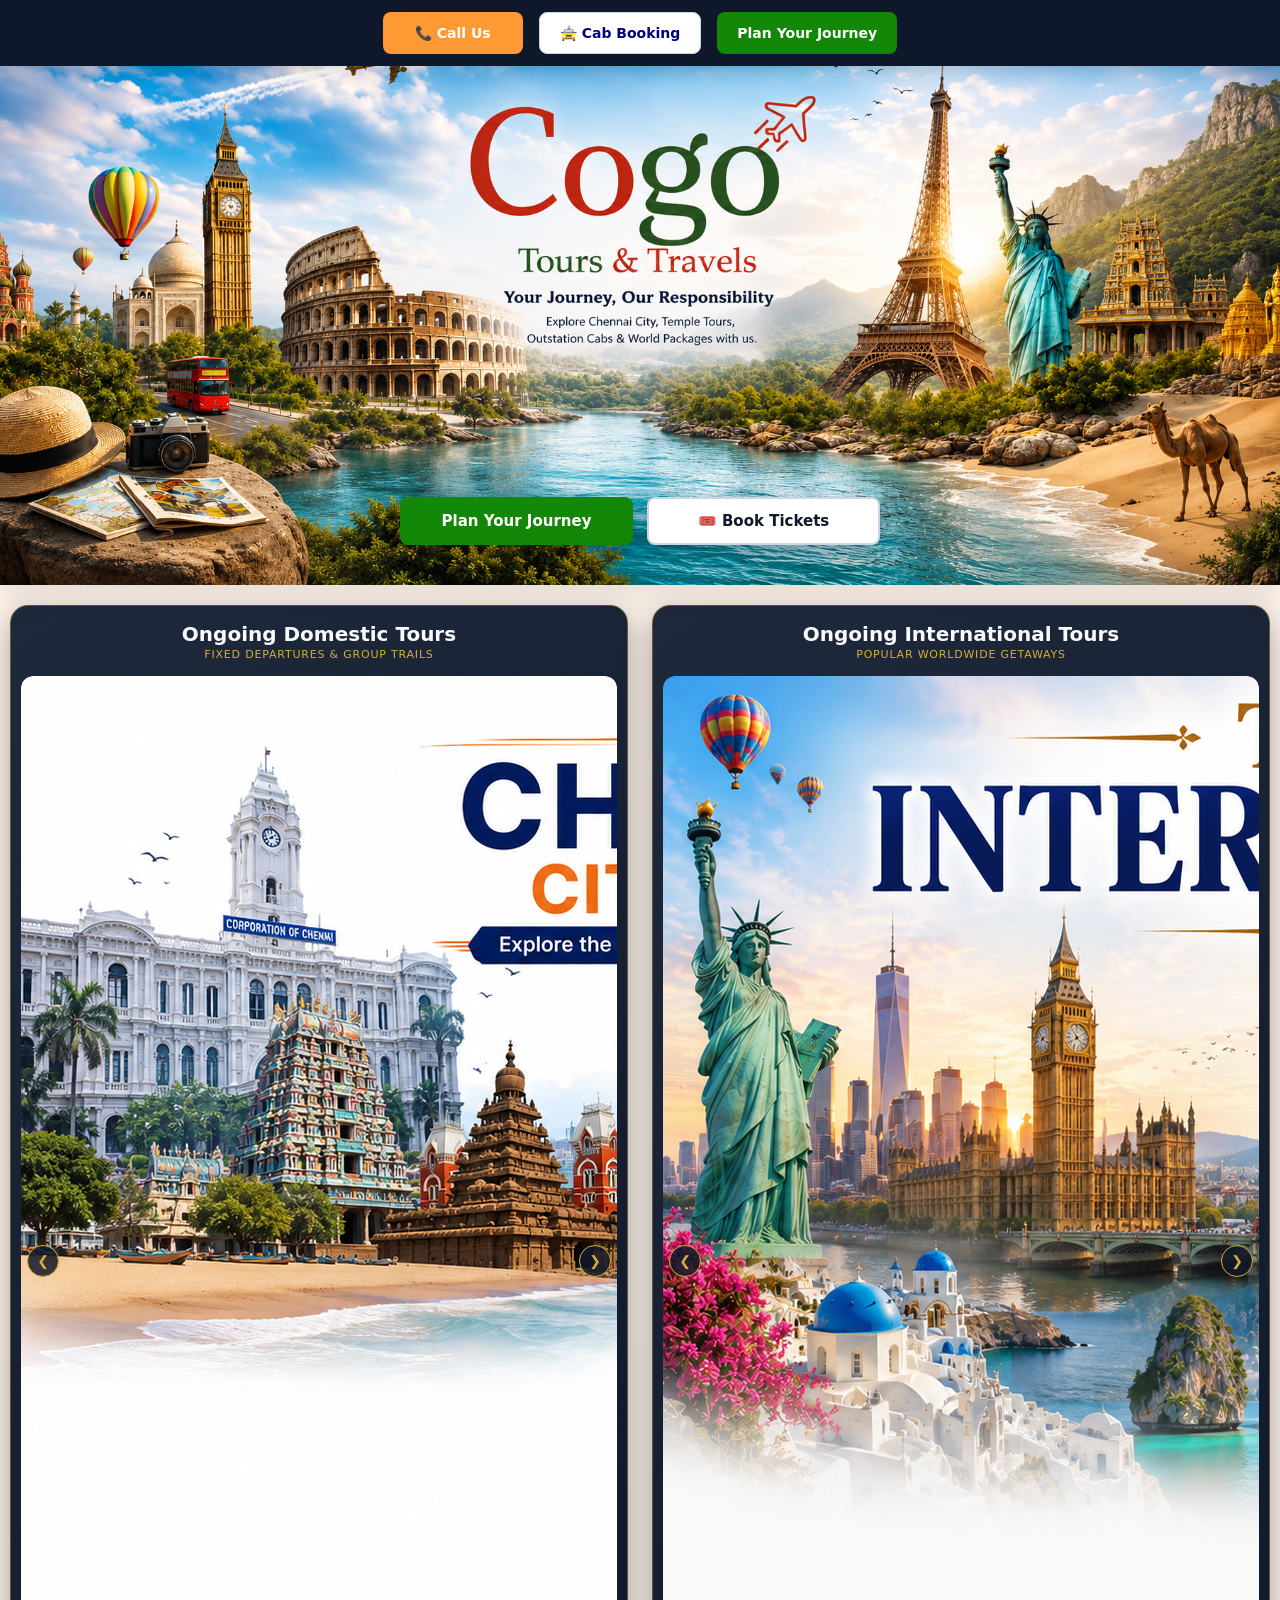
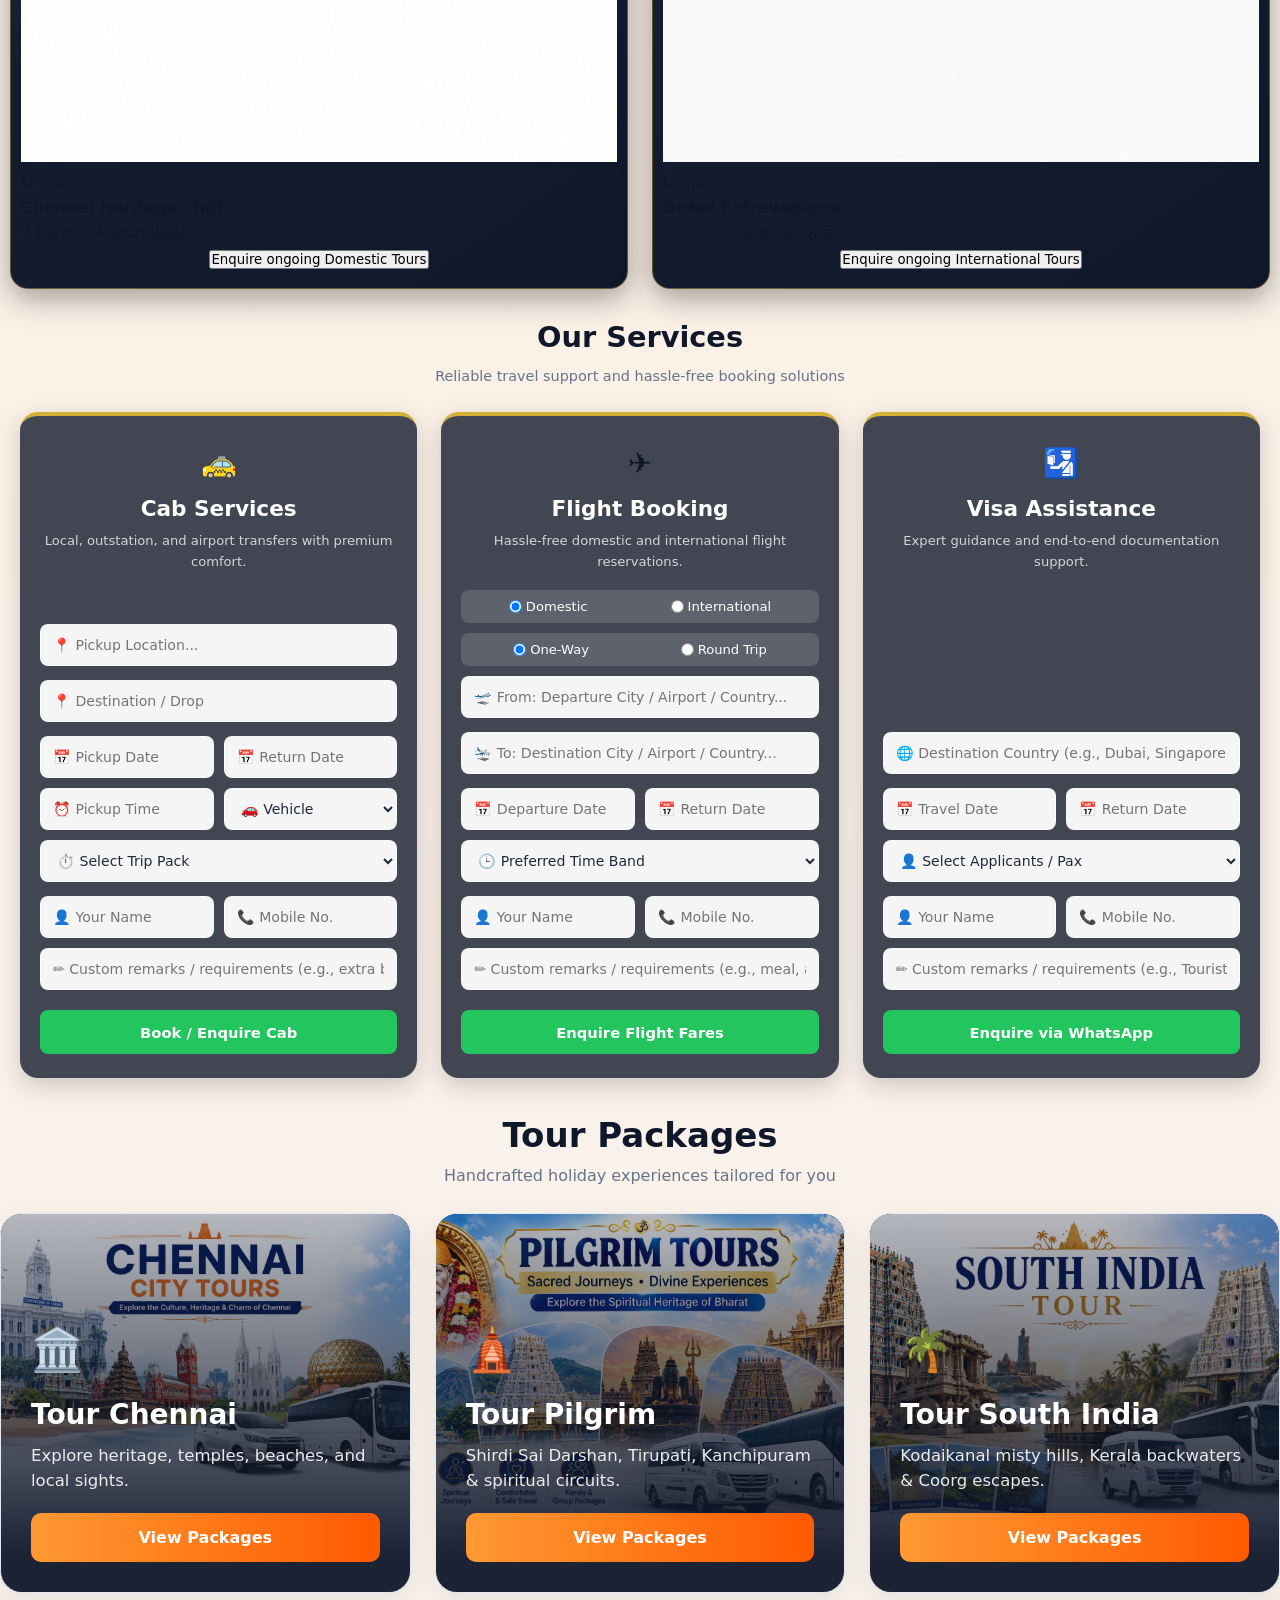
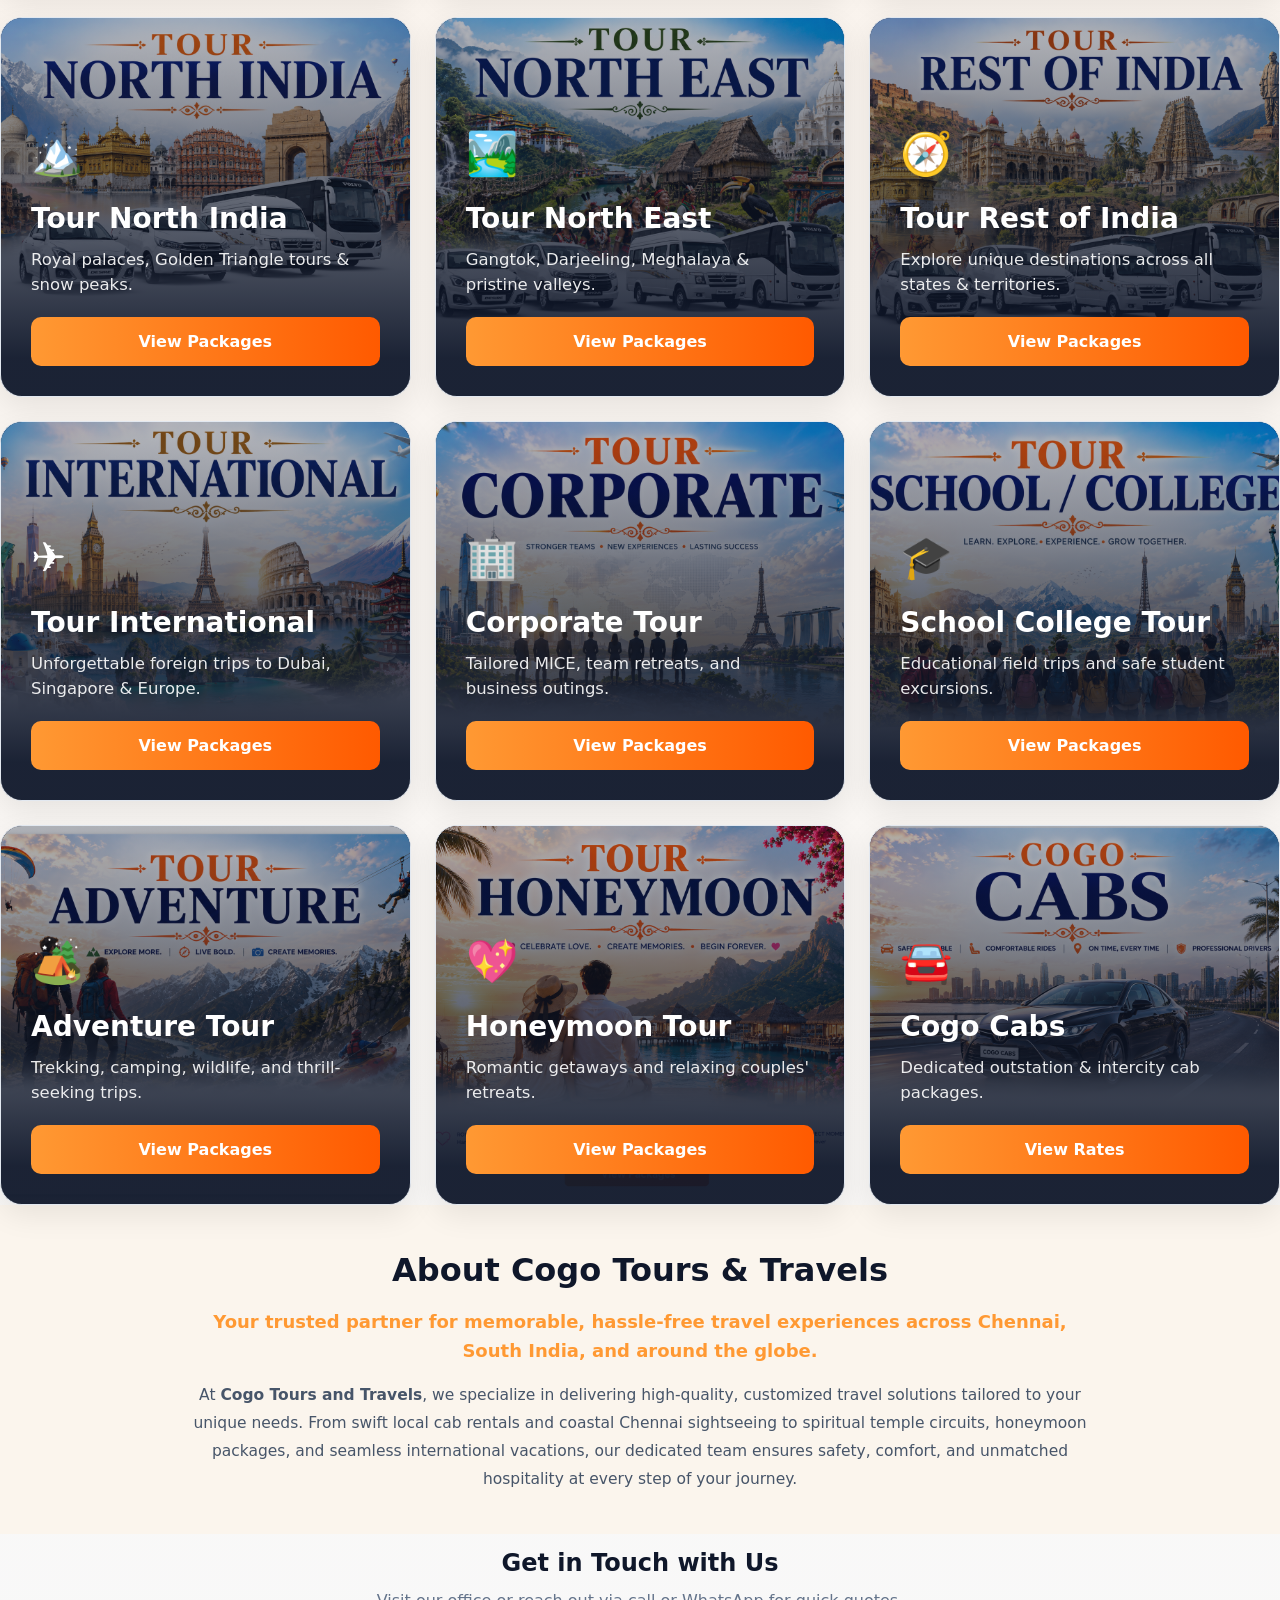
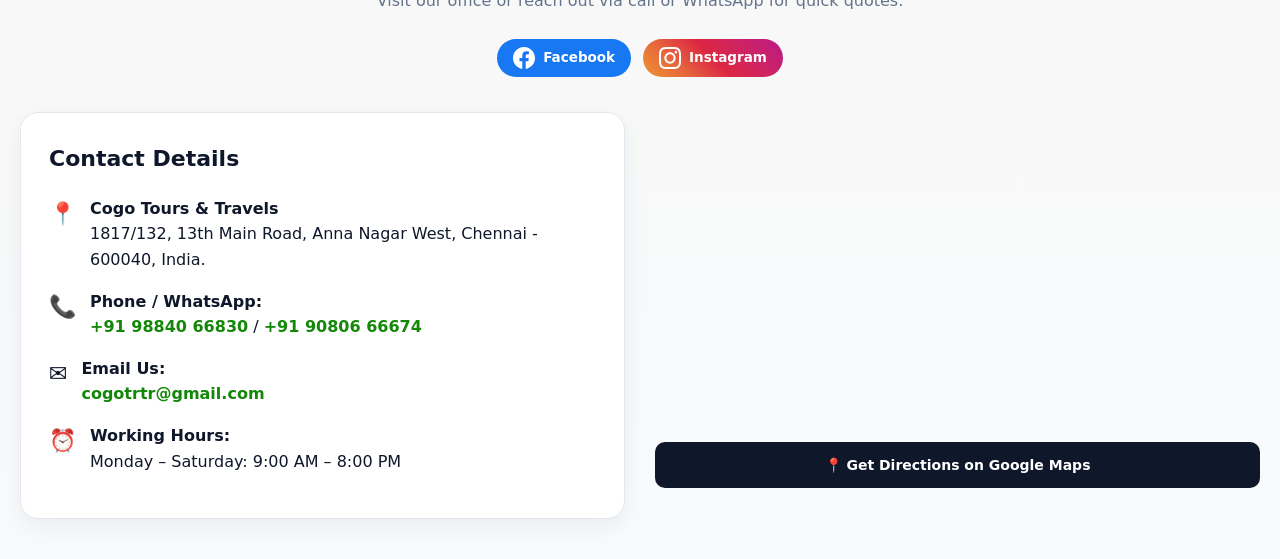
==== commit dd05a475: "Refactor ongoing tours section and update markup" ====
--- a/index.html
+++ b/index.html
@@ -34,58 +34,60 @@
   <!-- =========================================================
        3. ONGOING TOURS SECTION
   ========================================================= -->
-<section class="ongoing-tours-section" id="ongoing-tours">
-  <div class="ongoing-dual-grid">
-
-    <!-- Domestic Tours Column -->
-    <div class="ongoing-column">
-      <div class="compact-header" style="text-align: center;">
-        <h2 class="bold-column-title" style="text-align: center;">Ongoing Domestic Tours</h2>
-        <p class="compact-sub" style="text-align: center;">Fixed departures &amp; group trails</p>
-      </div>
-
-      <div class="slider-container">
-        <button type="button" class="nav-arrow left-arrow" onclick="scrollTrack('domesticTrack', -1)" aria-label="Scroll Left">❮</button>
-
-        <div class="slider-wrapper">
-          <div id="domesticTrack" class="slider-track">
-            
-            <!-- Slide 1 -->
-            <div class="tour-card">
-              <div class="image-wrapper">
-                <img src="Images/images/chennai-main.png" alt="Chennai Heritage Trail" class="tour-image" loading="lazy">
+  <section class="ongoing-tours-section" id="ongoing-tours">
+    <div class="ongoing-dual-grid">
+
+      <!-- Domestic Tours Column -->
+      <div class="ongoing-column">
+        <div class="compact-header" style="text-align: center;">
+          <h2 class="bold-column-title" style="text-align: center;">Ongoing Domestic Tours</h2>
+          <p class="compact-sub" style="text-align: center;">Fixed departures &amp; group trails</p>
+        </div>
+
+        <div class="slider-container">
+          <button type="button" class="nav-arrow left-arrow" onclick="scrollTrack('domesticTrack', -1)" aria-label="Scroll Left">❮</button>
+
+          <div class="slider-wrapper">
+            <div id="domesticTrack" class="slider-track">
+              <!-- Slide 1 -->
+              <div class="slide-card" onclick="openPamphletList(['Images/images/chennai-main.png', 'Images/images/pilgrim-main.png', 'Images/images/south-main.png'], 0)">
+                <img src="Images/images/chennai-main.png" alt="Chennai Heritage Trail" loading="lazy">
+                <div class="slide-overlay">
+                  <span class="status-tag ongoing">Ongoing</span>
+                  <h4>Chennai Heritage Trail</h4>
+                  <p>3 Days • March 2026</p>
+                </div>
               </div>
-              <div class="card-footer">
-                <button type="button" class="enquire-btn" onclick="openCategoryModal('journey')">Enquire</button>
+
+              <!-- Slide 2 -->
+              <div class="slide-card" onclick="openPamphletList(['Images/images/chennai-main.png', 'Images/images/pilgrim-main.png', 'Images/images/south-main.png'], 1)">
+                <img src="Images/images/pilgrim-main.png" alt="Tirupati and Kanchipuram Tour" loading="lazy">
+                <div class="slide-overlay">
+                  <span class="status-tag upcoming">Filling Fast</span>
+                  <h4>Tirupati &amp; Kanchi</h4>
+                  <p>2 Days • Weekend</p>
+                </div>
+              </div>
+
+              <!-- Slide 3 -->
+              <div class="slide-card" onclick="openPamphletList(['Images/images/chennai-main.png', 'Images/images/pilgrim-main.png', 'Images/images/south-main.png'], 2)">
+                <img src="Images/images/south-main.png" alt="Misty Munnar Tour" loading="lazy">
+                <div class="slide-overlay">
+                  <span class="status-tag upcoming">Upcoming</span>
+                  <h4>Misty Munnar</h4>
+                  <p>5 Days • Booking Open</p>
+                </div>
               </div>
             </div>
-
-            <!-- Slide 2 -->
-            <div class="tour-card">
-              <div class="image-wrapper">
-                <img src="Images/images/pilgrim-main.png" alt="Tirupati and Kanchipuram Tour" class="tour-image" loading="lazy">
-              </div>
-              <div class="card-footer">
-                <button type="button" class="enquire-btn" onclick="openCategoryModal('journey')">Enquire</button>
-              </div>
-            </div>
-
-            <!-- Slide 3 -->
-            <div class="tour-card">
-              <div class="image-wrapper">
-                <img src="Images/images/south-main.png" alt="Misty Munnar Tour" class="tour-image" loading="lazy">
-              </div>
-              <div class="card-footer">
-                <button type="button" class="enquire-btn" onclick="openCategoryModal('journey')">Enquire</button>
-              </div>
-            </div>
-
-          </div>
-        </div>
-
-        <button type="button" class="nav-arrow right-arrow" onclick="scrollTrack('domesticTrack', 1)" aria-label="Scroll Right">❯</button>
-      </div>
-    </div>
+          </div>
+
+          <button type="button" class="nav-arrow right-arrow" onclick="scrollTrack('domesticTrack', 1)" aria-label="Scroll Right">❯</button>
+        </div>
+
+        <div class="column-action-bar" style="justify-content: center; text-align: center;">
+          <button type="button" class="btn-primary-single" onclick="openCategoryModal('journey')">Enquire ongoing Domestic Tours</button>
+        </div>
+      </div>
 
       <!-- International Tours Column -->
       <div class="ongoing-column">
@@ -100,32 +102,32 @@
           <div class="slider-wrapper">
             <div id="intlTrack" class="slider-track">
               <!-- Slide 1 -->
-              <div class="tour-card">
-                <div class="image-wrapper">
-                  <img src="Images/images/tourinternational.png" alt="Dubai Express" class="tour-image" loading="lazy">
-                </div>
-                <div class="card-footer">
-                  <button type="button" class="enquire-btn" onclick="openCategoryModal('journey')">Enquire</button>
+              <div class="slide-card" onclick="openPamphletList(['Images/images/tourinternational.png', 'Images/images/tourinternational.png', 'Images/images/tourinternational.png'], 0)">
+                <img src="Images/images/tourinternational.png" alt="Dubai Express" loading="lazy">
+                <div class="slide-overlay">
+                  <span class="status-tag ongoing">Ongoing</span>
+                  <h4>Dubai Extravaganza</h4>
+                  <p>5 Days • Special Deal</p>
                 </div>
               </div>
 
               <!-- Slide 2 -->
-              <div class="tour-card">
-                <div class="image-wrapper">
-                  <img src="Images/images/tourinternational.png" alt="Singapore Tour" class="tour-image" loading="lazy">
-                </div>
-                <div class="card-footer">
-                  <button type="button" class="enquire-btn" onclick="openCategoryModal('journey')">Enquire</button>
+              <div class="slide-card" onclick="openPamphletList(['Images/images/tourinternational.png', 'Images/images/tourinternational.png', 'Images/images/tourinternational.png'], 1)">
+                <img src="Images/images/tourinternational.png" alt="Singapore Tour" loading="lazy">
+                <div class="slide-overlay">
+                  <span class="status-tag upcoming">Upcoming</span>
+                  <h4>Singapore Escape</h4>
+                  <p>6 Days • Booking Open</p>
                 </div>
               </div>
 
               <!-- Slide 3 -->
-              <div class="tour-card">
-                <div class="image-wrapper">
-                  <img src="Images/images/tourinternational.png" alt="European Highlights" class="tour-image" loading="lazy">
-                </div>
-                <div class="card-footer">
-                  <button type="button" class="enquire-btn" onclick="openCategoryModal('journey')">Enquire</button>
+              <div class="slide-card" onclick="openPamphletList(['Images/images/tourinternational.png', 'Images/images/tourinternational.png', 'Images/images/tourinternational.png'], 2)">
+                <img src="Images/images/tourinternational.png" alt="European Highlights" loading="lazy">
+                <div class="slide-overlay">
+                  <span class="status-tag upcoming">Upcoming</span>
+                  <h4>European Highlights</h4>
+                  <p>10 Days • Group Tour</p>
                 </div>
               </div>
             </div>
@@ -133,19 +135,16 @@
 
           <button type="button" class="nav-arrow right-arrow" onclick="scrollTrack('intlTrack', 1)" aria-label="Scroll Right">❯</button>
         </div>
-      </div>
-
-<!-- Full-Page Modal Viewer for A4 Stretch & Zoom -->
-<div id="imageModal" class="modal">
-  <span class="close-btn" onclick="closeModal()">&times;</span>
-  <div class="modal-content-wrapper" id="zoomContainer">
-    <img id="modalImage" class="modal-image" src="" alt="A4 View">
-  </div>
-</div>
-    </div>
-  </section>              
-
-  <!-- =========================================================
+
+        <div class="column-action-bar" style="justify-content: center; text-align: center;">
+          <button type="button" class="btn-primary-single btn-intl" onclick="openCategoryModal('journey')">Enquire ongoing International Tours</button>
+        </div>
+      </div>
+
+    </div>
+  </section>
+
+<!-- =========================================================
        4. OUR SERVICES SECTION
   ========================================================= -->
   <section class="services-section" id="services">
@@ -256,6 +255,8 @@
           <p class="service-desc">Expert guidance and end-to-end documentation support.</p>
         </div>
         <form class="service-form" onsubmit="event.preventDefault();">
+          
+          <!-- Custom Flag Country Selector -->
           <div class="form-group visa-country-selector">
             <div class="country-input-wrapper">
               <div id="selectedFlag" class="flag-preview hidden"></div>
@@ -300,7 +301,7 @@
   </section>
   
   <!-- =========================================================
-        5. TOUR PACKAGES HUB SECTION
+       5. TOUR PACKAGES HUB SECTION
   ========================================================= -->
   <section class="section" id="packages-section">
     <div class="hub-header text-center">
@@ -309,7 +310,8 @@
     </div>
 
     <div class="hub-grid">
-      <article class="hub-card clickable-card" onclick="openCategoryModal('chennai')">
+      <!-- 1. Tour Chennai -->
+      <article class="hub-card">
         <div class="hub-card-bg">
           <img src="Images/images/chennai-main.png" alt="Tour Chennai" class="card-img" loading="lazy">
         </div>
@@ -317,10 +319,12 @@
           <span class="hub-icon">🏛️</span>
           <h3>Tour Chennai</h3>
           <p>Explore heritage, temples, beaches, and local sights.</p>
-        </div>
-      </article>
-
-      <article class="hub-card clickable-card" onclick="openCategoryModal('pilgrim')">
+          <button type="button" class="hub-btn" onclick="openCategoryModal('chennai')">View Packages</button>
+        </div>
+      </article>
+
+      <!-- 2. Tour Pilgrim -->
+      <article class="hub-card">
         <div class="hub-card-bg">
           <img src="Images/images/pilgrim-main.png" alt="Tour Pilgrim" class="card-img" loading="lazy">
         </div>
@@ -328,10 +332,12 @@
           <span class="hub-icon">🛕</span>
           <h3>Tour Pilgrim</h3>
           <p>Shirdi Sai Darshan, Tirupati, Kanchipuram &amp; spiritual circuits.</p>
-        </div>
-      </article>
-
-      <article class="hub-card clickable-card" onclick="openCategoryModal('south-india')">
+          <button type="button" class="hub-btn" onclick="openCategoryModal('pilgrim')">View Packages</button>
+        </div>
+      </article>
+
+      <!-- 3. Tour South India -->
+      <article class="hub-card">
         <div class="hub-card-bg">
           <img src="Images/images/south-main.png" alt="Tour South India" class="card-img" loading="lazy">
         </div>
@@ -339,10 +345,12 @@
           <span class="hub-icon">🌴</span>
           <h3>Tour South India</h3>
           <p>Kodaikanal misty hills, Kerala backwaters &amp; Coorg escapes.</p>
-        </div>
-      </article>
-
-      <article class="hub-card clickable-card" onclick="openCategoryModal('north-india')">
+          <button type="button" class="hub-btn" onclick="openCategoryModal('south-india')">View Packages</button>
+        </div>
+      </article>
+
+      <!-- 4. Tour North India -->
+      <article class="hub-card">
         <div class="hub-card-bg">
           <img src="Images/images/tour%20north%20india.png" alt="Tour North India" class="card-img" loading="lazy">
         </div>
@@ -350,10 +358,12 @@
           <span class="hub-icon">🏔️</span>
           <h3>Tour North India</h3>
           <p>Royal palaces, Golden Triangle tours &amp; snow peaks.</p>
-        </div>
-      </article>
-
-      <article class="hub-card clickable-card" onclick="openCategoryModal('north-east')">
+          <button type="button" class="hub-btn" onclick="openCategoryModal('north-india')">View Packages</button>
+        </div>
+      </article>
+
+      <!-- 5. Tour North East -->
+      <article class="hub-card">
         <div class="hub-card-bg">
           <img src="Images/images/tournortheast.png" alt="Tour North East" class="card-img" loading="lazy">
         </div>
@@ -361,10 +371,12 @@
           <span class="hub-icon">🏞️</span>
           <h3>Tour North East</h3>
           <p>Gangtok, Darjeeling, Meghalaya &amp; pristine valleys.</p>
-        </div>
-      </article>
-
-      <article class="hub-card clickable-card" onclick="openCategoryModal('rest-of-india')">
+          <button type="button" class="hub-btn" onclick="openCategoryModal('north-east')">View Packages</button>
+        </div>
+      </article>
+
+      <!-- 6. Tour Rest of India -->
+      <article class="hub-card">
         <div class="hub-card-bg">
           <img src="Images/images/tourrestofindia.png" alt="Tour Rest of India" class="card-img" loading="lazy">
         </div>
@@ -372,10 +384,12 @@
           <span class="hub-icon">🧭</span>
           <h3>Tour Rest of India</h3>
           <p>Explore unique destinations across all states &amp; territories.</p>
-        </div>
-      </article>
-
-      <article class="hub-card clickable-card" onclick="openCategoryModal('international')">
+          <button type="button" class="hub-btn" onclick="openCategoryModal('rest-of-india')">View Packages</button>
+        </div>
+      </article>
+
+      <!-- 7. Tour International -->
+      <article class="hub-card">
         <div class="hub-card-bg">
           <img src="Images/images/tourinternational.png" alt="Tour International" class="card-img" loading="lazy">
         </div>
@@ -383,10 +397,12 @@
           <span class="hub-icon">✈️</span>
           <h3>Tour International</h3>
           <p>Unforgettable foreign trips to Dubai, Singapore &amp; Europe.</p>
-        </div>
-      </article>
-
-      <article class="hub-card clickable-card" onclick="openCategoryModal('corporate')">
+          <button type="button" class="hub-btn" onclick="openCategoryModal('international')">View Packages</button>
+        </div>
+      </article>
+
+      <!-- 8. Corporate Tour -->
+      <article class="hub-card">
         <div class="hub-card-bg">
           <img src="Images/images/tourcorporate.png" alt="Corporate Tour" class="card-img" loading="lazy">
         </div>
@@ -394,10 +410,12 @@
           <span class="hub-icon">🏢</span>
           <h3>Corporate Tour</h3>
           <p>Tailored MICE, team retreats, and business outings.</p>
-        </div>
-      </article>
-
-      <article class="hub-card clickable-card" onclick="openCategoryModal('students')">
+          <button type="button" class="hub-btn" onclick="openCategoryModal('corporate')">View Packages</button>
+        </div>
+      </article>
+
+      <!-- 9. School College Tour -->
+      <article class="hub-card">
         <div class="hub-card-bg">
           <img src="Images/images/tourschoolcollege.png" alt="School College Tour" class="card-img" loading="lazy">
         </div>
@@ -405,10 +423,12 @@
           <span class="hub-icon">🎓</span>
           <h3>School College Tour</h3>
           <p>Educational field trips and safe student excursions.</p>
-        </div>
-      </article>
-
-      <article class="hub-card clickable-card" onclick="openCategoryModal('adventure')">
+          <button type="button" class="hub-btn" onclick="openCategoryModal('students')">View Packages</button>
+        </div>
+      </article>
+
+      <!-- 10. Adventure Tour -->
+      <article class="hub-card">
         <div class="hub-card-bg">
           <img src="Images/images/touradventure.png" alt="Adventure Tour" class="card-img" loading="lazy">
         </div>
@@ -416,10 +436,12 @@
           <span class="hub-icon">🏕️</span>
           <h3>Adventure Tour</h3>
           <p>Trekking, camping, wildlife, and thrill-seeking trips.</p>
-        </div>
-      </article>
-
-      <article class="hub-card clickable-card" onclick="openCategoryModal('honeymoon')">
+          <button type="button" class="hub-btn" onclick="openCategoryModal('adventure')">View Packages</button>
+        </div>
+      </article>
+
+      <!-- 11. Honeymoon Tour -->
+      <article class="hub-card">
         <div class="hub-card-bg">
           <img src="Images/images/tourhoneymoon.png" alt="Honeymoon Tour" class="card-img" loading="lazy">
         </div>
@@ -427,10 +449,12 @@
           <span class="hub-icon">💖</span>
           <h3>Honeymoon Tour</h3>
           <p>Romantic getaways and relaxing couples' retreats.</p>
-        </div>
-      </article>
-
-      <article class="hub-card clickable-card" onclick="openCategoryModal('cabs')">
+          <button type="button" class="hub-btn" onclick="openCategoryModal('honeymoon')">View Packages</button>
+        </div>
+      </article>
+
+      <!-- 12. Cogo Cabs -->
+      <article class="hub-card">
         <div class="hub-card-bg">
           <img src="Images/images/cogocabs.png" alt="Cogo Cabs" class="card-img" loading="lazy">
         </div>
@@ -438,37 +462,9 @@
           <span class="hub-icon">🚘</span>
           <h3>Cogo Cabs</h3>
           <p>Dedicated outstation &amp; intercity cab packages.</p>
-        </div>
-      </article>
-    </div>
-
-    <!-- Interactive Full-Screen Tour Poster Modal -->
-    <div id="categoryModal" class="package-modal-overlay" style="display: none;" onclick="closeModalOnOverlay(event)">
-      <div class="interactive-poster-card" onclick="event.stopPropagation()">
-      
-        <!-- Top Navigation Bar Header -->
-        <div class="category-modal-header">
-          <div class="tabs-scroll-container poster-tabs-bar" id="posterTabsBar">
-            <!-- Dynamic Tab Buttons Generated Here -->
-          </div>
-          <button type="button" class="category-modal-close-x" onclick="closeCategoryModal(event)">✕</button>
-        </div>
-        
-        <!-- Main Scenic Poster Body -->
-        <div class="poster-body" id="posterBody">
-          <div class="poster-header-text">
-            <h2 class="poster-title" id="posterTitle">Chennai <br><span>tours</span></h2>
-          </div>
-
-          <!-- Bottom Yellow Enquiry Button -->
-          <div class="poster-footer">
-            <a id="posterEnquiryBtn" href="https://wa.me/919884066830?text=Hi%20Cogo%20Tours,%20I%20want%20to%20enquire%20about%20Chennai%20Tours" target="_blank" class="yellow-enquiry-btn" rel="noopener noreferrer">
-              <span class="arrow-circle">&rarr;</span> ENQUIRY
-            </a>
-          </div>
-        </div>
-
-      </div>
+          <button type="button" class="hub-btn" onclick="openCategoryModal('cabs')">View Rates</button>
+        </div>
+      </article>
     </div>
   </section>
 
@@ -487,7 +483,7 @@
     </div>
   </section>
 
-  <!-- =========================================================
+<!-- =========================================================
        7. CONTACT & LOCATION SECTION
   ========================================================= -->
   <section id="contact" class="contact-section">
@@ -496,16 +492,28 @@
         <h2>Get in Touch with Us</h2>
         <p class="section-sub">Visit our office or reach out via call or WhatsApp for quick quotes.</p>
 
+        <!-- Social Media Icons Bar -->
         <div class="social-links-bar">
+          
+          <!-- Facebook Live Link -->
           <a href="https://www.facebook.com/share/18JGorqjMj/?mibextid=wwXIfr" class="social-btn facebook" target="_blank" title="Facebook" rel="noopener noreferrer">
             <svg viewBox="0 0 24 24" width="22" height="22" fill="currentColor"><path d="M24 12.073c0-6.627-5.373-12-12-12s-12 5.373-12 12c0 5.99 4.388 10.954 10.125 11.854v-8.385H7.078v-3.47h3.047V9.43c0-3.007 1.792-4.669 4.533-4.669 1.312 0 2.686.235 2.686.235v2.953H15.83c-1.491 0-1.956.925-1.956 1.874v2.25h3.328l-.532 3.47h-2.796v8.385C19.612 23.027 24 18.062 24 12.073z"/></svg>
             <span>Facebook</span>
           </a>
 
+          <!-- Instagram (Replace # with your Instagram link when ready) -->
           <a href="#" class="social-btn instagram" target="_blank" title="Instagram" rel="noopener noreferrer">
             <svg viewBox="0 0 24 24" width="22" height="22" fill="currentColor"><path d="M12 2.163c3.204 0 3.584.012 4.85.07 3.252.148 4.771 1.691 4.919 4.919.058 1.265.069 1.645.069 4.849 0 3.205-.012 3.584-.069 4.849-.149 3.225-1.664 4.771-4.919 4.919-1.266.058-1.644.07-4.85.07-3.204 0-3.584-.012-4.849-.07-3.26-.149-4.771-1.699-4.919-4.92-.058-1.265-.07-1.644-.07-4.849 0-3.204.013-3.583.07-4.849.149-3.227 1.664-4.771 4.919-4.919 1.266-.057 1.645-.069 4.849-.069zm0-2.163c-3.259 0-3.667.014-4.947.072-4.358.2-6.78 2.618-6.98 6.98-.059 1.281-.073 1.689-.073 4.948 0 3.259.014 3.668.072 4.948.2 4.358 2.618 6.78 6.98 6.98 1.281.058 1.689.072 4.948.072 3.259 0 3.668-.014 4.948-.072 4.354-.2 6.782-2.618 6.979-6.98.059-1.28.073-1.689.073-4.948 0-3.259-.014-3.667-.072-4.947-.196-4.354-2.617-6.78-6.979-6.98-1.281-.059-1.69-.073-4.949-.073zm0 5.838c-3.403 0-6.162 2.759-6.162 6.162s2.759 6.163 6.162 6.163 6.162-2.759 6.162-6.163c0-3.403-2.759-6.162-6.162-6.162zm0 10.162c-2.209 0-4-1.79-4-4 0-2.209 1.791-4 4-4s4 1.791 4 4c0 2.21-1.791 4-4 4zm6.406-11.845c-.796 0-1.441.645-1.441 1.44s.645 1.44 1.441 1.44c.795 0 1.439-.645 1.439-1.44s-.644-1.44-1.439-1.44z"/></svg>
             <span>Instagram</span>
           </a>
+
+          <!-- Twitter / X (Hidden until needed)
+          <a href="#" class="social-btn twitter" target="_blank" title="Twitter / X" rel="noopener noreferrer">
+            <svg viewBox="0 0 24 24" width="20" height="20" fill="currentColor"><path d="M18.244 2.25h3.308l-7.227 8.26 8.502 11.24H16.17l-5.214-6.817L4.99 21.75H1.68l7.73-8.835L1.254 2.25H8.08l4.713 6.231zm-1.161 17.52h1.833L7.084 4.126H5.117z"/></svg>
+            <span>Twitter</span>
+          </a>
+          -->
+
         </div>
       </div>
 
@@ -547,7 +555,7 @@
 
         <div class="map-wrapper">
           <iframe 
-            src="https://www.google.com/maps/embed?pb=!1m18!1m12!1m3!1d3886.0028247953255!2d80.200738!3d13.093779!2m3!1f0!2f0!3f0!3m2!1i1024!2i768!4f13.1!3m3!1m2!1s0x0%3A0x0!2zMTPCsDA1JzM3LjYiTiA8MMKwMTInMDIuNyJF!5e0!3m2!1sen!2sin!4v1700000000000!5m2!1sen!2sin" 
+            src="https://www.google.com/maps/embed?pb=!1m18!1m12!1m3!1d3886.0028247953255!2d80.200738!3d13.093779!2m3!1f0!2f0!3f0!3m2!1i1024!2i768!4f13.1!3m3!1m2!1s0x0%3A0x0!2zMTPCsDA1JzM3LjYiTiA4MMKwMTInMDIuNyJF!5e0!3m2!1sen!2sin!4v1700000000000!5m2!1sen!2sin" 
             width="100%" 
             height="300" 
             style="border:0; border-radius:14px;" 
@@ -566,6 +574,7 @@
   <!-- =========================================================
        8. MODALS & LIGHTBOX
   ========================================================= -->
+  <!-- Dynamic Interactive Enquiry Modal -->
   <div id="enquiryModal" class="modal-overlay" onclick="closeModalOnOverlay(event)">
     <div class="modal-box" onclick="event.stopPropagation()">
       <button class="modal-close" type="button" onclick="closeModal()">&times;</button>
@@ -606,6 +615,7 @@
     </div>
   </div>
 
+  <!-- Interactive Lightbox Modal -->
   <div id="pamphletLightbox" class="pamphlet-lightbox" onclick="closePamphletZoom(event)">
     <span class="pamphlet-lightbox-close" onclick="closePamphletZoom(event)">&times;</span>
     <button type="button" class="lightbox-nav prev-btn" onclick="navigateLightbox(-1, event)">&#10094;</button>
@@ -622,53 +632,17 @@
     </div>
   </div>
 
-  <div id="imageModal" class="pamphlet-modal" onclick="closePamphletZoom(event)">
-    <span class="pamphlet-close" onclick="closePamphletZoom(event)">&times;</span>
-    <div class="pamphlet-modal-container" onclick="event.stopPropagation()">
+  <!-- Pamphlet Zoom Modal View -->
+  <div id="imageModal" class="pamphlet-modal">
+    <span class="pamphlet-close">&times;</span>
+    <div class="pamphlet-modal-container">
       <img class="pamphlet-modal-content" id="imgModalSrc" alt="Pamphlet Zoom View">
     </div>
     <p class="pamphlet-modal-hint">Click image to toggle 2x Zoom</p>
   </div>
 
-  <div id="waFormModal" style="display:none; position:fixed; top:0; left:0; width:100vw; height:100vh; background:rgba(0,0,0,0.85); z-index:100001; justify-content:center; align-items:center;">
-    <div style="background:#fff; width:90%; max-width:380px; padding:20px; border-radius:12px; position:relative; box-shadow:0 10px 25px rgba(0,0,0,0.3);">
-      <button type="button" onclick="closeWhatsAppForm()" style="position:absolute; top:10px; right:12px; border:none; background:none; font-size:20px; cursor:pointer;">✕</button>
-      
-      <h3 style="margin-top:0; color:#111; font-size:18px; text-align:center;">Quick Package Enquiry</h3>
-      
-      <form onsubmit="sendWhatsAppEnquiry(event)">
-        <div style="margin-bottom:12px;">
-          <label style="font-size:12px; font-weight:bold; color:#555;">Selected Tour</label>
-          <input type="text" id="waPackageName" readonly style="width:100%; padding:8px; border:1px solid #ccc; border-radius:6px; background:#f5f5f5; font-weight:600;">
-        </div>
-        
-        <div style="margin-bottom:12px;">
-          <label style="font-size:12px; font-weight:bold; color:#555;">Your Name *</label>
-          <input type="text" id="waGuestName" required placeholder="Enter full name" style="width:100%; padding:8px; border:1px solid #ccc; border-radius:6px;">
-        </div>
-        
-        <div style="margin-bottom:12px;">
-          <label style="font-size:12px; font-weight:bold; color:#555;">Phone Number *</label>
-          <input type="tel" id="waGuestPhone" required placeholder="Enter mobile number" style="width:100%; padding:8px; border:1px solid #ccc; border-radius:6px;">
-        </div>
-        
-        <div style="margin-bottom:15px;">
-          <label style="font-size:12px; font-weight:bold; color:#555;">Message (Optional)</label>
-          <textarea id="waGuestMsg" rows="2" placeholder="Dates, group size, etc." style="width:100%; padding:8px; border:1px solid #ccc; border-radius:6px;"></textarea>
-        </div>
-
-        <button type="submit" style="width:100%; padding:10px; background:#25D366; color:#fff; font-weight:bold; border:none; border-radius:6px; cursor:pointer; font-size:15px;">
-          📲 Send via WhatsApp
-        </button>
-      </form>
-    </div>
-  </div>
-
+  <!-- JavaScript Execution at End of Body -->
   <script src="script.js"></script>
-<!-- Full Page Image Lightbox Modal -->
-<div id="lightbox-modal" class="lightbox-modal">
-  <span id="lightbox-close" class="lightbox-close">&times;</span>
-  <img id="lightbox-img" class="lightbox-content" src="" alt="Full View Tour">
-</div>
 </body>
 </html>
+
--- a/style.css
+++ b/style.css
@@ -155,10 +155,10 @@
 }
 
 /* =========================================================
-   4. ONGOING TOURS SECTION (Conveyor Belt & Glass Look)
+   4. ONGOING TOURS SECTION (STRETCHED & INFINITE LOOP)
 ========================================================= */
 .ongoing-tours-section {
-  padding: 30px 12px;
+  padding: 20px 10px;
   width: 100%;
   box-sizing: border-box;
 }
@@ -166,14 +166,14 @@
 .ongoing-dual-grid {
   display: grid;
   grid-template-columns: 1fr;
-  gap: 28px;
+  gap: 24px;
   width: 100%;
 }
 
 @media (min-width: 992px) {
   .ongoing-dual-grid {
     grid-template-columns: 1fr 1fr;
-    gap: 28px;
+    gap: 24px;
   }
 }
 
@@ -189,7 +189,7 @@
 }
 
 .compact-header {
-  margin-bottom: 14px;
+  margin-bottom: 12px;
   text-align: center;
 }
 
@@ -197,145 +197,124 @@
   font-size: 20px;
   font-weight: 800;
   color: #f8fafc;
-  letter-spacing: 0.5px;
+  line-height: 1.2;
 }
 
 .compact-sub {
-  font-size: 12px;
+  font-size: 11px;
   color: #D4AF37;
   text-transform: uppercase;
-  letter-spacing: 1px;
-}
-
-/* Conveyor Belt Wrapper */
+  letter-spacing: 0.8px;
+}
+
+/* Slider Layout Container */
 .slider-container {
   position: relative;
   width: 100%;
   overflow: hidden;
-  border-radius: 14px;
-}
-
-.slider-track {
-  display: flex;
-  gap: 16px;
-  overflow-x: auto;
-  scroll-behavior: auto;
-  scrollbar-width: none; /* Hide scrollbars */
-  -ms-overflow-style: none;
-}
-
-.slider-track::-webkit-scrollbar {
-  display: none;
-}
-
-/* Classy Mobile & Desktop Tour Cards */
-.tour-card {
-  flex: 0 0 280px;
-  position: relative;
-  border-radius: 14px;
-  border: 1px solid rgba(212, 175, 55, 0.5);
-  background-color: #0b1329;
-  overflow: hidden;
-  box-shadow: 0 8px 20px rgba(0, 0, 0, 0.4);
-  transition: transform 0.3s ease, box-shadow 0.3s ease;
-  cursor: pointer;
-}
-
-.tour-card:hover {
-  transform: translateY(-6px) scale(1.02);
-  box-shadow: 0 14px 28px rgba(212, 175, 55, 0.3);
-}
-
-.image-wrapper {
-  width: 100%;
-  height: 420px;
+  border-radius: 12px;
+}
+
+.slider-wrapper {
+  width: 100%;
   overflow: hidden;
   position: relative;
+  border-radius: 12px;
+}
+
+.slider-track {
+  display: flex;
+  width: 100%;
+  transition: transform 0.4s ease-in-out;
+  touch-action: pan-y;
+}
+
+/* Single Full Card Setup */
+.tour-card {
+  flex: 0 0 100%;
+  width: 100%;
+  max-width: 100%;
+  background-color: #000000;
+  border-radius: 12px;
+  border: 1.5px solid #D4AF37;
+  box-shadow: 0 4px 14px rgba(212, 175, 55, 0.25);
+  display: flex;
+  flex-direction: column;
+  position: relative;
+  overflow: hidden;
+  box-sizing: border-box;
+}
+
+.image-wrapper {
+  width: 100%;
+  height: 480px;
+  overflow: hidden;
+  position: relative;
+  cursor: pointer;
+  background-color: #000000;
 }
 
 .tour-image {
   width: 100%;
   height: 100%;
   object-fit: cover;
-  transition: transform 0.5s ease, filter 0.3s ease;
-}
-
-/* Image Projection / Lift Effect on Touch/Hover */
-.tour-card:hover .tour-image,
-.tour-card:active .tour-image {
-  transform: scale(1.08);
-  filter: brightness(1.1);
-}
-
-/* Embedded Floating Enquire Button */
+  display: block;
+}
+
+/* Card Overlay Footer */
 .card-footer {
   position: absolute;
   bottom: 0;
   left: 0;
   right: 0;
-  padding: 16px 12px;
-  background: linear-gradient(to top, rgba(15, 23, 42, 0.95) 0%, rgba(15, 23, 42, 0.4) 70%, transparent 100%);
-  display: flex;
-  justify-content: center;
+  padding: 20px 12px 12px 12px;
+  display: flex;
+  justify-content: center;
+  align-items: center;
+  background: linear-gradient(to top, rgba(0, 0, 0, 0.9) 0%, rgba(0, 0, 0, 0.4) 70%, transparent 100%);
   z-index: 5;
 }
 
 .enquire-btn {
-  width: 100%;
-  padding: 10px 0;
+  width: 90%;
+  max-width: 280px;
+  padding: 10px 16px;
   font-size: 13px;
   font-weight: 800;
-  background: linear-gradient(135deg, #ff5722, #e64a19);
+  background-color: #ff5722;
   color: #ffffff;
-  border: 1px solid rgba(255, 255, 255, 0.2);
+  border: none;
   border-radius: 25px;
   cursor: pointer;
   text-transform: uppercase;
   letter-spacing: 0.5px;
-  box-shadow: 0 4px 14px rgba(255, 87, 34, 0.4);
-}
-
-/* =========================================================
-   LIGHTBOX FULL-PAGE POPUP (ZOOM & GESTURES)
-========================================================= */
-.lightbox-modal {
-  display: none;
-  position: fixed;
-  top: 0;
-  left: 0;
-  width: 100vw;
-  height: 100vh;
-  background-color: rgba(0, 0, 0, 0.92);
-  backdrop-filter: blur(8px);
-  z-index: 9999;
-  justify-content: center;
-  align-items: center;
-  touch-action: none;
-}
-
-.lightbox-modal.active {
-  display: flex;
-}
-
-.lightbox-close {
+  box-shadow: 0 4px 12px rgba(0, 0, 0, 0.4);
+}
+
+/* Nav Arrows */
+.nav-arrow {
   position: absolute;
-  top: 20px;
-  right: 25px;
-  font-size: 36px;
-  color: #ffffff;
+  top: 50%;
+  transform: translateY(-50%);
+  z-index: 10;
+  width: 32px;
+  height: 32px;
+  border-radius: 50%;
+  background: rgba(15, 23, 42, 0.85);
+  color: #D4AF37;
+  border: 1px solid #D4AF37;
+  font-size: 14px;
   cursor: pointer;
-  z-index: 10000;
-  line-height: 1;
-}
-
-.lightbox-content {
-  max-width: 90vw;
-  max-height: 88vh;
-  object-fit: contain;
-  border-radius: 8px;
-  border: 1px solid rgba(212, 175, 55, 0.6);
-  box-shadow: 0 0 30px rgba(0, 0, 0, 0.8);
-  transition: transform 0.1s linear;
+  display: flex;
+  align-items: center;
+  justify-content: center;
+}
+
+.left-arrow { left: 6px; }
+.right-arrow { right: 6px; }
+
+@media (min-width: 768px) {
+  .image-wrapper { height: 520px; }
 }
 
 /* =========================================================
